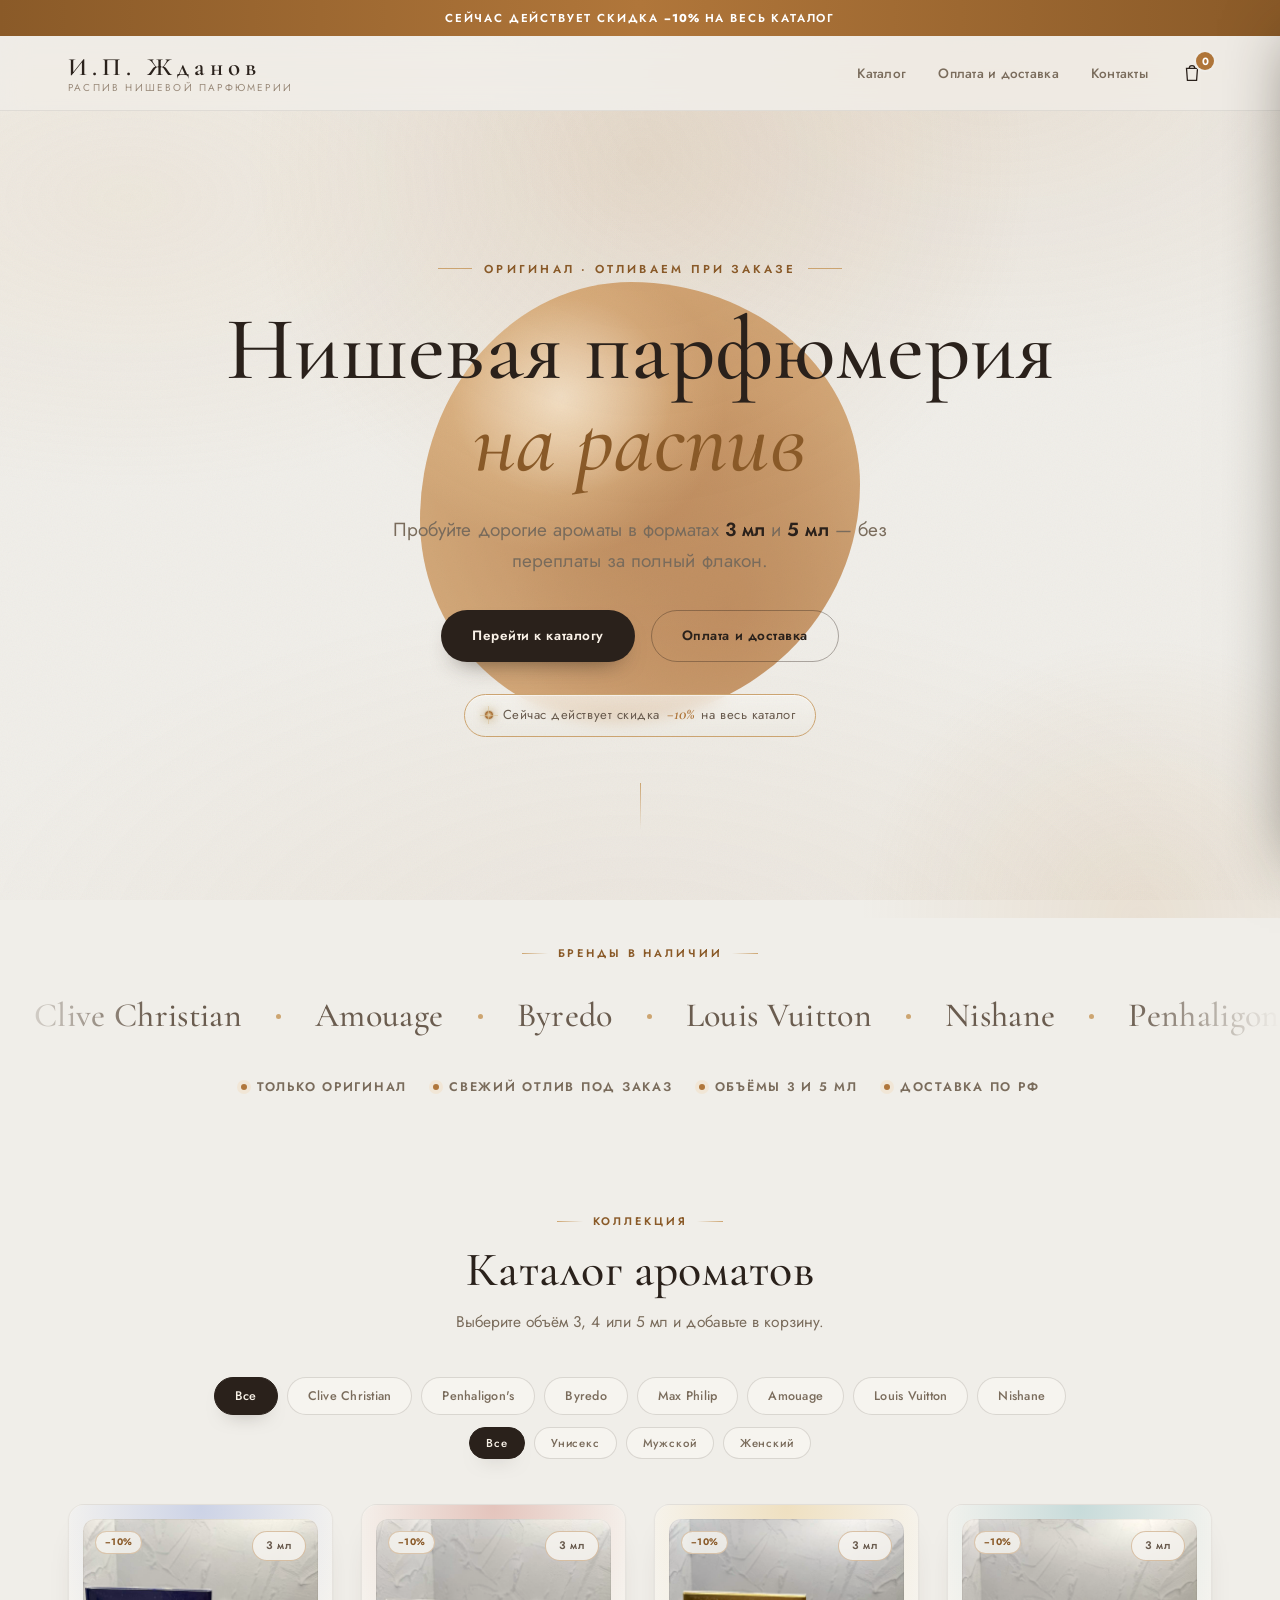
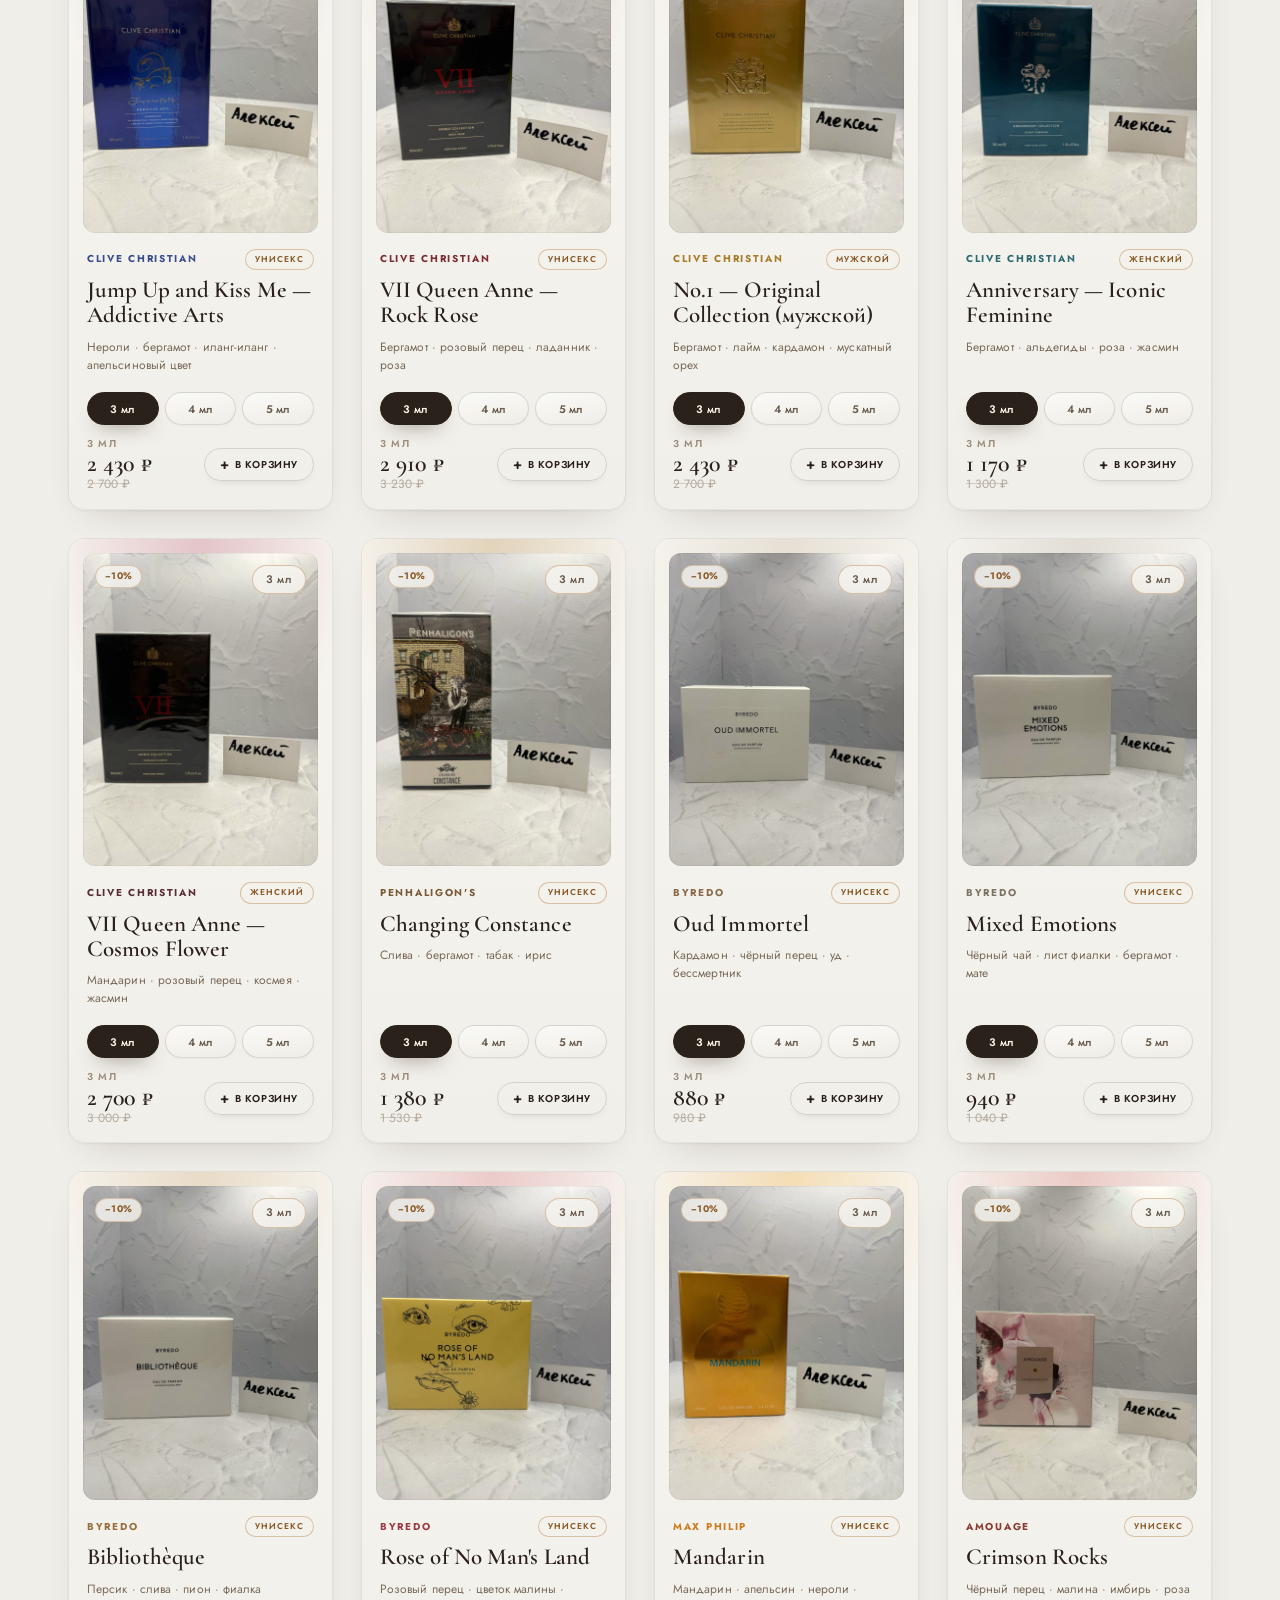
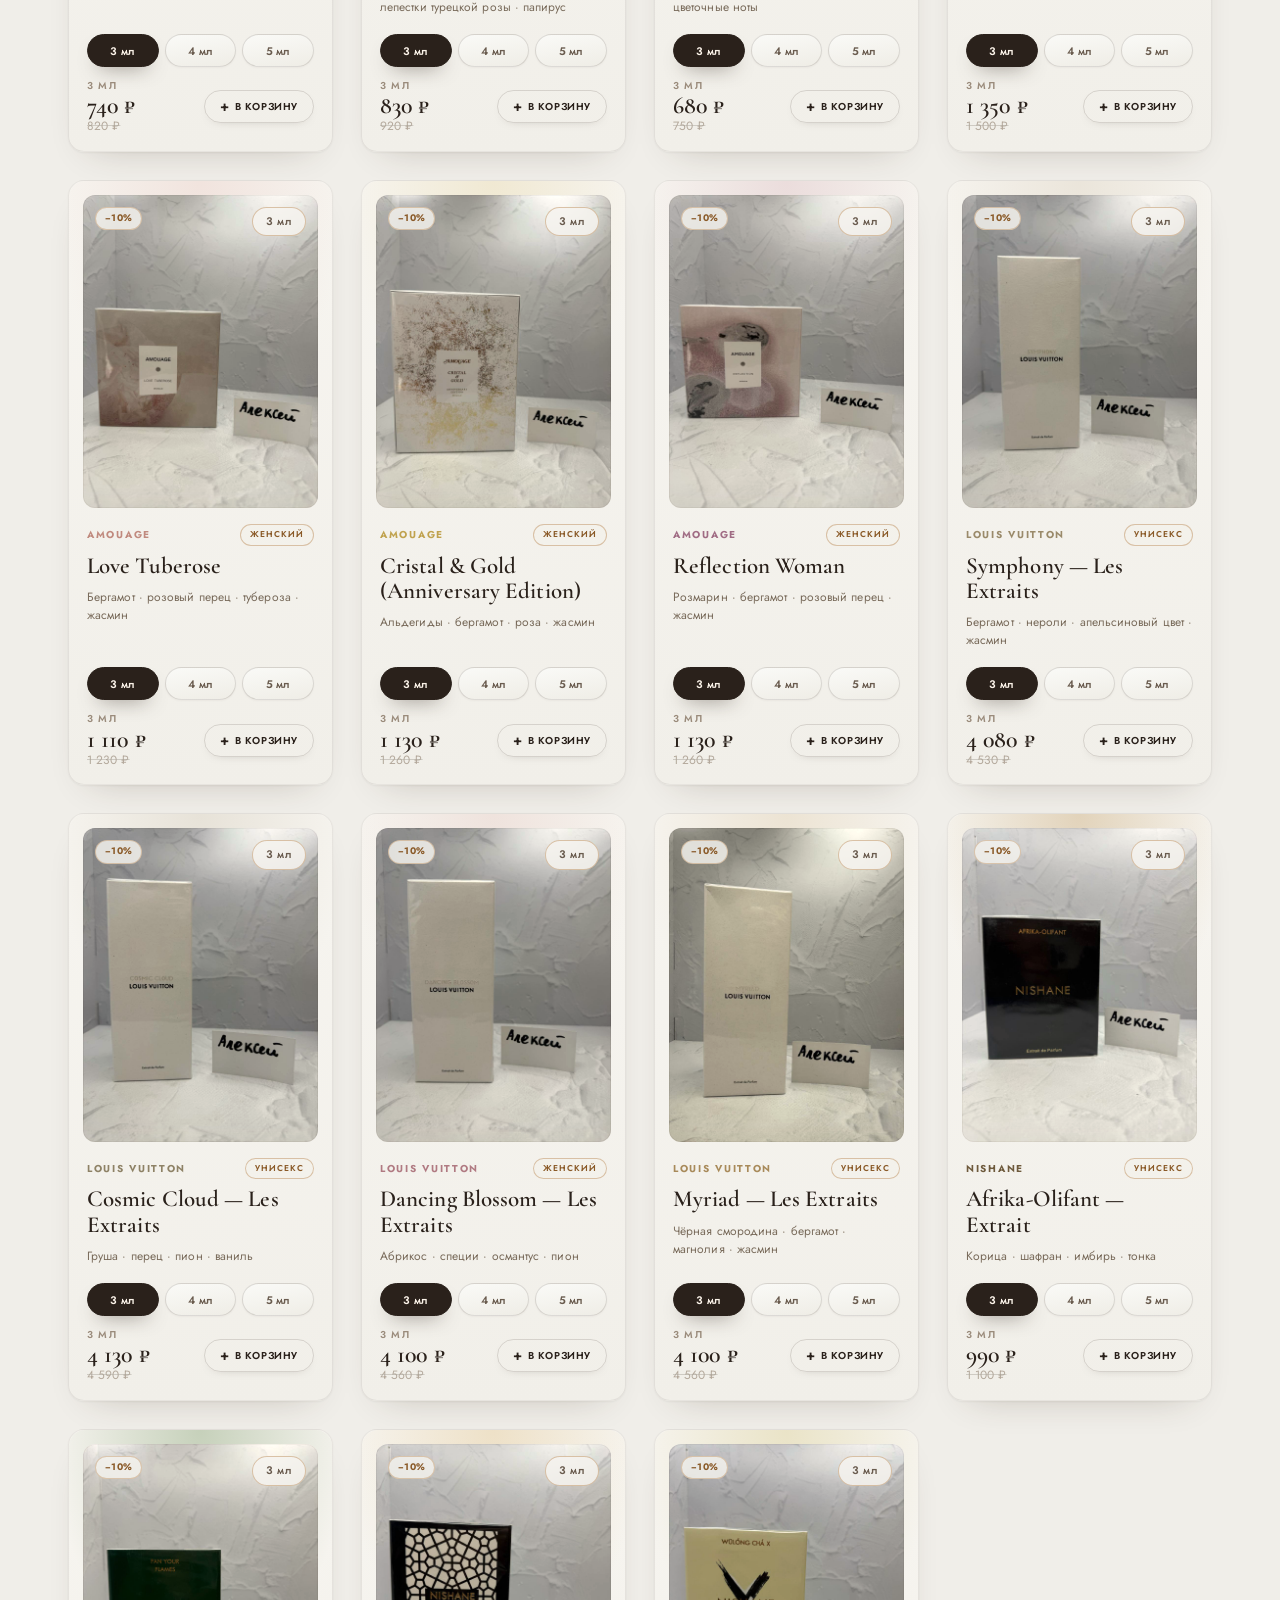
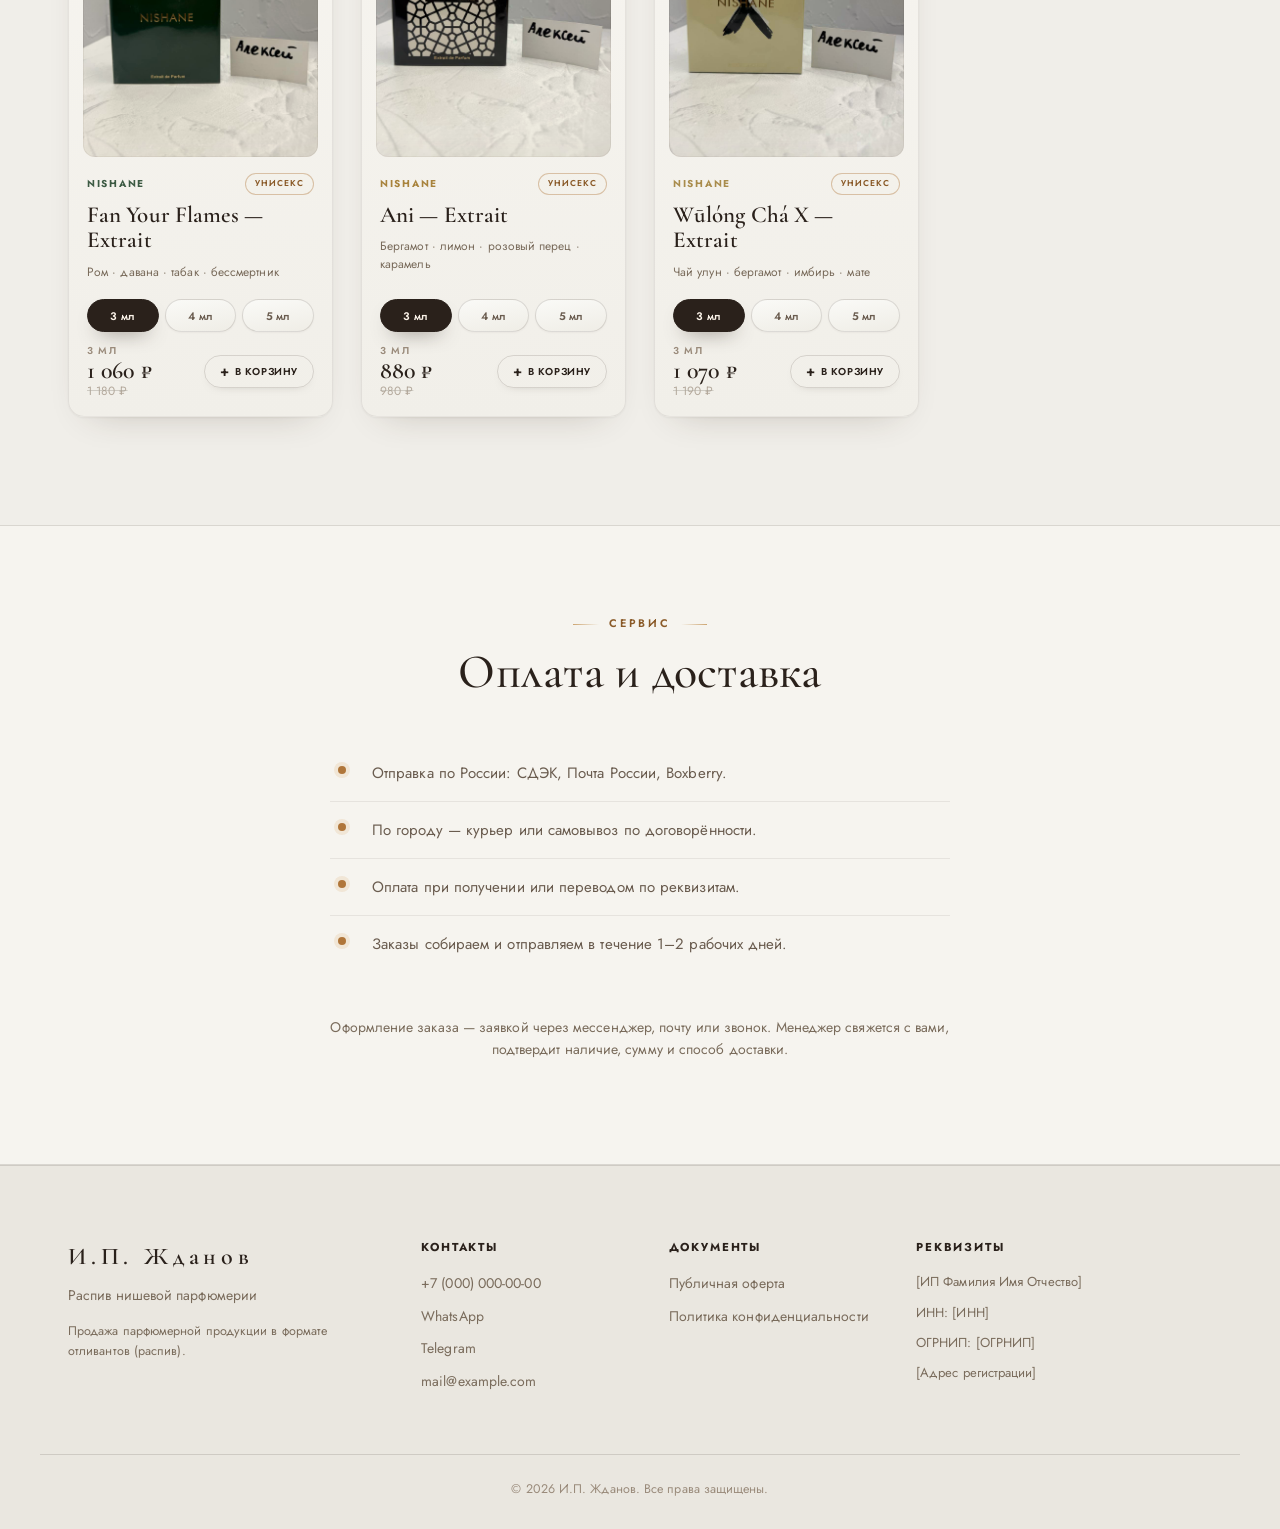
==== index.html @ c737d511 "Запрет авто-тёмного режима браузера (color-scheme: light) Мобильные браузеры (Samsung Internet, Chro" ====
<!DOCTYPE html>
<html lang="ru">
<head>
  <meta charset="UTF-8" />
  <meta name="viewport" content="width=device-width, initial-scale=1.0" />
  <meta name="color-scheme" content="light" />
  <title>Распив нишевой парфюмерии</title>
  <link rel="icon" href="data:image/svg+xml,%3Csvg xmlns='http://www.w3.org/2000/svg' viewBox='0 0 64 64'%3E%3Crect width='64' height='64' rx='14' fill='%23f6f3ee'/%3E%3Cpath d='M32 12 C44 30 46 38 32 50 C18 38 20 30 32 12 Z' fill='%23b9975b'/%3E%3C/svg%3E" />
  <meta name="description" content="Распив оригинальной нишевой и люксовой парфюмерии: отливанты 3 и 5 мл. Clive Christian, Amouage, Byredo, Louis Vuitton, Nishane." />

  <link rel="preconnect" href="https://fonts.googleapis.com" />
  <link rel="preconnect" href="https://fonts.gstatic.com" crossorigin />
  <link href="https://fonts.googleapis.com/css2?family=Cormorant+Garamond:ital,wght@0,400;0,500;0,600;1,400;1,500&family=Jost:wght@300;400;500;600&display=swap" rel="stylesheet" />
  <link rel="stylesheet" href="assets/css/styles.css" />
</head>
<body>

  <!-- ВЕРХНИЙ БЛОК: плашка скидки + шапка — липкие, всегда сверху -->
  <div class="topbar" id="topbar">
  <!-- ПЛАШКА СКИДКИ -->
  <div class="promo-bar" id="promoBar" hidden></div>

  <!-- ШАПКА -->
  <header class="site-header" id="siteHeader">
    <div class="container header-inner">
      <a href="#top" class="wordmark">
        <span class="wordmark-name" data-shop-name>ATELIER</span>
        <span class="wordmark-sub" data-shop-tagline>Распив нишевой парфюмерии</span>
      </a>
      <nav class="nav">
        <a href="#catalog">Каталог</a>
        <a href="#delivery">Оплата и доставка</a>
        <a href="#contacts">Контакты</a>
      </nav>
      <button class="cart-btn" id="cartBtn" aria-label="Открыть корзину">
        <svg viewBox="0 0 24 24" width="22" height="22" fill="none" stroke="currentColor" stroke-width="1.4">
          <path d="M6 7h12l-1 13H7L6 7z" /><path d="M9 7a3 3 0 0 1 6 0" />
        </svg>
        <span class="cart-count" id="cartCount" hidden>0</span>
      </button>
    </div>
  </header>
  </div>

  <!-- HERO -->
  <section class="hero" id="top">
    <div class="hero-blob" aria-hidden="true"></div>
    <div class="container hero-inner reveal">
      <p class="hero-eyebrow">Оригинал · отливаем при заказе</p>
      <h1 class="hero-title">
        <span class="rw"><span style="animation-delay:.05s">Нишевая</span></span>
        <span class="rw"><span style="animation-delay:.16s">парфюмерия</span></span><br />
        <em><span class="rw"><span style="animation-delay:.32s">на</span></span> <span class="rw"><span style="animation-delay:.42s">распив</span></span></em>
      </h1>
      <p class="hero-lead">Пробуйте дорогие ароматы в форматах <strong>3&nbsp;мл</strong> и <strong>5&nbsp;мл</strong> — без переплаты за полный флакон.</p>
      <div class="hero-actions">
        <a href="#catalog" class="btn btn-primary">Перейти к каталогу</a>
        <a href="#delivery" class="btn btn-ghost">Оплата и доставка</a>
      </div>
      <div class="hero-promo" id="heroPromo" hidden>
        <span class="hero-promo-spark" aria-hidden="true"></span>
        <span class="hero-promo-text">Сейчас действует скидка <b id="heroPromoPct">−10%</b> на весь каталог</span>
      </div>
      <div class="hero-divider" aria-hidden="true"></div>
    </div>
  </section>

  <!-- БРЕНДЫ + ДОВЕРИЕ -->
  <section class="brands">
    <div class="container reveal">
      <span class="eyebrow brands-eyebrow">Бренды в наличии</span>
    </div>
    <div class="brand-marquee reveal">
      <div class="brand-track">
        <span class="b">Clive Christian</span><span class="dot"></span>
        <span class="b">Amouage</span><span class="dot"></span>
        <span class="b">Byredo</span><span class="dot"></span>
        <span class="b">Louis Vuitton</span><span class="dot"></span>
        <span class="b">Nishane</span><span class="dot"></span>
        <span class="b">Penhaligon’s</span><span class="dot"></span>
        <span class="b">Max Philip</span><span class="dot"></span>
        <span class="b">Clive Christian</span><span class="dot"></span>
        <span class="b">Amouage</span><span class="dot"></span>
        <span class="b">Byredo</span><span class="dot"></span>
        <span class="b">Louis Vuitton</span><span class="dot"></span>
        <span class="b">Nishane</span><span class="dot"></span>
        <span class="b">Penhaligon’s</span><span class="dot"></span>
        <span class="b">Max Philip</span><span class="dot"></span>
      </div>
    </div>
    <div class="container reveal">
      <ul class="trust-line">
        <li>Только оригинал</li>
        <li>Свежий отлив под заказ</li>
        <li>Объёмы 3 и 5 мл</li>
        <li>Доставка по РФ</li>
      </ul>
    </div>
  </section>

  <!-- КАТАЛОГ -->
  <section class="catalog" id="catalog">
    <div class="container">
      <div class="section-head reveal">
        <span class="eyebrow">Коллекция</span>
        <h2 class="section-title">Каталог ароматов</h2>
        <p class="section-sub">Выберите объём 3, 4 или 5 мл и добавьте в корзину.</p>
      </div>

      <div class="filters reveal" id="filters" aria-label="Фильтр по бренду"></div>
      <div class="filters filters-gender reveal" id="genderFilters" aria-label="Фильтр по полу"></div>

      <div class="grid" id="catalogGrid"></div>
    </div>
  </section>

  <!-- ОПЛАТА И ДОСТАВКА -->
  <section class="delivery" id="delivery">
    <div class="container delivery-inner reveal">
      <span class="eyebrow">Сервис</span>
      <h2 class="section-title">Оплата и доставка</h2>
      <ul class="delivery-list" id="deliveryList"></ul>
      <p class="delivery-foot">Оформление заказа — заявкой через мессенджер, почту или звонок. Менеджер свяжется с вами, подтвердит наличие, сумму и способ доставки.</p>
    </div>
  </section>

  <!-- ФУТЕР / КОНТАКТЫ / РЕКВИЗИТЫ -->
  <footer class="site-footer" id="contacts">
    <div class="container footer-grid">
      <div class="footer-col">
        <div class="wordmark-name footer-logo" data-shop-name>ATELIER</div>
        <p class="footer-tagline" data-shop-tagline>Распив нишевой парфюмерии</p>
        <p class="footer-muted">Продажа парфюмерной продукции в формате отливантов (распив).</p>
      </div>

      <div class="footer-col">
        <h4>Контакты</h4>
        <p><a id="footPhone" href="#">+7 (000) 000-00-00</a></p>
        <p><a id="footWhatsapp" href="#" target="_blank" rel="noopener">WhatsApp</a></p>
        <p><a id="footTelegram" href="#" target="_blank" rel="noopener">Telegram</a></p>
        <p><a id="footEmail" href="#">mail@example.com</a></p>
      </div>

      <div class="footer-col">
        <h4>Документы</h4>
        <p><a href="offer.html">Публичная оферта</a></p>
        <p><a href="privacy.html">Политика конфиденциальности</a></p>
      </div>

      <div class="footer-col footer-legal" id="footerLegal">
        <h4>Реквизиты</h4>
        <!-- заполняется из config.js -->
      </div>
    </div>
    <div class="container footer-bottom">
      <span id="footerCopy">© <span data-shop-name>ATELIER</span></span>
    </div>
  </footer>

  <!-- ЗАТЕМНЕНИЕ -->
  <div class="overlay" id="overlay" hidden></div>

  <!-- ПЛАВАЮЩАЯ КОРЗИНА (появляется при прокрутке) -->
  <button class="cart-fab" id="cartFab" aria-label="Открыть корзину">
    <svg viewBox="0 0 24 24" width="22" height="22" fill="none" stroke="currentColor" stroke-width="1.4">
      <path d="M6 7h12l-1 13H7L6 7z" /><path d="M9 7a3 3 0 0 1 6 0" />
    </svg>
    <span class="cart-fab-count" id="cartFabCount" hidden>0</span>
  </button>

  <!-- КОРЗИНА (drawer) -->
  <aside class="cart-drawer" id="cartDrawer" aria-hidden="true" aria-label="Корзина">
    <div class="cart-head">
      <h3>Корзина</h3>
      <button class="icon-btn" id="cartClose" aria-label="Закрыть">✕</button>
    </div>
    <div class="cart-items" id="cartItems"></div>
    <div class="cart-empty" id="cartEmpty">Корзина пуста</div>
    <div class="cart-foot">
      <div class="cart-total-row">
        <span>Итого</span>
        <strong id="cartTotal">0 ₽</strong>
      </div>
      <p class="cart-hint" id="cartPriceHint" hidden>В заказе есть позиции с ценой «по запросу» — итог подтвердит менеджер.</p>
      <button class="btn btn-primary btn-block" id="checkoutBtn" disabled>Оформить заказ</button>
    </div>
  </aside>

  <!-- ОФОРМЛЕНИЕ ЗАКАЗА (modal) -->
  <div class="modal" id="checkoutModal" aria-hidden="true" role="dialog" aria-modal="true" aria-labelledby="checkoutTitle">
    <div class="modal-box">
      <div class="modal-head">
        <h3 id="checkoutTitle">Оформление заказа</h3>
        <button class="icon-btn" id="checkoutClose" aria-label="Закрыть">✕</button>
      </div>

      <form id="checkoutForm" class="checkout-form" novalidate>
        <label class="field">
          <span>Имя <i>*</i></span>
          <input type="text" name="name" required autocomplete="name" />
        </label>
        <label class="field">
          <span>Телефон <i>*</i></span>
          <input type="tel" name="phone" required autocomplete="tel" placeholder="+7 ___ ___-__-__" />
        </label>
        <label class="field">
          <span>Город / адрес доставки</span>
          <input type="text" name="address" autocomplete="street-address" />
        </label>
        <label class="field">
          <span>Комментарий к заказу</span>
          <textarea name="comment" rows="2"></textarea>
        </label>

        <label class="check">
          <input type="checkbox" name="agreePdn" required />
          <span>Согласен(а) на обработку персональных данных согласно <a href="privacy.html" target="_blank" rel="noopener">политике конфиденциальности</a>.</span>
        </label>
        <label class="check">
          <input type="checkbox" name="agreeOffer" required />
          <span>Ознакомлен(а) и согласен(а) с условиями <a href="offer.html" target="_blank" rel="noopener">публичной оферты</a>.</span>
        </label>

        <p class="form-error" id="formError" hidden></p>

        <p class="send-label">Отправить заявку:</p>
        <div class="send-buttons" id="sendButtons"></div>
      </form>
    </div>
  </div>

  <script src="assets/js/config.js"></script>
  <script src="assets/js/products.js"></script>
  <script src="assets/js/app.js"></script>
</body>
</html>
---- assets/css/styles.css ----
/* ============================= ОСНОВА ============================= */
:root{
  color-scheme:light;            /* сайт только светлый — запрет авто-тёмного режима браузера */
  /* нейтральный off-white (тон «neutral» из SILLAGE — прохладнее тёплого крема) */
  --bg:#F0EEE9;
  --bg-warm:#EAE7E0;
  --peach-1:#F6F4EF;
  --peach-2:#EAE7E0;
  --peach-3:#E0DCD2;
  --surface:#F6F4EF;
  /* графит-коричневые чернила */
  --ink:#2A211B;
  --ink-soft:#6A5C4F;
  --muted:#7A6C5C;
  --muted-2:#9A8B7B;
  --line:rgba(42,33,27,.14);
  --line-soft:rgba(42,33,27,.08);
  /* бронза-амбра — единый тёплый акцент (тонкие линии, цена, детали) */
  --gold:#B0763A;
  --gold-deep:#8A5A28;
  --gold-soft:#CDA571;
  --gold-tint:#F1E6D6;
  /* акцент-токены SILLAGE (--accent-glow — rgb-каналы для свечения) */
  --accent:#B0763A;
  --accent-deep:#8A5A28;
  --accent-glow:176 118 58;
  /* прежние имена акцента сведены к бронзе (раньше были бордо) */
  --wine:var(--gold);
  --wine-deep:var(--gold-deep);
  --wine-soft:var(--gold-soft);
  --wine-tint:var(--gold-tint);
  /* тёмный графит-коричневый для кнопок/активных пилюль */
  --btn:#2A211B;
  --btn-deep:#1E1712;
  /* тёплый «штукатурный» фон под фото товаров — в тон кремовой теме */
  --media-bg:linear-gradient(160deg,#ECEAE3 0%,#E6E3DB 55%,#DEDACF 100%);
  --radius:14px;
  --radius-lg:20px;
  --maxw:1200px;
  --shadow:0 22px 48px -28px rgba(42,33,27,.40);
  --shadow-sm:0 10px 26px -18px rgba(42,33,27,.35);
  --shadow-card:0 1px 2px rgba(42,33,27,.05), 0 10px 30px -20px rgba(42,33,27,.30);
  --serif:"Cormorant Garamond", Georgia, serif;
  --sans:"Jost", system-ui, -apple-system, "Segoe UI", sans-serif;
  --ease:cubic-bezier(.22,.61,.36,1);
}

*{box-sizing:border-box}
html{scroll-behavior:smooth}
html,body{max-width:100%;overflow-x:hidden}
body{
  margin:0;
  background:var(--bg);
  color:var(--ink);
  font-family:var(--sans);
  font-weight:400;
  line-height:1.6;
  letter-spacing:.005em;
  -webkit-font-smoothing:antialiased;
  text-rendering:optimizeLegibility;
}
/* атмосфера: тёплое бронзовое свечение под контентом + плёночное зерно поверх (SILLAGE) */
body::before{
  content:"";position:fixed;inset:0;z-index:-1;pointer-events:none;
  background:
    radial-gradient(60% 50% at 78% 8%, rgba(176,118,58,.10), transparent 70%),
    radial-gradient(55% 45% at 10% 22%, rgba(220,180,130,.12), transparent 72%),
    radial-gradient(80% 60% at 50% 108%, rgba(176,118,58,.07), transparent 70%);
}
body::after{
  content:"";position:fixed;inset:0;z-index:3;pointer-events:none;
  opacity:.05;mix-blend-mode:multiply;
  background-image:url("data:image/svg+xml,%3Csvg xmlns='http://www.w3.org/2000/svg' width='160' height='160'%3E%3Cfilter id='n'%3E%3CfeTurbulence type='fractalNoise' baseFrequency='0.85' numOctaves='2' stitchTiles='stitch'/%3E%3C/filter%3E%3Crect width='100%25' height='100%25' filter='url(%23n)'/%3E%3C/svg%3E");
  background-size:170px 170px;
}
img{max-width:100%;display:block}
a{color:inherit;text-decoration:none}
button{font-family:inherit;cursor:pointer}
::selection{background:var(--gold-soft);color:var(--ink)}

.container{width:100%;max-width:var(--maxw);margin:0 auto;padding:0 28px}

/* «римская» микро-надпись над заголовками */
.eyebrow{
  display:inline-flex;align-items:center;gap:10px;
  text-transform:uppercase;letter-spacing:.26em;font-size:11px;font-weight:600;
  color:var(--gold-deep);
}
.eyebrow::before,.eyebrow::after{
  content:"";width:26px;height:1px;background:linear-gradient(90deg,transparent,var(--gold-soft));
}
.eyebrow::before{background:linear-gradient(90deg,var(--gold-soft),transparent)}

.section-title{
  font-family:var(--serif);
  font-weight:500;
  font-size:clamp(30px,4.4vw,48px);
  letter-spacing:.005em;
  line-height:1.08;
  margin:0;
}
.section-head{text-align:center;margin-bottom:42px;display:flex;flex-direction:column;align-items:center;gap:14px}
.section-sub{color:var(--muted);margin:0;font-size:15.5px;max-width:520px}

/* ============================= КНОПКИ ============================= */
.btn{
  position:relative;
  display:inline-flex;align-items:center;justify-content:center;gap:8px;
  padding:14px 30px;border:1px solid transparent;border-radius:999px;
  font-size:13.5px;font-weight:600;letter-spacing:.04em;
  transition:transform .25s var(--ease), background .25s var(--ease), color .25s var(--ease), border-color .25s var(--ease), box-shadow .25s var(--ease);
}
.btn:active{transform:translateY(1px)}
.btn-primary{background:var(--btn);color:#fbf3e9;box-shadow:0 12px 26px -16px rgba(44,33,24,.85)}
.btn-primary:hover{background:var(--btn-deep);transform:translateY(-2px);box-shadow:0 18px 32px -16px rgba(44,33,24,.9)}
.btn-primary:disabled{background:var(--line);color:var(--muted);cursor:not-allowed;box-shadow:none;transform:none}
.btn-ghost{background:transparent;border-color:rgba(44,33,24,.35);color:var(--btn)}
.btn-ghost:hover{background:var(--btn);color:#fbf3e9;border-color:var(--btn);transform:translateY(-2px)}
.btn-block{width:100%}
.icon-btn{background:none;border:none;font-size:18px;color:var(--muted);line-height:1;padding:8px;border-radius:50%;transition:color .2s,background .2s}
.icon-btn:hover{color:var(--ink);background:rgba(26,22,16,.05)}

/* ============================= ПЛАШКА СКИДКИ ============================= */
.promo-bar{
  background:linear-gradient(90deg,var(--gold-deep),var(--gold) 50%,var(--gold-deep));
  color:#fff;text-align:center;
  font-size:11.5px;letter-spacing:.16em;text-transform:uppercase;font-weight:600;
  padding:9px 16px;
}
.promo-bar b{color:#fff;font-weight:800;letter-spacing:.08em}

/* ============================= ШАПКА ============================= */
/* верхний блок (плашка + шапка) — закреплён сверху, всегда виден */
.topbar{position:sticky;top:0;z-index:40}
.site-header{
  position:relative;z-index:1;
  background:rgba(240,238,233,.72);
  backdrop-filter:saturate(150%) blur(14px);
  -webkit-backdrop-filter:saturate(150%) blur(14px);
  border-bottom:1px solid var(--line-soft);
  transition:border-color .3s, box-shadow .3s, background .3s;
}
.header-inner{display:flex;align-items:center;gap:24px;height:74px}
.wordmark{display:flex;flex-direction:column;line-height:1.05;margin-right:auto}
.wordmark-name{font-family:var(--serif);font-size:25px;font-weight:600;letter-spacing:.2em}
.wordmark-sub{font-size:10px;letter-spacing:.22em;text-transform:uppercase;color:var(--muted-2);margin-top:3px}
.nav{display:flex;gap:32px;font-size:13.5px;font-weight:500;letter-spacing:.02em}
.nav a{position:relative;color:var(--muted);padding:4px 0;transition:color .25s}
.nav a::after{
  content:"";position:absolute;left:0;right:100%;bottom:0;height:1px;
  background:var(--gold);transition:right .3s var(--ease);
}
.nav a:hover{color:var(--ink)}
.nav a:hover::after{right:0}
.cart-btn{position:relative;background:none;border:none;color:var(--ink);padding:9px;display:flex;border-radius:50%;transition:background .2s,transform .2s}
.cart-btn:hover{background:rgba(26,22,16,.05);transform:translateY(-1px)}
.cart-count{
  position:absolute;top:-1px;right:-2px;min-width:18px;height:18px;padding:0 4px;
  background:var(--gold);color:#fff;font-size:10.5px;font-weight:700;
  border-radius:999px;display:flex;align-items:center;justify-content:center;
  box-shadow:0 0 0 2px var(--bg);
}

/* плавающая корзина в углу — появляется при прокрутке */
.cart-fab{
  position:fixed;right:clamp(16px,3vw,30px);bottom:clamp(16px,3vw,30px);z-index:45;
  width:56px;height:56px;border-radius:50%;
  background:var(--btn);color:#F4F2EC;border:none;
  display:flex;align-items:center;justify-content:center;
  box-shadow:0 16px 34px -12px rgba(42,33,27,.55), 0 0 0 1px rgba(42,33,27,.06);
  cursor:pointer;
  opacity:0;transform:translateY(16px) scale(.9);pointer-events:none;
  transition:opacity .35s var(--ease), transform .35s var(--ease), background .25s var(--ease);
}
.cart-fab.show{opacity:1;transform:none;pointer-events:auto}
.cart-fab:hover{background:var(--btn-deep);transform:translateY(-3px)}
.cart-fab:active{transform:translateY(0) scale(.96)}
.cart-fab svg{width:23px;height:23px}
.cart-fab-count{
  position:absolute;top:-3px;right:-3px;min-width:21px;height:21px;padding:0 5px;
  background:var(--accent);color:#fff;font-size:11px;font-weight:700;letter-spacing:.02em;
  border-radius:999px;display:flex;align-items:center;justify-content:center;
  box-shadow:0 0 0 2px var(--bg);
}
@media (prefers-reduced-motion:reduce){
  .cart-fab{transition:none}
}

/* ============================= HERO ============================= */
.hero{
  position:relative;overflow:hidden;
  padding:clamp(70px,11vw,140px) 0 clamp(50px,7vw,96px);
  text-align:center;
}
/* деликатные радиальные акценты фона */
.hero::before,.hero::after{
  content:"";position:absolute;border-radius:50%;pointer-events:none;z-index:0;
}
.hero::before{
  width:900px;height:900px;top:-400px;left:50%;margin-left:-450px;
  background:radial-gradient(circle,rgba(176,118,58,.16) 0%,rgba(176,118,58,0) 62%);
  animation:floatGlow 15s ease-in-out infinite alternate;
}
.hero::after{
  width:600px;height:600px;bottom:-300px;right:-160px;
  background:radial-gradient(circle,rgba(190,140,80,.14) 0%,rgba(190,140,80,0) 66%);
  animation:floatGlow2 19s ease-in-out infinite alternate;
}
.hero-inner{position:relative;z-index:1}
.hero-eyebrow{
  display:inline-flex;align-items:center;gap:12px;
  text-transform:uppercase;letter-spacing:.28em;font-size:11.5px;font-weight:600;color:var(--gold-deep);
  margin:0 0 26px;
}
.hero-eyebrow::before,.hero-eyebrow::after{
  content:"";width:34px;height:1px;background:var(--gold-soft);
}
.hero-title{
  font-family:var(--serif);font-weight:500;
  font-size:clamp(34px,8.4vw,90px);line-height:1.02;margin:0 0 26px;letter-spacing:.004em;
  overflow-wrap:break-word;
}
.hero-title em{font-style:italic;color:var(--gold-deep)}
/* верхняя анимация: слова заголовка «всплывают» снизу при загрузке */
.hero-title .rw{display:inline-block;overflow:hidden;vertical-align:top;padding:.04em .06em .2em;margin:-.04em -.06em -.2em}
.hero-title .rw > span{display:inline-block;opacity:0;transform:translateY(112%) rotate(3deg);animation:wordRise .9s var(--ease) forwards;will-change:transform,opacity}
@keyframes wordRise{to{transform:none;opacity:1}}
/* «крутящийся шарик» — жидкий морфящийся blob за заголовком (как в SILLAGE) */
.hero-blob{
  position:absolute;left:50%;top:clamp(110px,19vh,220px);z-index:0;
  width:min(46vw,440px);aspect-ratio:1;transform:translateX(-50%);
  border-radius:48% 52% 56% 44% / 54% 46% 54% 46%;
  background:
    radial-gradient(60% 55% at 32% 28%, rgba(234,184,115,.92), transparent 62%),
    radial-gradient(70% 70% at 70% 74%, rgba(168,95,31,.9), transparent 70%),
    radial-gradient(120% 120% at 50% 50%, #A85F1F, #EAB873);
  filter:blur(.4px);opacity:.68;pointer-events:none;
  animation:morph 18s ease-in-out infinite, floaty 11s ease-in-out infinite;
}
.hero-blob::after{
  content:"";position:absolute;inset:0;border-radius:inherit;
  background:radial-gradient(42% 38% at 32% 26%, rgba(255,255,255,.5), transparent 60%);
  mix-blend-mode:screen;
}
@keyframes morph{
  0%,100%{border-radius:48% 52% 56% 44% / 54% 46% 54% 46%}
  33%{border-radius:58% 42% 44% 56% / 46% 58% 42% 54%}
  66%{border-radius:44% 56% 52% 48% / 56% 44% 56% 44%}
}
@keyframes floaty{
  0%,100%{transform:translateX(-50%) translateY(0) rotate(0)}
  50%{transform:translateX(-50%) translateY(-16px) rotate(3deg)}
}
.hero-lead{font-size:clamp(16px,2vw,19px);color:var(--muted);max-width:560px;margin:0 auto 34px;line-height:1.65}
.hero-lead strong{color:var(--ink);font-weight:600}
.hero-actions{display:flex;gap:16px;justify-content:center;flex-wrap:wrap}
.hero-note{
  margin-top:34px;font-size:12px;color:var(--muted-2);letter-spacing:.04em;
  display:inline-flex;align-items:center;gap:8px;
}
.hero-divider{
  margin:46px auto 0;width:1px;height:46px;
  background:linear-gradient(var(--gold-soft),transparent);
}

/* ----- hero: плашка-пилюля «скидка −N%» (показ/скрытие из JS через [hidden]) ----- */
.hero-promo[hidden]{display:none !important}      /* атрибут hidden всегда побеждает */
.hero-promo{
  position:relative;overflow:hidden;
  display:inline-flex;align-items:center;gap:10px;       /* центрируется внутри hero text-align:center */
  margin-top:clamp(22px,3vw,32px);
  padding:10px 20px;border-radius:999px;
  font-size:13px;letter-spacing:.04em;color:var(--ink-soft);
  /* тёплая «стеклянная» поверхность */
  background:linear-gradient(180deg,rgba(246,244,239,.78),rgba(236,233,225,.62));
  -webkit-backdrop-filter:blur(7px) saturate(1.05);backdrop-filter:blur(7px) saturate(1.05);
  border:1px solid var(--gold-soft);
  box-shadow:0 14px 30px -22px rgba(176,118,58,.30), inset 0 1px 0 rgba(255,255,255,.55);
  animation:promoBreath 6s var(--ease) infinite;        /* еле заметное «дыхание» тени/рамки */
}
/* медленный золотой блик, проходящий по плашке */
.hero-promo::before{
  content:"";position:absolute;inset:0;pointer-events:none;border-radius:inherit;z-index:0;
  background:linear-gradient(105deg,transparent 38%,rgba(216,195,154,.55) 50%,transparent 62%);
  background-size:230% 100%;background-position:130% 0;
  animation:promoShimmer 4.6s var(--ease) infinite;
}
.hero-promo-text,.hero-promo-spark{position:relative;z-index:1}
.hero-promo-text{white-space:nowrap}
/* акцент-процент: бордо + сериф, «читается как выгода» без кричащей заливки */
.hero-promo-text b{
  font-family:var(--serif);font-weight:600;font-style:italic;
  font-size:1.28em;line-height:1;color:var(--wine);letter-spacing:0;
  margin:0 .14em;
}
/* декоративная искра слева: золотая точка с мягким свечением + крестик-блик */
.hero-promo-spark{
  flex:none;width:8px;height:8px;border-radius:50%;
  background:radial-gradient(circle at 50% 50%,#f3e6c4 0%,var(--gold) 55%,var(--gold-deep) 100%);
  box-shadow:0 0 0 1px rgba(168,133,74,.25), 0 0 10px 2px rgba(185,151,91,.55);
  animation:promoSpark 2.8s ease-in-out infinite;
}
.hero-promo-spark::before{
  content:"";position:absolute;left:50%;top:50%;width:18px;height:18px;
  transform:translate(-50%,-50%);
  background:
    linear-gradient(rgba(216,195,154,.85),rgba(216,195,154,.85)) center/1px 100% no-repeat,
    linear-gradient(rgba(216,195,154,.85),rgba(216,195,154,.85)) center/100% 1px no-repeat;
  opacity:.7;animation:promoSparkRays 2.8s ease-in-out infinite;
}
@keyframes promoShimmer{
  0%,18%{background-position:130% 0}
  100%{background-position:-130% 0}
}
@keyframes promoBreath{
  0%,100%{box-shadow:0 14px 30px -22px rgba(176,118,58,.30), inset 0 1px 0 rgba(255,255,255,.55);border-color:var(--gold-soft)}
  50%{box-shadow:0 16px 34px -20px rgba(176,118,58,.42), inset 0 1px 0 rgba(255,255,255,.55);border-color:var(--gold)}
}
@keyframes promoSpark{
  0%,100%{transform:scale(.92);box-shadow:0 0 0 1px rgba(168,133,74,.25), 0 0 7px 1px rgba(185,151,91,.45)}
  50%{transform:scale(1.08);box-shadow:0 0 0 1px rgba(168,133,74,.30), 0 0 13px 3px rgba(185,151,91,.70)}
}
@keyframes promoSparkRays{
  0%,100%{opacity:.45;transform:translate(-50%,-50%) rotate(0) scale(.85)}
  50%{opacity:.85;transform:translate(-50%,-50%) rotate(45deg) scale(1)}
}

/* ============================= БРЕНДЫ + ДОВЕРИЕ (гибрид) ============================= */
.brands{padding:18px 0 8px;text-align:center}
.brands-eyebrow{margin-bottom:26px}
.brand-marquee{
  position:relative;overflow:hidden;width:100%;
  -webkit-mask-image:linear-gradient(90deg,transparent,#000 12%,#000 88%,transparent);
  mask-image:linear-gradient(90deg,transparent,#000 12%,#000 88%,transparent);
}
.brand-track{
  display:inline-flex;align-items:center;gap:0;white-space:nowrap;
  will-change:transform;animation:marquee 36s linear infinite;
}
.brand-track:hover{animation-play-state:paused}
.brand-track .b{
  font-family:var(--serif);font-size:clamp(22px,3vw,34px);font-weight:500;
  color:var(--ink-soft);padding:0 34px;letter-spacing:.01em;transition:color .3s var(--ease);
}
.brand-track .b:hover{color:var(--gold-deep)}
.brand-track .dot{width:5px;height:5px;border-radius:50%;background:var(--gold-soft);flex:none}

.trust-line{
  list-style:none;margin:34px auto 0;padding:0;
  display:flex;flex-wrap:wrap;justify-content:center;align-items:center;gap:14px 26px;
}
.trust-line li{
  position:relative;display:inline-flex;align-items:center;gap:10px;
  font-size:12.5px;text-transform:uppercase;letter-spacing:.14em;color:var(--muted);font-weight:600;
}
.trust-line li::before{
  content:"";width:6px;height:6px;border-radius:50%;background:var(--gold);
  box-shadow:0 0 0 4px var(--gold-tint);
}

/* ============================= КАТАЛОГ ============================= */
.catalog{padding:clamp(64px,9vw,108px) 0}
.filters{display:flex;flex-wrap:wrap;gap:9px;justify-content:center;margin-bottom:12px}
/* 2-й ряд — фильтр по полу: чуть мельче, с отступом до сетки */
.filters-gender{margin-bottom:clamp(34px,5vh,46px)}
.filters-gender .filter-chip{font-size:11.5px;padding:7px 16px;letter-spacing:.08em}
.filter-chip{
  padding:9px 20px;border:1px solid var(--line);border-radius:999px;background:var(--surface);
  font-size:12.5px;font-weight:500;letter-spacing:.02em;color:var(--muted);
  transition:all .25s var(--ease);
}
.filter-chip:hover{border-color:var(--gold-soft);color:var(--ink);transform:translateY(-1px)}
.filter-chip.active{background:var(--btn);color:#F7F1E7;border-color:var(--btn);box-shadow:0 10px 20px -14px rgba(42,33,27,.5)}

.grid{display:grid;grid-template-columns:repeat(4,minmax(0,1fr));gap:28px}

/* карточка: фото «утоплено» с отступом и скруглением, всё содержимое единообразно с полями */
.card{
  position:relative;overflow:hidden;
  background:linear-gradient(180deg,#F7F5F0 0%,#F1EFE9 100%);
  border:1px solid var(--line-soft);border-radius:16px;
  padding:14px 14px 18px;
  display:flex;flex-direction:column;
  /* мягкая тёплая глубина «дорогой» карточки */
  box-shadow:0 1px 2px rgba(42,33,27,.05), 0 16px 36px -24px rgba(60,42,28,.30);
  transition:transform .45s var(--ease), box-shadow .55s var(--ease), border-color .45s var(--ease);
}
/* пер-карточное тёплое свечение (свой оттенок у каждого аромата), усиливается на ховере */
.card::before{
  content:"";position:absolute;inset:0;z-index:0;pointer-events:none;border-radius:inherit;
  background:radial-gradient(92% 64% at 50% 0%, var(--c-glow,transparent), transparent 62%);
  opacity:.4;transition:opacity .5s var(--ease);
}
.card-media,.card-body{position:relative;z-index:1}
.card:hover{
  transform:translateY(-8px);
  box-shadow:0 4px 10px rgba(42,33,27,.06), 0 30px 56px -28px rgba(60,40,28,.42);
  border-color:var(--line);
}
.card:hover::before{opacity:.92}
.card-media{
  position:relative;aspect-ratio:3/4;
  border-radius:12px;overflow:hidden;
  background:var(--media-bg);
}
.card-media::after{
  content:"";position:absolute;inset:0;pointer-events:none;border-radius:inherit;
  box-shadow:inset 0 0 0 1px rgba(40,32,18,.05), inset 0 -34px 46px -40px rgba(40,32,18,.12);
}
.card-media img{
  width:100%;height:100%;object-fit:cover;object-position:center 42%;
  /* тёплый тон, чтобы серая штукатурка кадров подружилась с персиковой темой */
  filter:sepia(.14) saturate(1.12) brightness(1.015);
  transition:transform .7s var(--ease);
}
.card:hover .card-media img{transform:scale(1.045)}
/* бейдж выбранного объёма поверх фото (обновляется при смене объёма) */
.card-vol-badge{
  position:absolute;top:12px;right:12px;z-index:2;
  background:rgba(246,244,239,.86);backdrop-filter:blur(5px);-webkit-backdrop-filter:blur(5px);
  border:1px solid rgba(176,118,58,.4);
  border-radius:999px;padding:5px 13px;
  font-size:11px;font-weight:600;letter-spacing:.04em;color:var(--ink-soft);
}
/* маленький деликатный значок скидки */
.card-sale{
  position:absolute;left:12px;top:12px;z-index:2;
  background:rgba(246,244,239,.82);backdrop-filter:blur(4px);-webkit-backdrop-filter:blur(4px);
  border:1px solid rgba(176,118,58,.34);color:var(--accent-deep);
  border-radius:999px;padding:3px 9px;
  font-size:9.5px;font-weight:700;letter-spacing:.03em;
}

.card-body{padding:16px 4px 0;display:flex;flex-direction:column;flex:1}
/* мета-строка: бренд (приглушённо) + лёгкая плашка пола */
.card-meta{display:flex;align-items:center;justify-content:space-between;gap:10px;margin-bottom:8px}
.card-brand{font-size:10px;letter-spacing:.17em;text-transform:uppercase;font-weight:700;color:var(--c-ink,var(--accent-deep))}
.card-gender{
  flex:none;
  font-size:8.5px;letter-spacing:.12em;text-transform:uppercase;font-weight:600;color:var(--accent-deep);
  border:1px solid rgba(176,118,58,.4);background:rgba(244,242,236,.6);
  border-radius:999px;padding:3px 9px;
}
.card-name{
  font-family:var(--serif);font-size:23px;font-weight:600;line-height:1.1;
  margin:0 0 9px;letter-spacing:.004em;color:var(--ink);
}
/* ноты одной деликатной строкой (до 2 строк) */
.card-notes-line{
  font-size:12px;color:var(--muted);line-height:1.5;margin:0 0 18px;
  display:-webkit-box;-webkit-line-clamp:2;-webkit-box-orient:vertical;overflow:hidden;
}

.card-buy{margin-top:auto}
/* пилюли объёма — компактные, без цен внутри, активная — тёмная заливка-эспрессо */
.vol-toggle{display:flex;gap:6px;margin-bottom:14px}
.vol-opt{
  flex:1;
  border:1px solid var(--line);border-radius:999px;
  background:linear-gradient(170deg,#FAFAF7 0%,#EFEDE6 100%);
  padding:6px 5px;text-align:center;
  box-shadow:0 1px 2px rgba(40,32,18,.04);
  transition:border-color .22s var(--ease), background .22s var(--ease), color .22s var(--ease), box-shadow .22s var(--ease), transform .22s var(--ease);
}
.vol-opt .v{font-size:11px;font-weight:600;letter-spacing:.02em;color:var(--ink-soft);transition:color .22s var(--ease)}
.vol-opt:hover{
  border-color:var(--wine-soft);
  background:linear-gradient(170deg,#FBFAF6 0%,#EFEBE2 100%);
  transform:translateY(-1px);
}
.vol-opt.active{
  background:var(--btn);border-color:var(--btn);
  box-shadow:0 10px 20px -12px rgba(44,33,24,.7);
}
.vol-opt.active .v{color:#fbf3e9}

/* строка цены: крупная винная цена слева + компактная кнопка справа */
.card-price-row{display:flex;align-items:center;justify-content:space-between;gap:12px}
.card-price{display:flex;flex-direction:column;gap:3px;line-height:1.05;min-width:0}
.cp-vol{font-size:10px;text-transform:uppercase;letter-spacing:.12em;color:var(--muted-2);font-weight:600}
.cp-amount{display:flex;flex-direction:column;align-items:flex-start;gap:2px}
.p-old{text-decoration:line-through;text-decoration-color:rgba(141,135,125,.5);color:var(--muted-2);font-size:12px;opacity:.7;order:2}
.p-now{font-family:var(--serif);color:var(--ink);font-weight:600;font-size:24px;letter-spacing:.005em;line-height:1}
/* кнопка: по умолчанию «в цвет карточки» (прозрачная с обводкой),
   на ховере «+» проворачивается и кнопка заливается тёмным снизу вверх */
.add-btn{
  overflow:hidden;
  flex:none;width:auto;padding:8px 15px;border-radius:999px;gap:5px;
  font-size:10px;letter-spacing:.06em;text-transform:uppercase;
  background:transparent;color:var(--btn);border:1px solid var(--line);
  box-shadow:0 4px 12px -10px rgba(44,33,24,.5);
  transition:color .3s var(--ease) .06s, border-color .35s var(--ease);
}
.add-btn::before{
  content:"";position:absolute;inset:0;z-index:0;
  background:var(--btn);
  transform:scaleY(0);transform-origin:bottom center;
  transition:transform .42s var(--ease);
}
.add-btn .plus,.add-btn .add-txt{position:relative;z-index:1}
.add-btn .plus{font-size:14px;font-weight:600;line-height:0;margin-top:-1px;transition:transform .42s var(--ease)}
.add-btn:hover{color:#fbf3e9;border-color:var(--btn)}
.add-btn:hover::before{transform:scaleY(1)}
.add-btn:hover .plus{transform:rotate(90deg)}
.add-btn:active{transform:translateY(1px)}

/* ============================= ОПЛАТА/ДОСТАВКА ============================= */
.delivery{position:relative;padding:clamp(56px,7vw,92px) 0;background:var(--surface);border-top:1px solid var(--line);border-bottom:1px solid var(--line)}
.delivery-inner{max-width:780px;text-align:center;margin:0 auto;display:flex;flex-direction:column;align-items:center;gap:14px}
.delivery-list{list-style:none;padding:0;margin:32px 0 0;display:grid;gap:0;text-align:left;width:100%;max-width:620px}
.delivery-list li{
  position:relative;padding:16px 16px 16px 42px;color:var(--ink-soft);font-size:15px;
  border-bottom:1px solid var(--line-soft);
}
.delivery-list li:last-child{border-bottom:none}
.delivery-list li::before{
  content:"";position:absolute;left:8px;top:21px;width:8px;height:8px;border-radius:50%;
  background:var(--gold);box-shadow:0 0 0 4px var(--gold-tint);
}
.delivery-foot{margin-top:30px;color:var(--muted);font-size:14px;max-width:620px;line-height:1.6}

/* ============================= ФУТЕР ============================= */
.site-footer{padding:72px 0 30px;background:var(--bg-warm);border-top:1px solid var(--line)}
.footer-grid{display:grid;grid-template-columns:1.5fr 1fr 1fr 1.4fr;gap:36px}
.footer-col h4{font-size:11.5px;text-transform:uppercase;letter-spacing:.16em;color:var(--ink);margin:0 0 16px;font-weight:700}
.footer-col p{margin:0 0 10px;font-size:14px;color:var(--muted)}
.footer-col a{position:relative;color:var(--muted);transition:color .2s}
.footer-col a:hover{color:var(--gold-deep)}
.footer-logo{font-size:24px;letter-spacing:.2em;font-family:var(--serif);font-weight:600}
.footer-tagline{margin:8px 0 14px !important;color:var(--muted)}
.footer-muted{font-size:12.5px !important;line-height:1.6;max-width:300px}
.footer-legal p{font-size:13px;line-height:1.55}
.footer-bottom{margin-top:52px;padding-top:24px;border-top:1px solid var(--line);font-size:12.5px;color:var(--muted-2);display:flex;justify-content:center}

/* ============================= КОРЗИНА / МОДАЛКА ============================= */
.overlay{position:fixed;inset:0;background:rgba(26,22,16,.48);backdrop-filter:blur(2px);-webkit-backdrop-filter:blur(2px);z-index:50;animation:fade .25s ease}
.cart-drawer{
  position:fixed;top:0;right:0;height:100%;width:min(430px,100%);z-index:60;
  background:var(--bg);border-left:1px solid var(--line);
  transform:translateX(100%);transition:transform .42s var(--ease);
  display:flex;flex-direction:column;box-shadow:-30px 0 60px -40px rgba(40,32,18,.5);
}
.cart-drawer.open{transform:translateX(0)}
.cart-head{display:flex;align-items:center;justify-content:space-between;padding:24px 24px 18px;border-bottom:1px solid var(--line)}
.cart-head h3{font-family:var(--serif);font-size:26px;font-weight:600;margin:0}
.cart-items{flex:1;overflow-y:auto;padding:8px 24px}
.cart-empty{flex:1;display:flex;flex-direction:column;align-items:center;justify-content:center;gap:8px;color:var(--muted);font-size:15px}
.cart-item{display:flex;gap:14px;padding:18px 0;border-bottom:1px solid var(--line-soft)}
.cart-item:last-child{border-bottom:none}
.cart-item img{width:64px;height:64px;border-radius:10px;object-fit:cover;background:var(--media-bg);border:1px solid var(--line)}
.cart-item-info{flex:1;min-width:0}
.cart-item-brand{font-size:10px;text-transform:uppercase;letter-spacing:.14em;color:var(--gold-deep);font-weight:700}
.cart-item-name{font-family:var(--serif);font-size:17px;font-weight:600;margin:3px 0 2px;line-height:1.2}
.cart-item-vol{font-size:12px;color:var(--muted)}
/* выбор объёма прямо в позиции корзины */
.cart-item-vols{display:flex;gap:5px;margin:7px 0 2px}
.civol{
  flex:1;font-size:10.5px;font-weight:500;letter-spacing:.02em;color:var(--ink-soft);
  padding:5px 4px;border:1px solid var(--line);border-radius:999px;background:var(--surface);
  white-space:nowrap;transition:background .2s var(--ease),color .2s var(--ease),border-color .2s var(--ease);
}
.civol:hover{border-color:var(--gold-soft);color:var(--ink)}
.civol.on{background:var(--btn);color:#F4F2EC;border-color:var(--btn)}
.cart-item-bottom{display:flex;align-items:center;justify-content:space-between;margin-top:10px}
.qty{display:flex;align-items:center;gap:4px;border:1px solid var(--line);border-radius:999px;padding:2px;background:#fff}
.qty button{width:28px;height:28px;border:none;background:transparent;border-radius:999px;font-size:16px;line-height:1;color:var(--ink);transition:background .15s}
.qty button:hover{background:var(--gold-tint)}
.qty span{min-width:22px;text-align:center;font-size:13.5px;font-weight:600}
.cart-item-price{font-size:14px;font-weight:700}
.cart-item-remove{font-size:11px;color:var(--muted-2);background:none;border:none;padding:0;margin-top:8px;letter-spacing:.02em;transition:color .2s}
.cart-item-remove:hover{color:#a33}
.cart-foot{padding:20px 24px 26px;border-top:1px solid var(--line);background:var(--bg-warm)}
.cart-total-row{display:flex;justify-content:space-between;align-items:baseline;margin-bottom:14px}
.cart-total-row span{font-size:13px;text-transform:uppercase;letter-spacing:.1em;color:var(--muted)}
.cart-total-row strong{font-family:var(--serif);font-size:28px;font-weight:600}
.cart-hint{font-size:12px;color:var(--muted);margin:0 0 14px;line-height:1.5}

/* модалка оформления */
.modal{position:fixed;inset:0;z-index:70;display:none;align-items:center;justify-content:center;padding:20px;background:rgba(26,22,16,.55);backdrop-filter:blur(3px);-webkit-backdrop-filter:blur(3px)}
.modal.open{display:flex;animation:fade .25s ease}
.modal-box{
  background:var(--bg);border-radius:var(--radius-lg);width:min(520px,100%);max-height:90vh;overflow-y:auto;
  border:1px solid var(--line);box-shadow:var(--shadow);
  animation:rise .35s var(--ease);
}
.modal-head{display:flex;align-items:center;justify-content:space-between;padding:24px 26px 16px;border-bottom:1px solid var(--line)}
.modal-head h3{font-family:var(--serif);font-size:26px;font-weight:600;margin:0}
.checkout-form{padding:22px 26px 28px;display:flex;flex-direction:column;gap:15px}
.field{display:flex;flex-direction:column;gap:7px}
.field span{font-size:12.5px;color:var(--muted);letter-spacing:.02em}
.field i{color:var(--gold);font-style:normal}
.field input,.field textarea{
  border:1px solid var(--line);border-radius:11px;padding:12px 14px;font-family:inherit;font-size:14px;
  background:#fff;color:var(--ink);resize:vertical;transition:border-color .2s, box-shadow .2s;
}
.field input:focus,.field textarea:focus{outline:none;border-color:var(--gold);box-shadow:0 0 0 3px var(--gold-tint)}
.check{display:flex;gap:11px;align-items:flex-start;font-size:12.5px;color:var(--muted);line-height:1.5}
.check input{margin-top:2px;accent-color:var(--gold-deep);width:15px;height:15px;flex:none}
.check a{color:var(--ink);text-decoration:underline;text-underline-offset:2px}
.form-error{color:#b3402f;font-size:13px;margin:0;background:#fbeae7;border:1px solid #f0c8c0;padding:10px 14px;border-radius:10px}
.send-label{font-size:12px;text-transform:uppercase;letter-spacing:.1em;color:var(--muted);margin:8px 0 0}
.send-buttons{display:grid;grid-template-columns:1fr 1fr;gap:10px}
.send-buttons .btn{width:100%;padding:13px 18px;font-size:13px}
.send-wa{background:#1faa52;color:#fff}
.send-wa:hover{background:#1a9447;transform:translateY(-2px)}
.send-tg{background:#2aabee;color:#fff}
.send-tg:hover{background:#1d98d8;transform:translateY(-2px)}
.send-email{background:var(--btn);color:#fbf3e9}
.send-email:hover{background:var(--btn-deep);transform:translateY(-2px)}
.send-call{background:transparent;border:1px solid rgba(26,26,26,.4);color:var(--ink)}
.send-call:hover{background:var(--btn);color:#fbf3e9;border-color:var(--btn);transform:translateY(-2px)}

/* тост */
.toast{
  position:fixed;left:50%;bottom:30px;transform:translateX(-50%) translateY(20px);
  background:var(--ink);color:#fff;padding:13px 26px;border-radius:999px;font-size:13.5px;font-weight:500;letter-spacing:.02em;
  z-index:90;opacity:0;transition:opacity .3s var(--ease), transform .3s var(--ease);pointer-events:none;
  box-shadow:0 20px 40px -22px rgba(0,0,0,.6);
}
.toast.show{opacity:1;transform:translateX(-50%) translateY(0)}

/* ============================= АНИМАЦИИ ============================= */
.reveal{opacity:0;transform:translateY(22px);transition:opacity .7s var(--ease), transform .7s var(--ease)}
.reveal.in{opacity:1;transform:none}
/* stagger для карточек/преимуществ внутри одной сетки */
.grid .reveal:nth-child(4n+2),.features-grid .reveal:nth-child(2){transition-delay:.07s}
.grid .reveal:nth-child(4n+3),.features-grid .reveal:nth-child(3){transition-delay:.14s}
.grid .reveal:nth-child(4n+4),.features-grid .reveal:nth-child(4){transition-delay:.21s}
@keyframes fade{from{opacity:0}to{opacity:1}}
@keyframes rise{from{opacity:0;transform:translateY(16px) scale(.985)}to{opacity:1;transform:none}}
@keyframes marquee{from{transform:translateX(0)}to{transform:translateX(-50%)}}
@keyframes floatGlow{from{transform:translate(-30px,0)}to{transform:translate(30px,40px)}}
@keyframes floatGlow2{from{transform:translate(0,0)}to{transform:translate(-40px,-30px)}}

/* ============================= АДАПТИВ ============================= */
@media (max-width:1024px){
  .features-grid{grid-template-columns:repeat(2,minmax(0,1fr))}
  .grid{grid-template-columns:repeat(3,minmax(0,1fr))}
  .footer-grid{grid-template-columns:1fr 1fr}
}
@media (max-width:760px){
  .nav{display:none}
  .grid{grid-template-columns:repeat(2,minmax(0,1fr));gap:16px}
  .card{padding:12px 12px 16px}
  .card-name{font-size:19px}
  .card-notes-line{font-size:11.5px;margin-bottom:16px}
  .card-price-row{flex-direction:column;align-items:stretch;gap:11px}
  .add-btn{width:100%;justify-content:center}
  .footer-grid{grid-template-columns:1fr;gap:30px}
  .send-buttons{grid-template-columns:1fr}
  .section-head{margin-bottom:32px}
}
@media (max-width:420px){
  .container{padding:0 16px}
  .grid{grid-template-columns:repeat(2,minmax(0,1fr));gap:12px}
  .card{padding:10px 10px 14px}
  .card-body{padding:13px 2px 0}
  .card-name{font-size:17px}
  .vol-toggle{gap:5px}
  .vol-opt{padding:6px 3px}
  .vol-opt .v{font-size:10.5px}
  .p-now{font-size:21px}
  /* плашка-скидка: не вылезать за края, разрешить перенос */
  .hero-promo{padding:8px 14px;font-size:11.5px;gap:8px;max-width:100%;white-space:normal}
  .hero-promo-text{white-space:normal}
}

@media (prefers-reduced-motion:reduce){
  *{scroll-behavior:auto !important}
  .reveal{opacity:1;transform:none;transition:none}
  .reveal[class*="nth"]{transition-delay:0 !important}
  .grid .reveal{transition-delay:0 !important}
  .card,.card-media img,.btn,.filter-chip,.nav a::after,.vol-opt,.vol-opt .v,.add-btn,.add-btn::before,.add-btn .plus{transition:none}
  .modal-box{animation:none}
  .brand-track{animation:none;justify-content:center;white-space:normal;flex-wrap:wrap}
  .hero::before,.hero::after,.hero-blob{animation:none}
  .hero-title .rw > span{animation:none;transform:none;opacity:1}
  .hero-promo,.hero-promo::before,.hero-promo-spark,.hero-promo-spark::before{animation:none}
}

/* ============================= ЮР-СТРАНИЦЫ ============================= */
.doc{max-width:820px;margin:0 auto;padding:48px 28px 80px}
.doc .back{display:inline-flex;align-items:center;gap:8px;margin-bottom:28px;font-size:13.5px;color:var(--muted);transition:color .2s}
.doc .back:hover{color:var(--gold-deep)}
.doc h1{font-family:var(--serif);font-weight:500;font-size:clamp(30px,5vw,48px);margin:0 0 8px;line-height:1.08}
.doc .doc-sub{color:var(--muted);font-size:14px;margin:0 0 36px}
.doc h2{font-family:var(--serif);font-weight:600;font-size:24px;margin:38px 0 12px}
.doc p,.doc li{font-size:15px;color:var(--ink-soft);line-height:1.7}
.doc ul,.doc ol{padding-left:22px;margin:10px 0}
.doc li{margin-bottom:7px}
.doc .req-box{background:var(--surface);border:1px solid var(--line);border-radius:var(--radius);padding:22px 26px;margin:20px 0;box-shadow:var(--shadow-card)}
.doc .req-box p{margin:5px 0}
.doc .muted{color:var(--muted);font-size:13px}
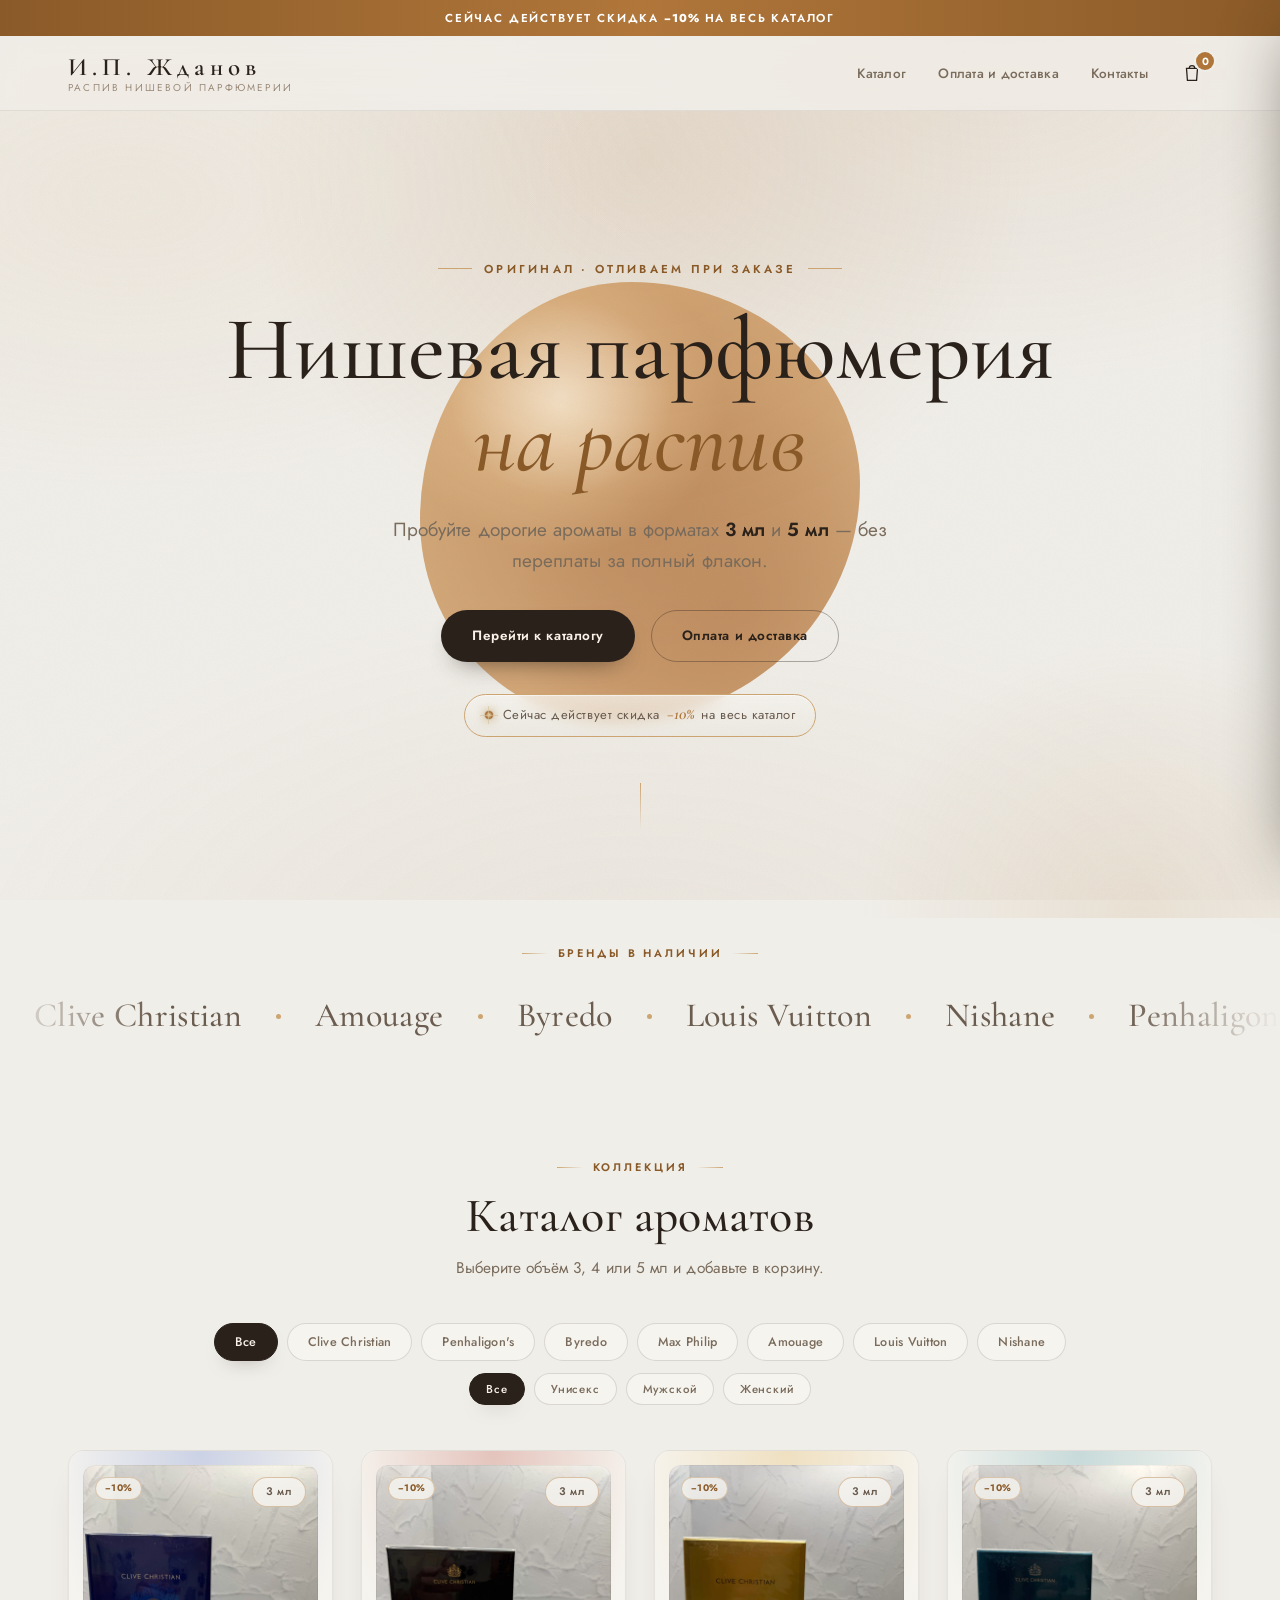
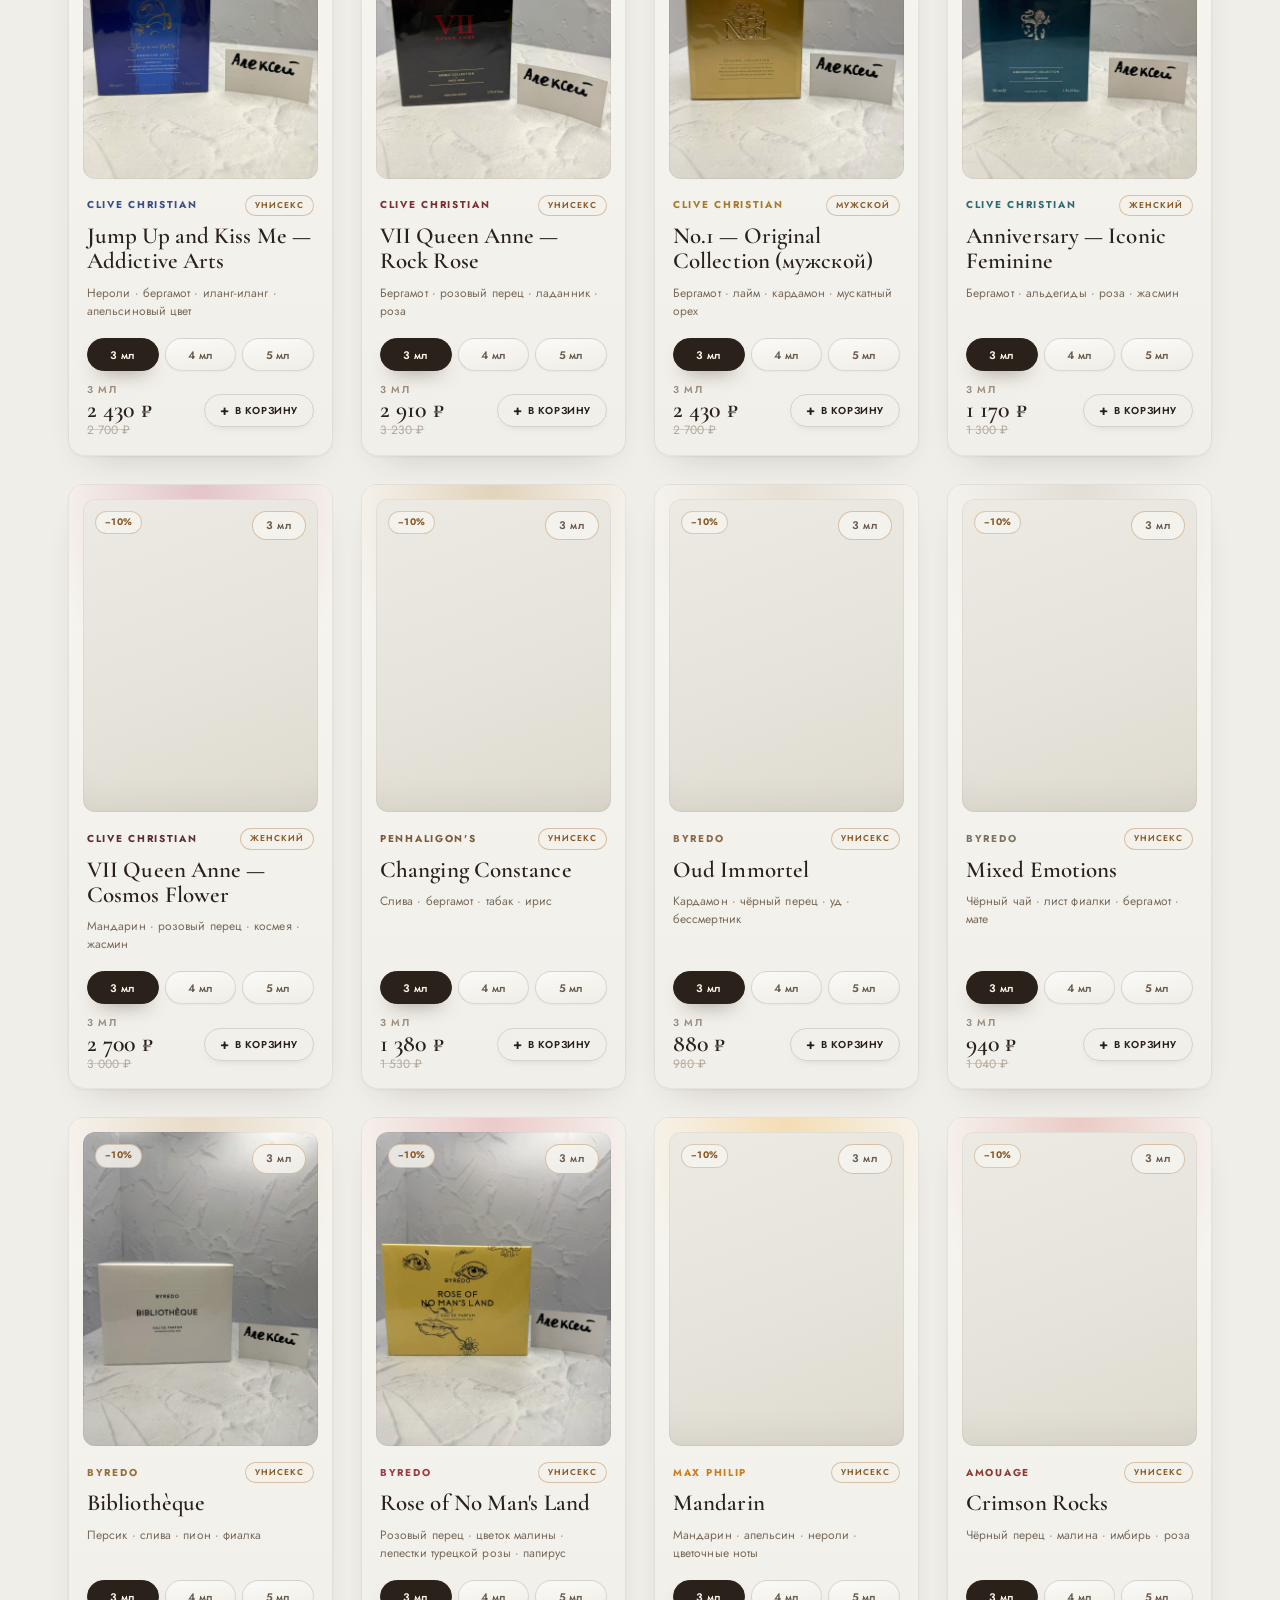
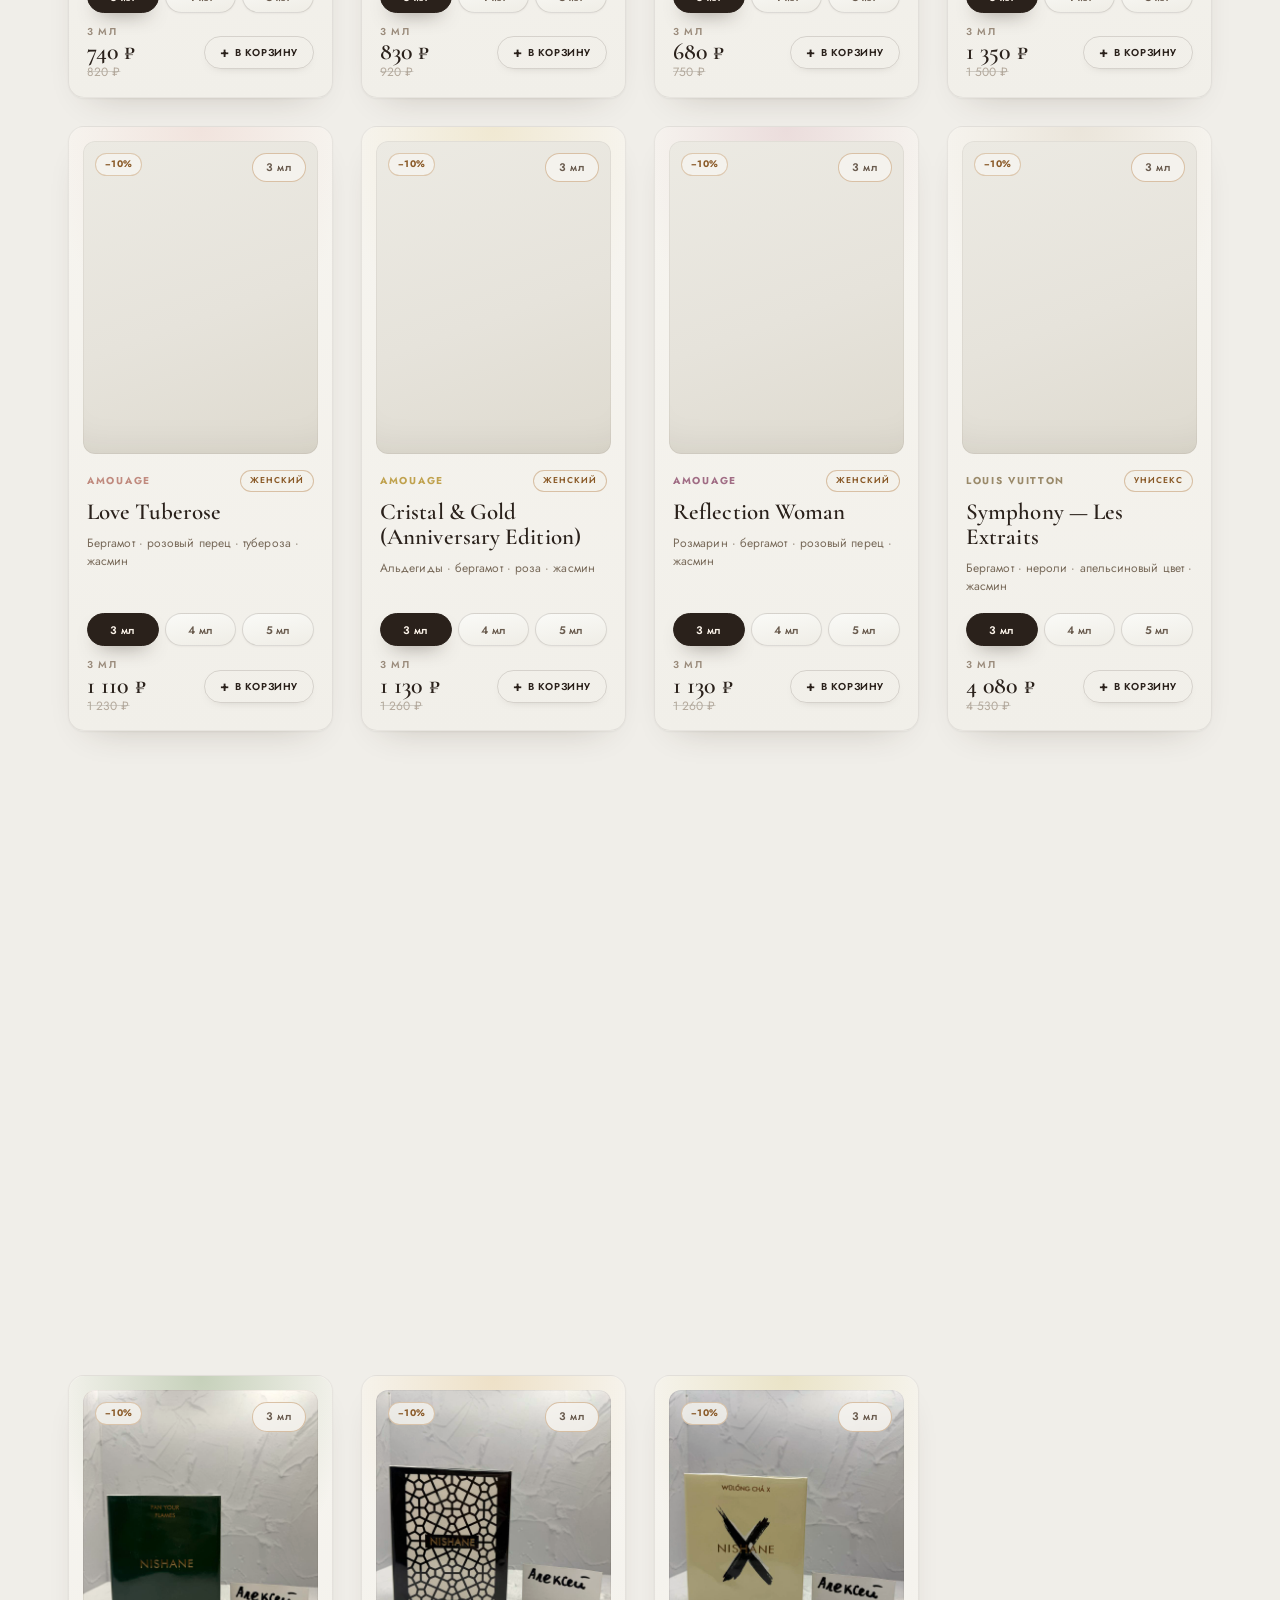
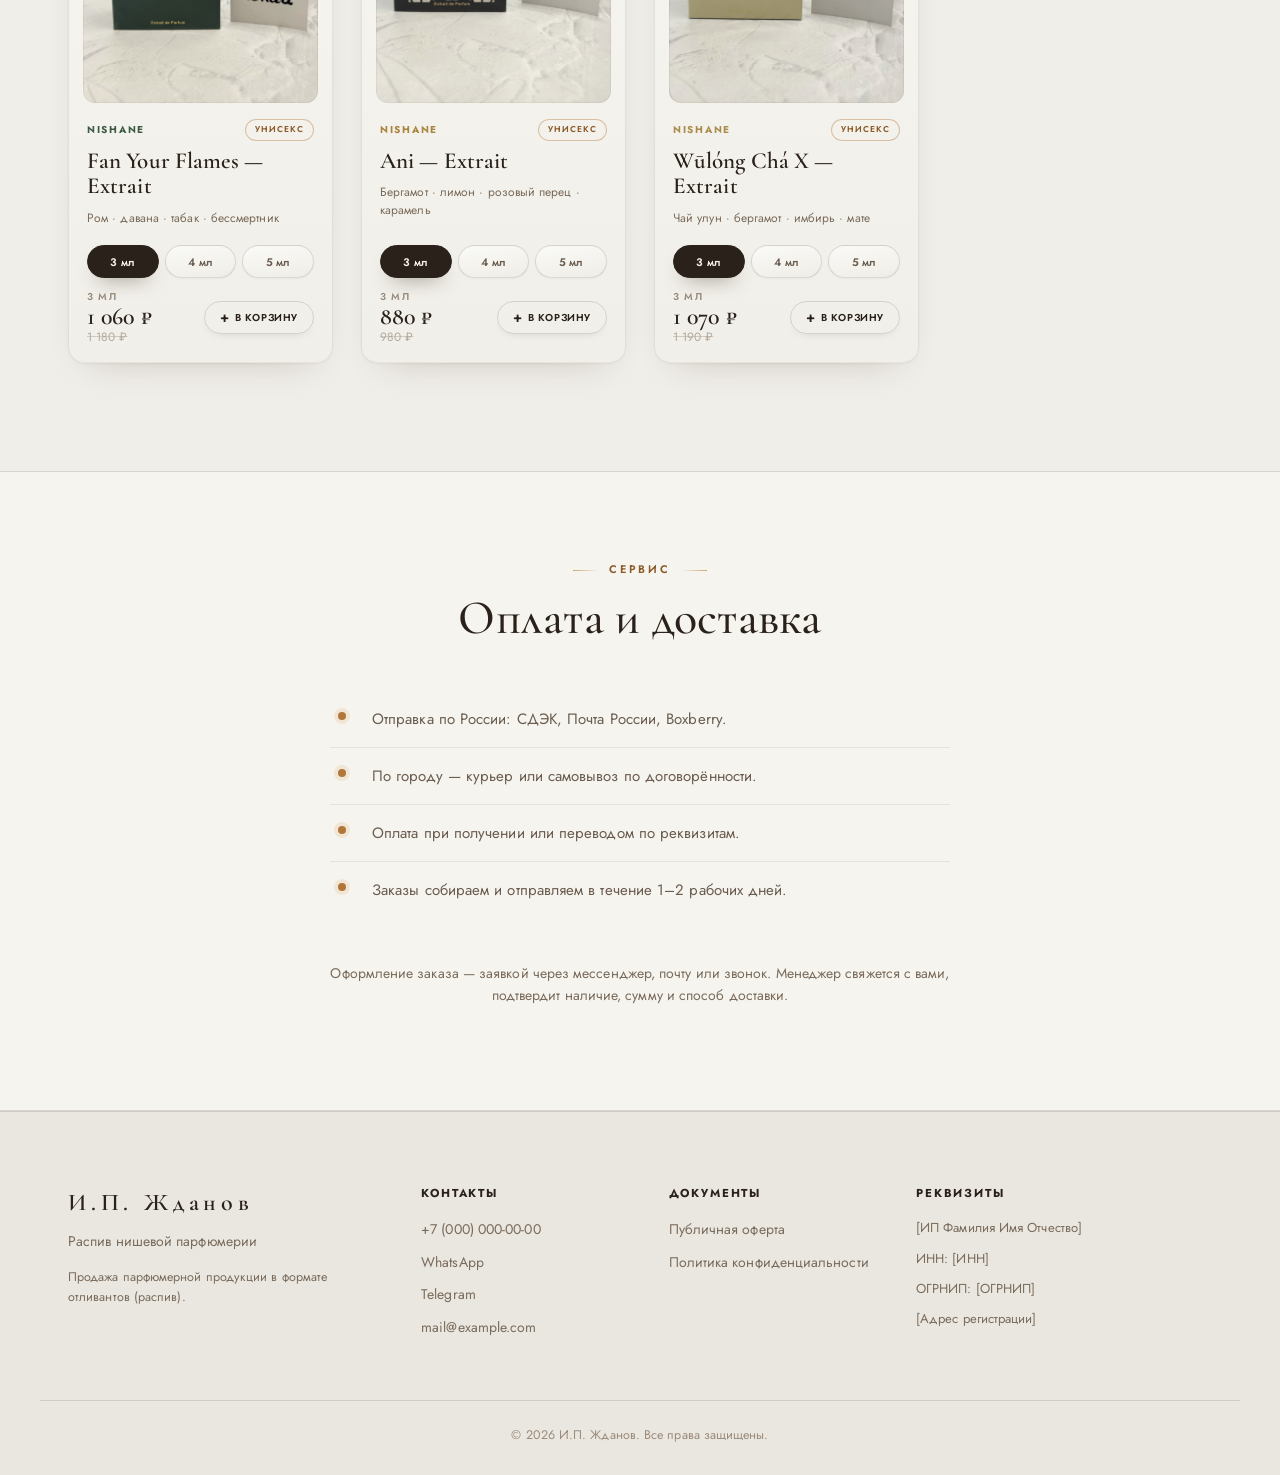
==== commit 808ac2b9: "Чище верх: убрана строка доверия, на телефоне скрыты кнопки hero - Удалена строка «только оригинал ·" ====
--- a/index.html
+++ b/index.html
@@ -88,14 +88,6 @@
         <span class="b">Max Philip</span><span class="dot"></span>
       </div>
     </div>
-    <div class="container reveal">
-      <ul class="trust-line">
-        <li>Только оригинал</li>
-        <li>Свежий отлив под заказ</li>
-        <li>Объёмы 3 и 5 мл</li>
-        <li>Доставка по РФ</li>
-      </ul>
-    </div>
   </section>
 
   <!-- КАТАЛОГ -->
--- a/assets/css/styles.css
+++ b/assets/css/styles.css
@@ -649,6 +649,17 @@
   .footer-grid{grid-template-columns:1fr;gap:30px}
   .send-buttons{grid-template-columns:1fr}
   .section-head{margin-bottom:32px}
+  /* облегчаем верх на телефоне: «шарик» меньше и деликатнее, меньше пустоты снизу hero */
+  .hero{padding-bottom:clamp(30px,6vw,60px)}
+  .hero-blob{width:min(38vw,240px);opacity:.4;top:clamp(80px,12vh,150px)}
+  /* на телефоне кнопки hero убираем — каталог сразу под ними (листать вниз) */
+  .hero-actions{display:none}
+  /* фильтры: одна прокручиваемая по горизонтали строка вместо 3–4 рядов */
+  .filters{flex-wrap:nowrap;overflow-x:auto;justify-content:flex-start;-webkit-overflow-scrolling:touch;scrollbar-width:none}
+  .filters::-webkit-scrollbar{display:none}
+  .filter-chip{flex:0 0 auto}
+  /* подзаголовок-инструкция каталога на телефоне лишний */
+  #catalog .section-sub{display:none}
 }
 @media (max-width:420px){
   .container{padding:0 16px}
@@ -665,6 +676,17 @@
   .hero-promo-text{white-space:normal}
 }
 
+/* ===== ПРОИЗВОДИТЕЛЬНОСТЬ НА ТЕЛЕФОНАХ: убираем дорогие при скролле эффекты ===== */
+@media (max-width:900px){
+  /* плёночное зерно (fixed + mix-blend) перерисовывает весь экран на каждый кадр */
+  body::after{display:none}
+  /* убираем backdrop-blur (шапка + 46 бейджей на карточках) — главный источник лагов */
+  .site-header{background:rgba(243,241,236,.95);backdrop-filter:none;-webkit-backdrop-filter:none}
+  .card-vol-badge,.card-sale{backdrop-filter:none;-webkit-backdrop-filter:none}
+  /* blob: убираем дорогой морфинг border-radius, оставляем лёгкое плавание (GPU) */
+  .hero-blob{animation:floaty 12s ease-in-out infinite}
+}
+
 @media (prefers-reduced-motion:reduce){
   *{scroll-behavior:auto !important}
   .reveal{opacity:1;transform:none;transition:none}
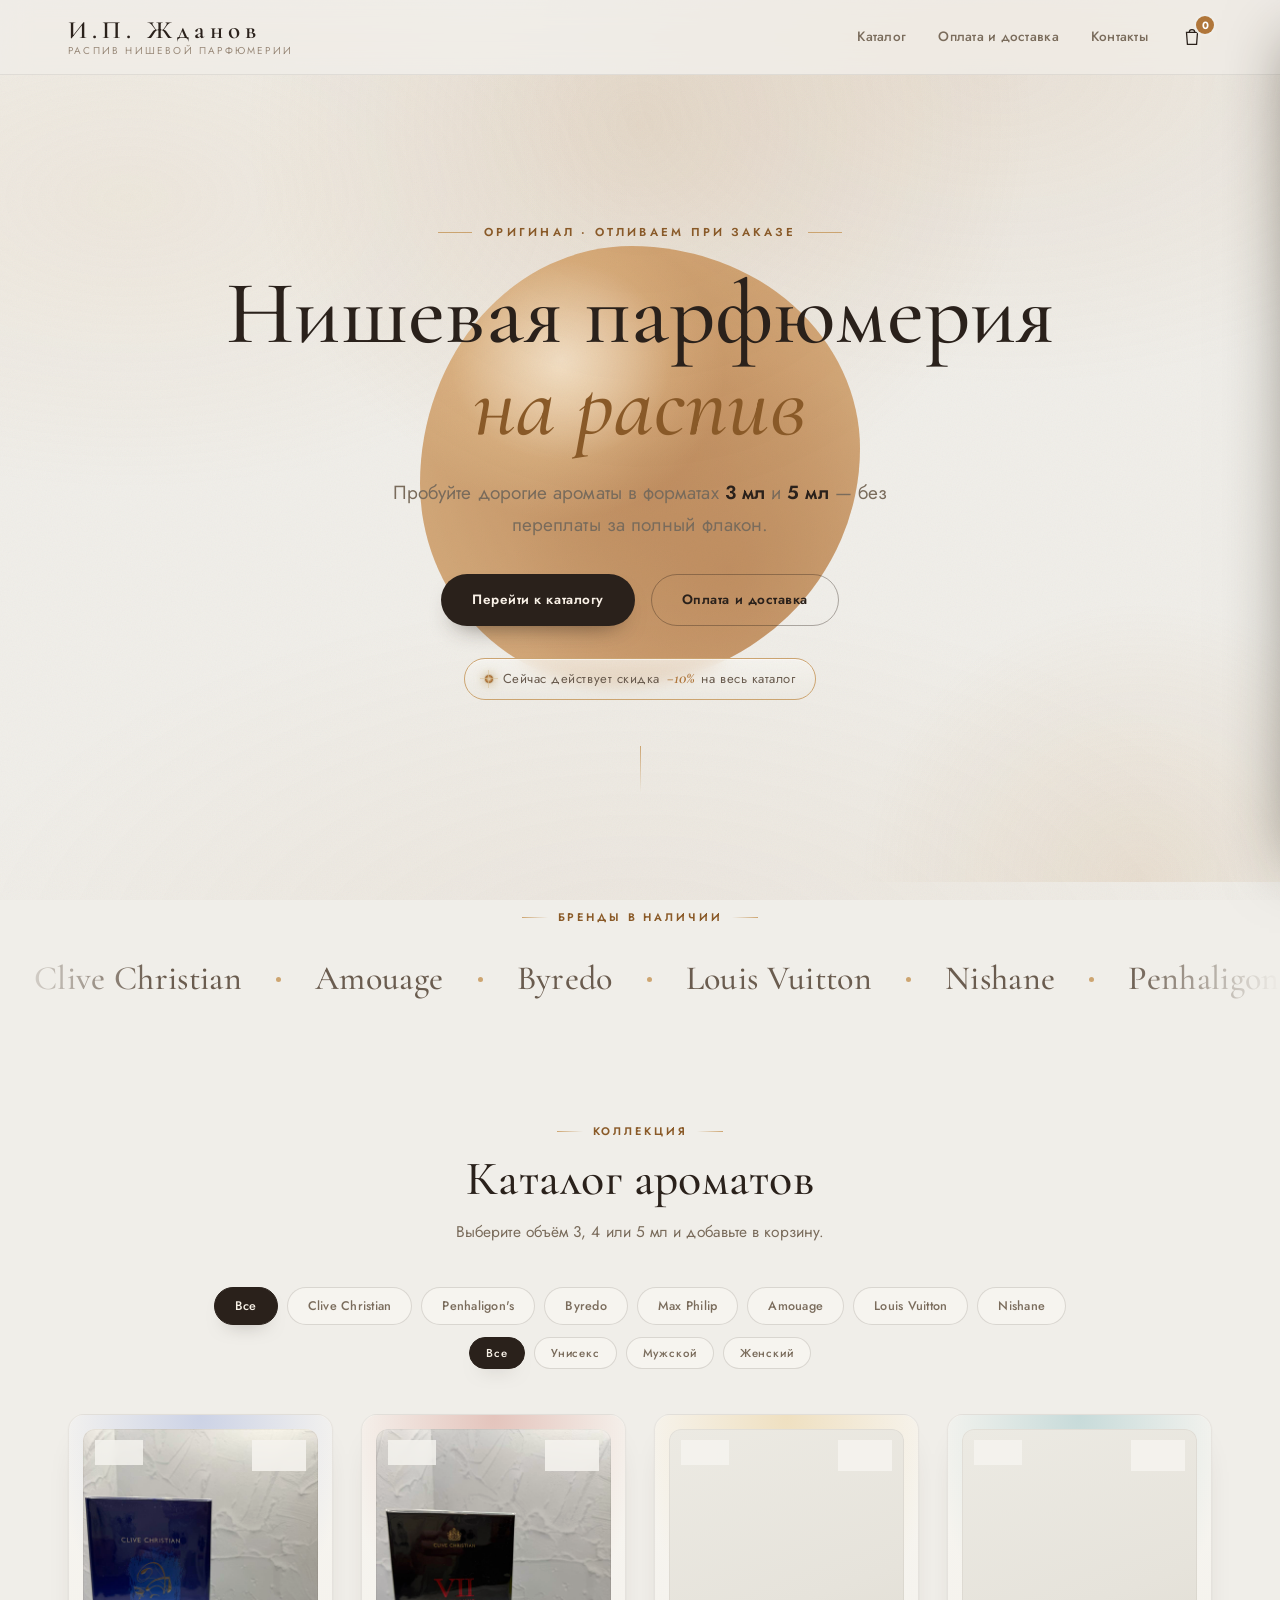
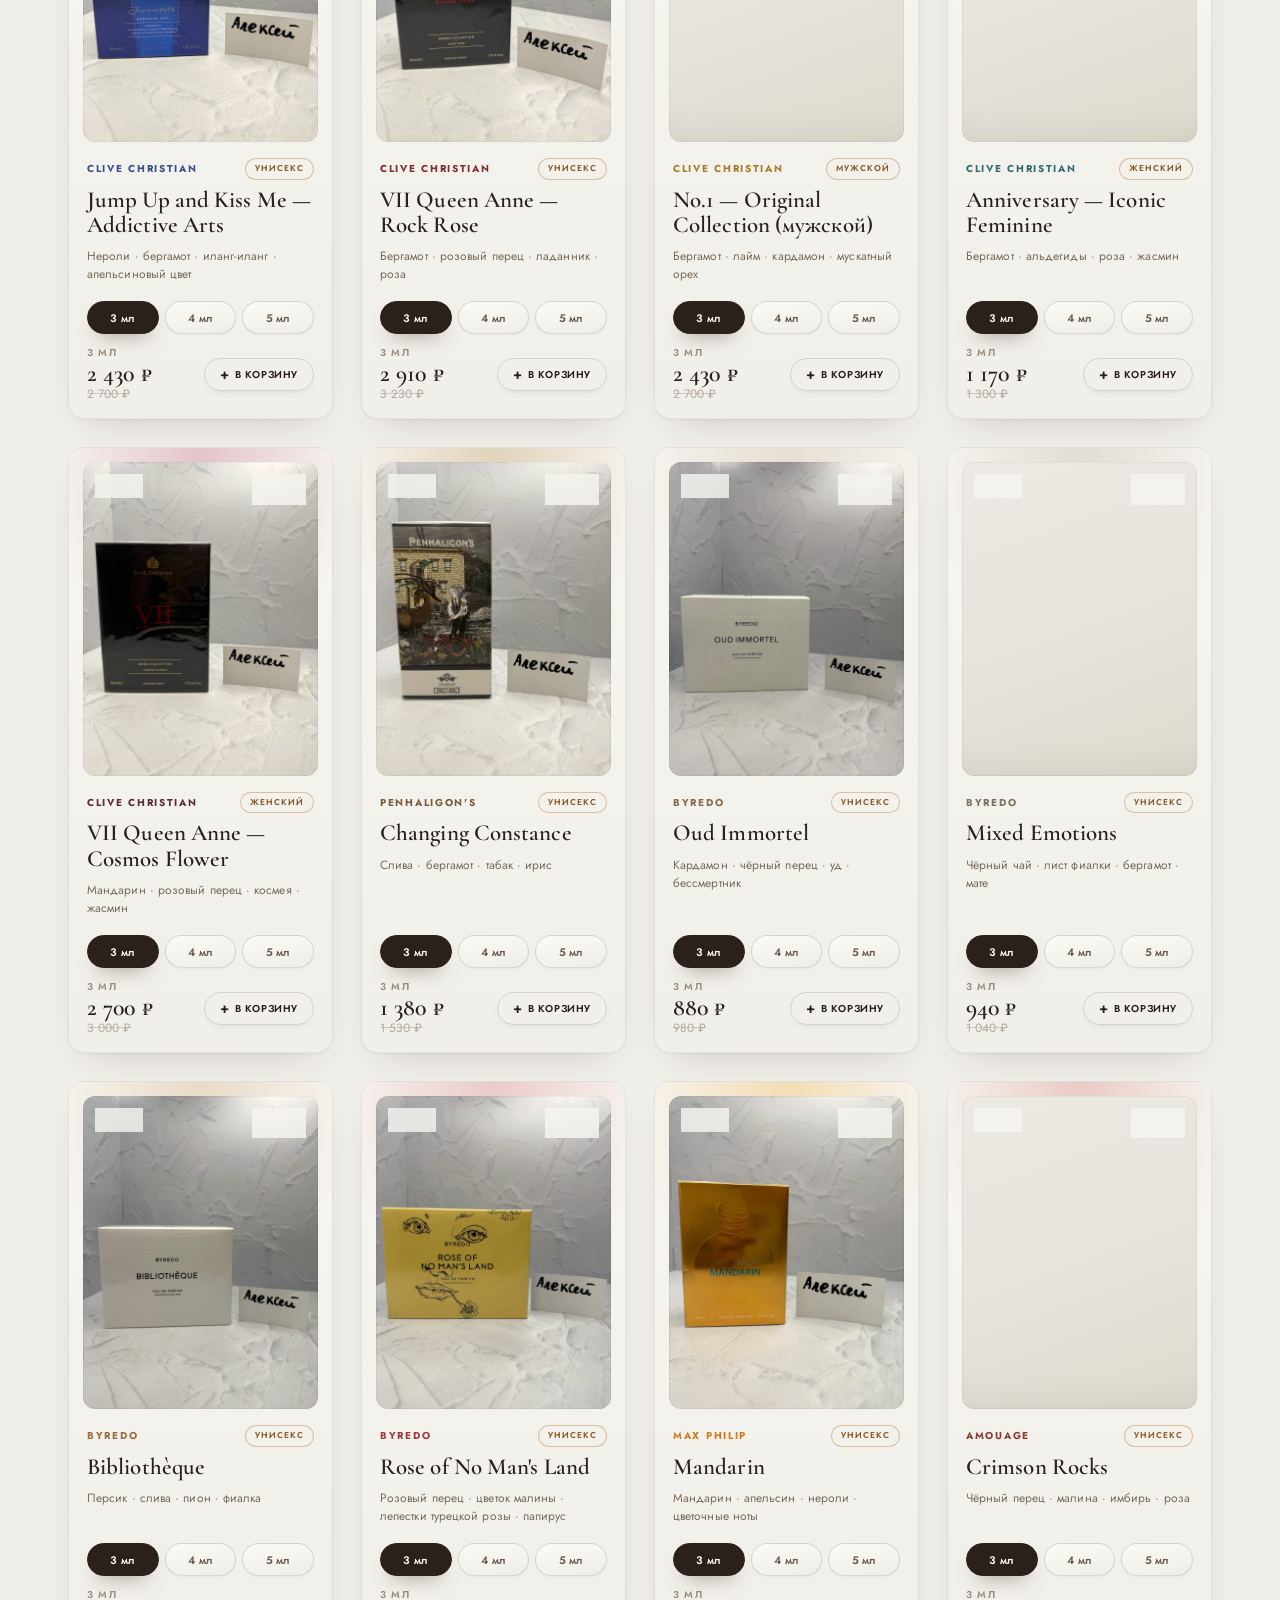
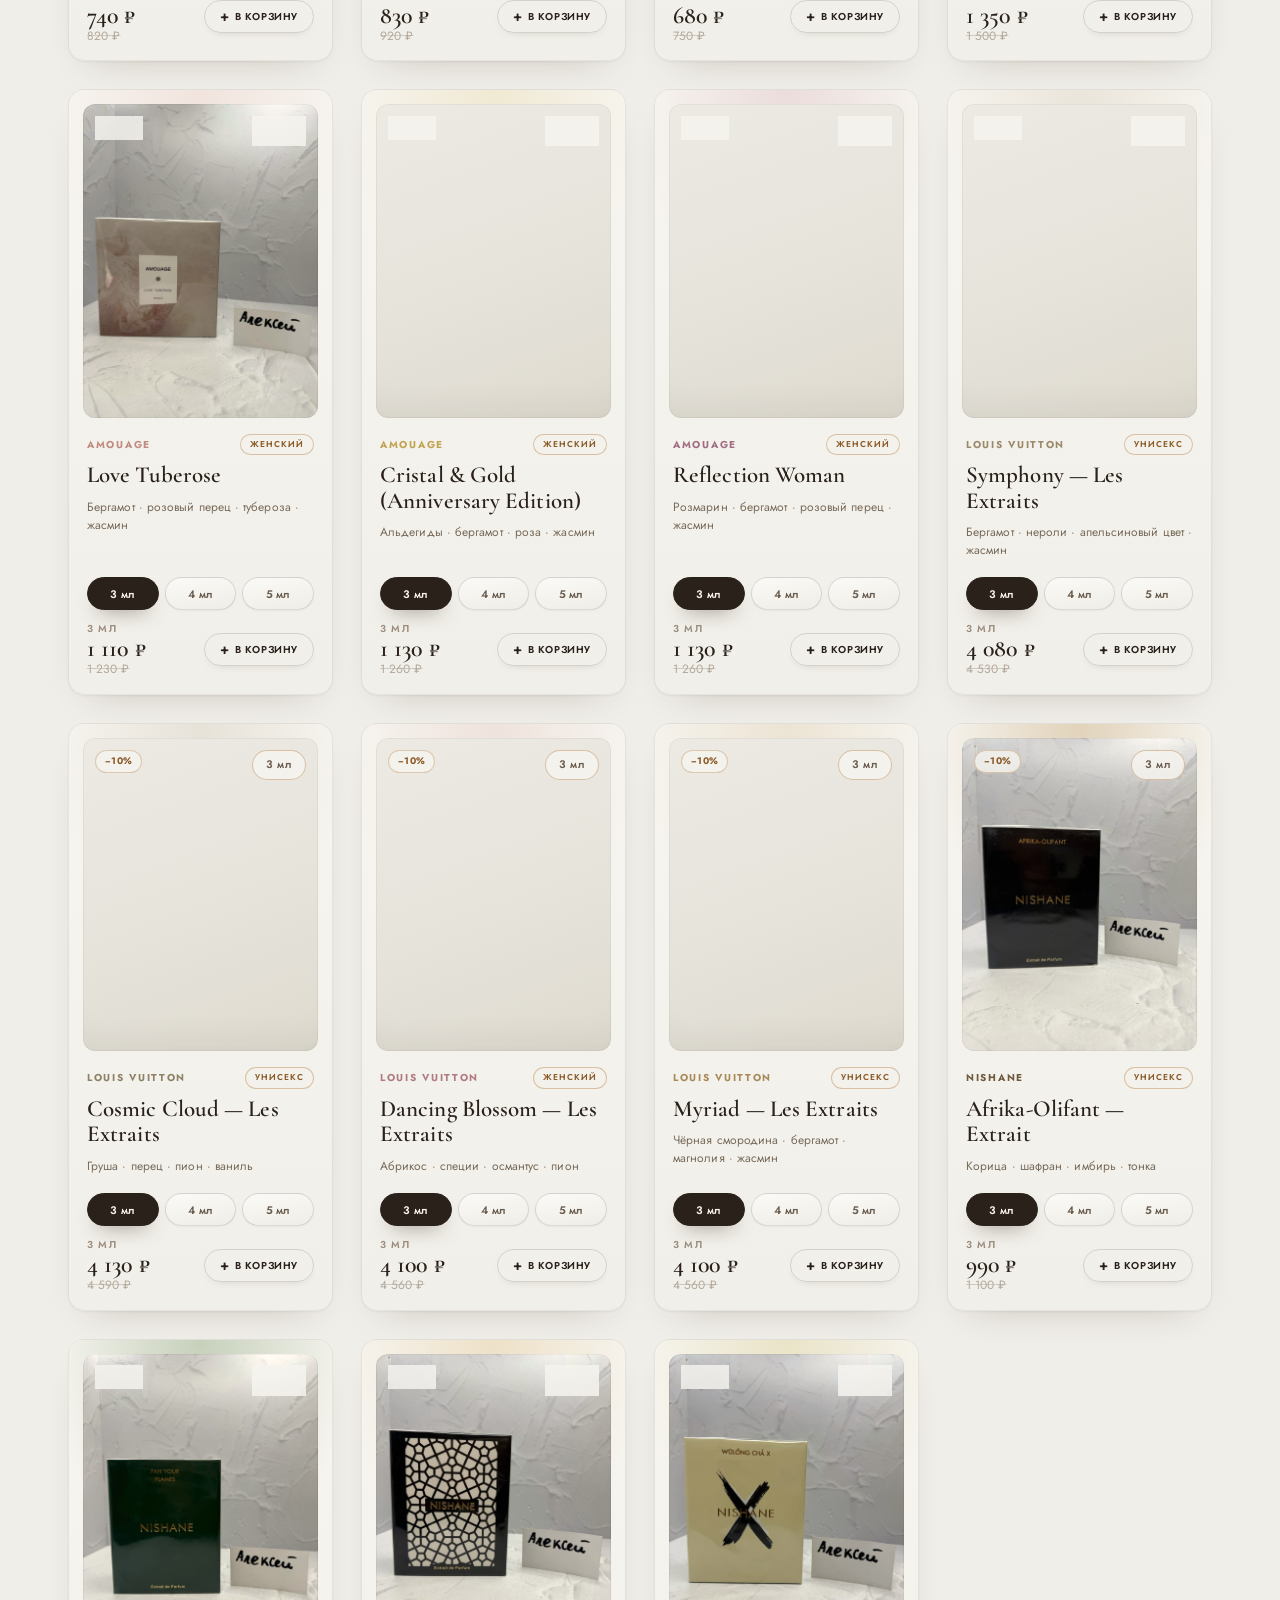
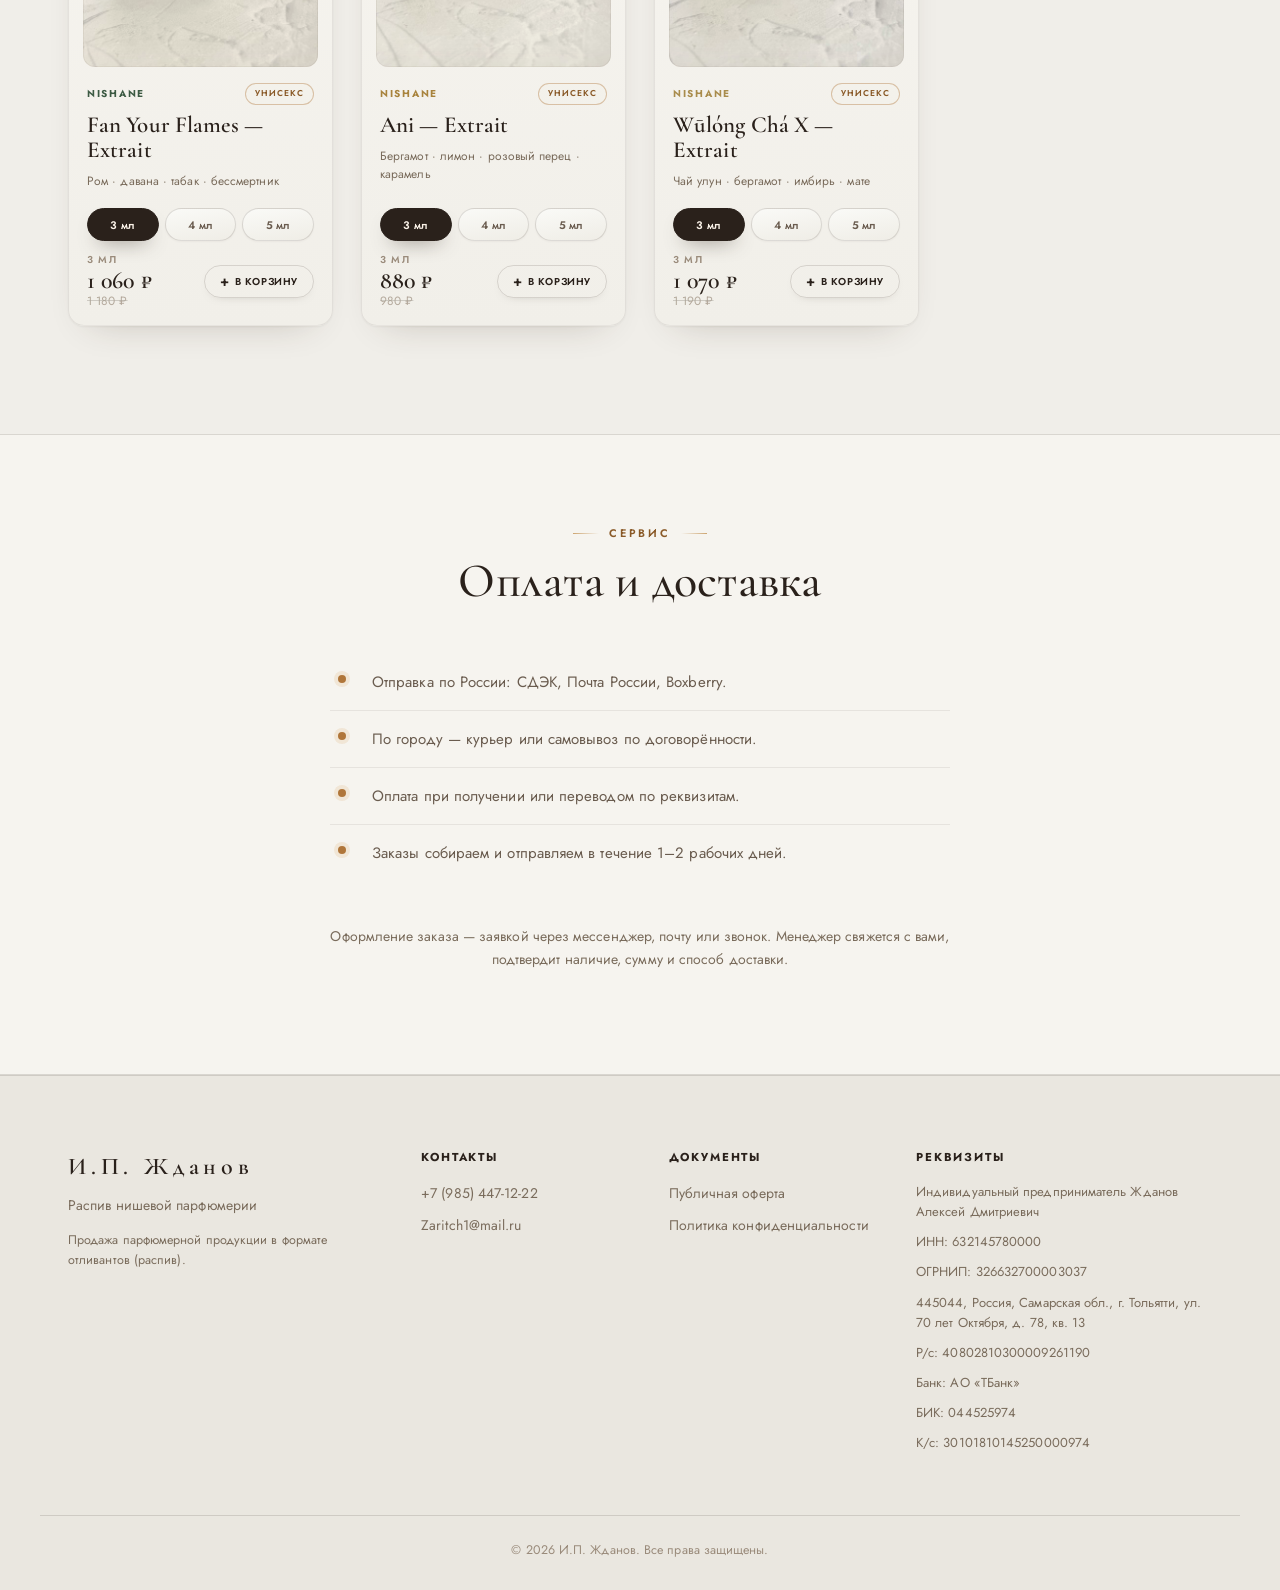
==== commit 1fb965af: "Телефон +7 985 447-12-22; убраны WhatsApp и Telegram Co-Authored-By: Claude Opus 4.8 (1M context) <n" ====
--- a/index.html
+++ b/index.html
@@ -128,8 +128,6 @@
       <div class="footer-col">
         <h4>Контакты</h4>
         <p><a id="footPhone" href="#">+7 (000) 000-00-00</a></p>
-        <p><a id="footWhatsapp" href="#" target="_blank" rel="noopener">WhatsApp</a></p>
-        <p><a id="footTelegram" href="#" target="_blank" rel="noopener">Telegram</a></p>
         <p><a id="footEmail" href="#">mail@example.com</a></p>
       </div>
 
--- a/assets/css/styles.css
+++ b/assets/css/styles.css
@@ -122,6 +122,7 @@
 
 /* ============================= ПЛАШКА СКИДКИ ============================= */
 .promo-bar{
+  display:none;                /* верхняя плашка убрана — скидку показываем бейджем в hero */
   background:linear-gradient(90deg,var(--gold-deep),var(--gold) 50%,var(--gold-deep));
   color:#fff;text-align:center;
   font-size:11.5px;letter-spacing:.16em;text-transform:uppercase;font-weight:600;
@@ -612,10 +613,11 @@
 
 /* тост */
 .toast{
-  position:fixed;left:50%;bottom:30px;transform:translateX(-50%) translateY(20px);
-  background:var(--ink);color:#fff;padding:13px 26px;border-radius:999px;font-size:13.5px;font-weight:500;letter-spacing:.02em;
-  z-index:90;opacity:0;transition:opacity .3s var(--ease), transform .3s var(--ease);pointer-events:none;
-  box-shadow:0 20px 40px -22px rgba(0,0,0,.6);
+  position:fixed;left:50%;bottom:26px;transform:translateX(-50%) translateY(20px);
+  max-width:calc(100vw - 28px);text-align:center;line-height:1.2;
+  background:var(--ink);color:#fff;padding:10px 20px;border-radius:999px;font-size:13px;font-weight:500;letter-spacing:.02em;
+  z-index:90;opacity:0;transition:opacity .25s var(--ease), transform .25s var(--ease);pointer-events:none;
+  box-shadow:0 14px 30px -20px rgba(0,0,0,.5);
 }
 .toast.show{opacity:1;transform:translateX(-50%) translateY(0)}
 
@@ -649,9 +651,9 @@
   .footer-grid{grid-template-columns:1fr;gap:30px}
   .send-buttons{grid-template-columns:1fr}
   .section-head{margin-bottom:32px}
-  /* облегчаем верх на телефоне: «шарик» меньше и деликатнее, меньше пустоты снизу hero */
-  .hero{padding-bottom:clamp(30px,6vw,60px)}
-  .hero-blob{width:min(38vw,240px);opacity:.4;top:clamp(80px,12vh,150px)}
+  /* телефон: без декоративной чёрточки и кнопок hero; «шарик» бледнее для читаемости */
+  .hero-divider{display:none}
+  .hero-blob{width:min(40vw,220px);opacity:.3;top:clamp(72px,11vh,140px)}
   /* на телефоне кнопки hero убираем — каталог сразу под ними (листать вниз) */
   .hero-actions{display:none}
   /* фильтры: одна прокручиваемая по горизонтали строка вместо 3–4 рядов */
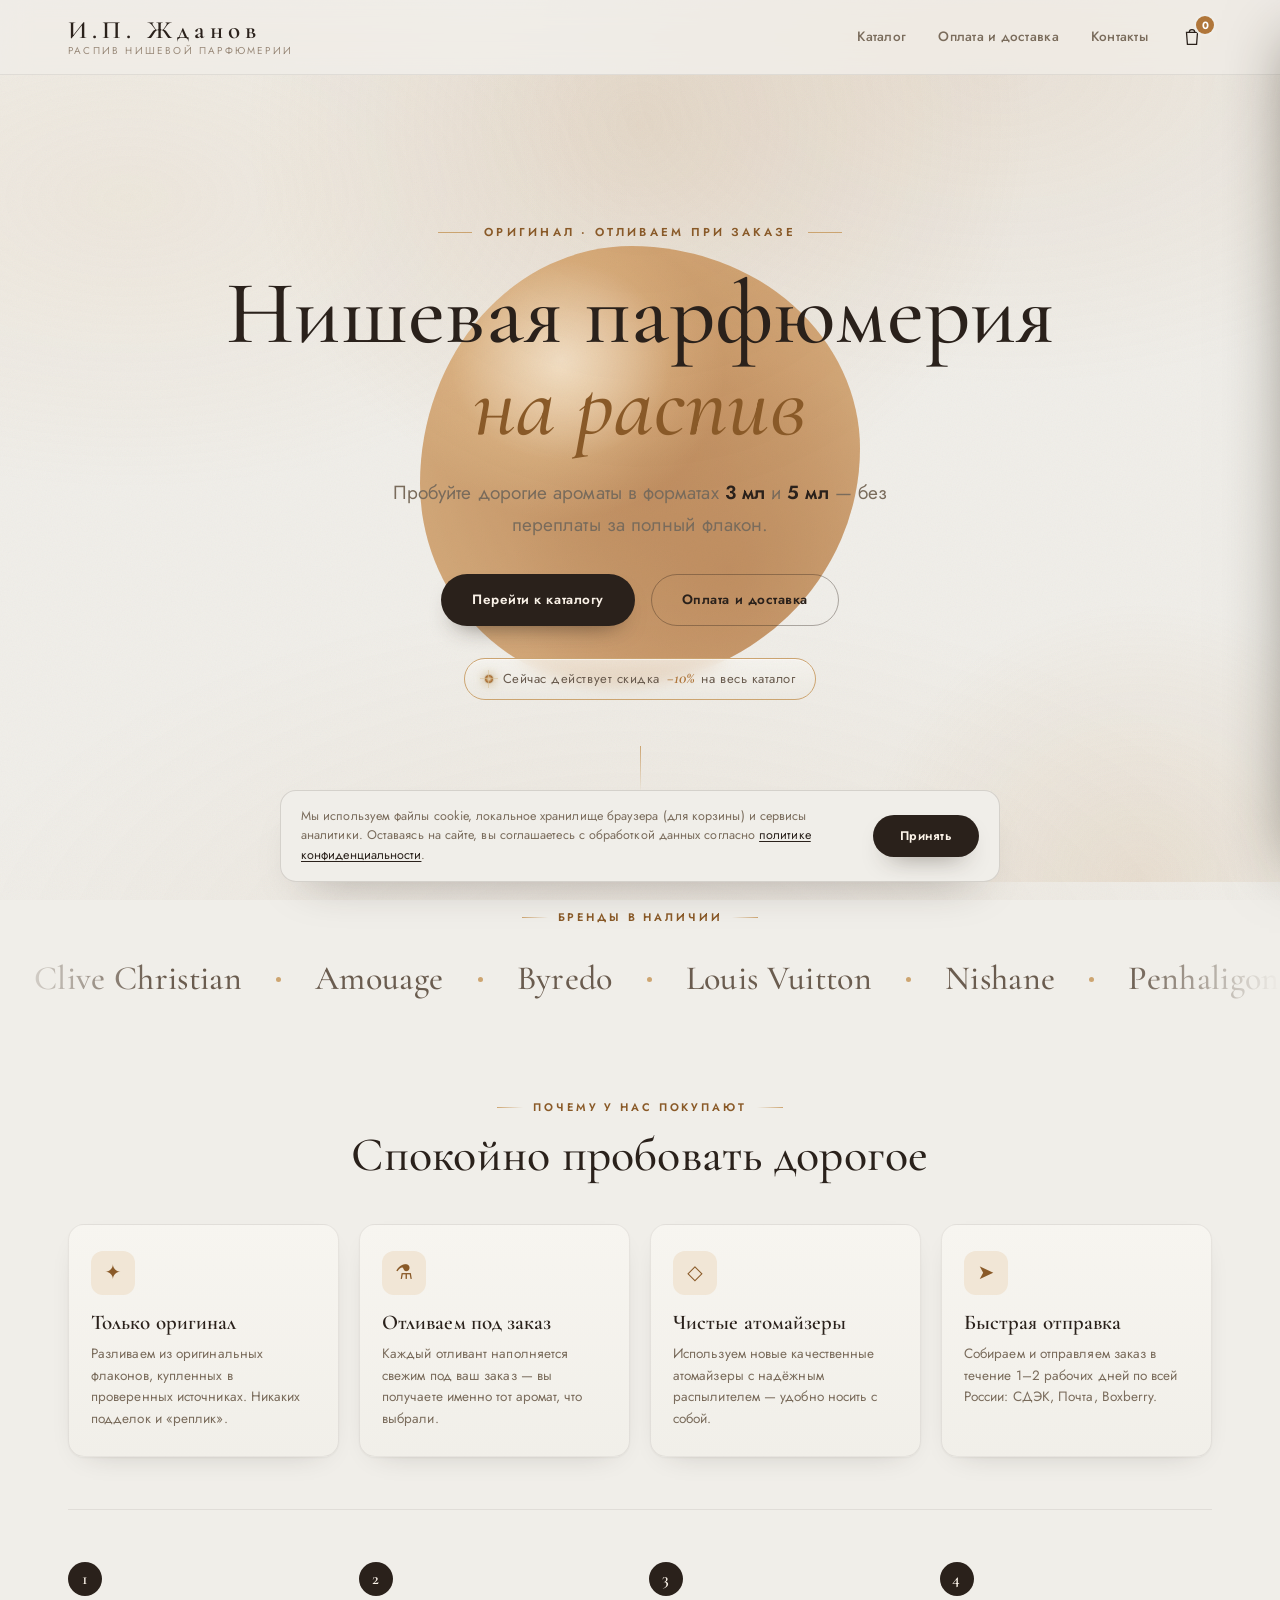
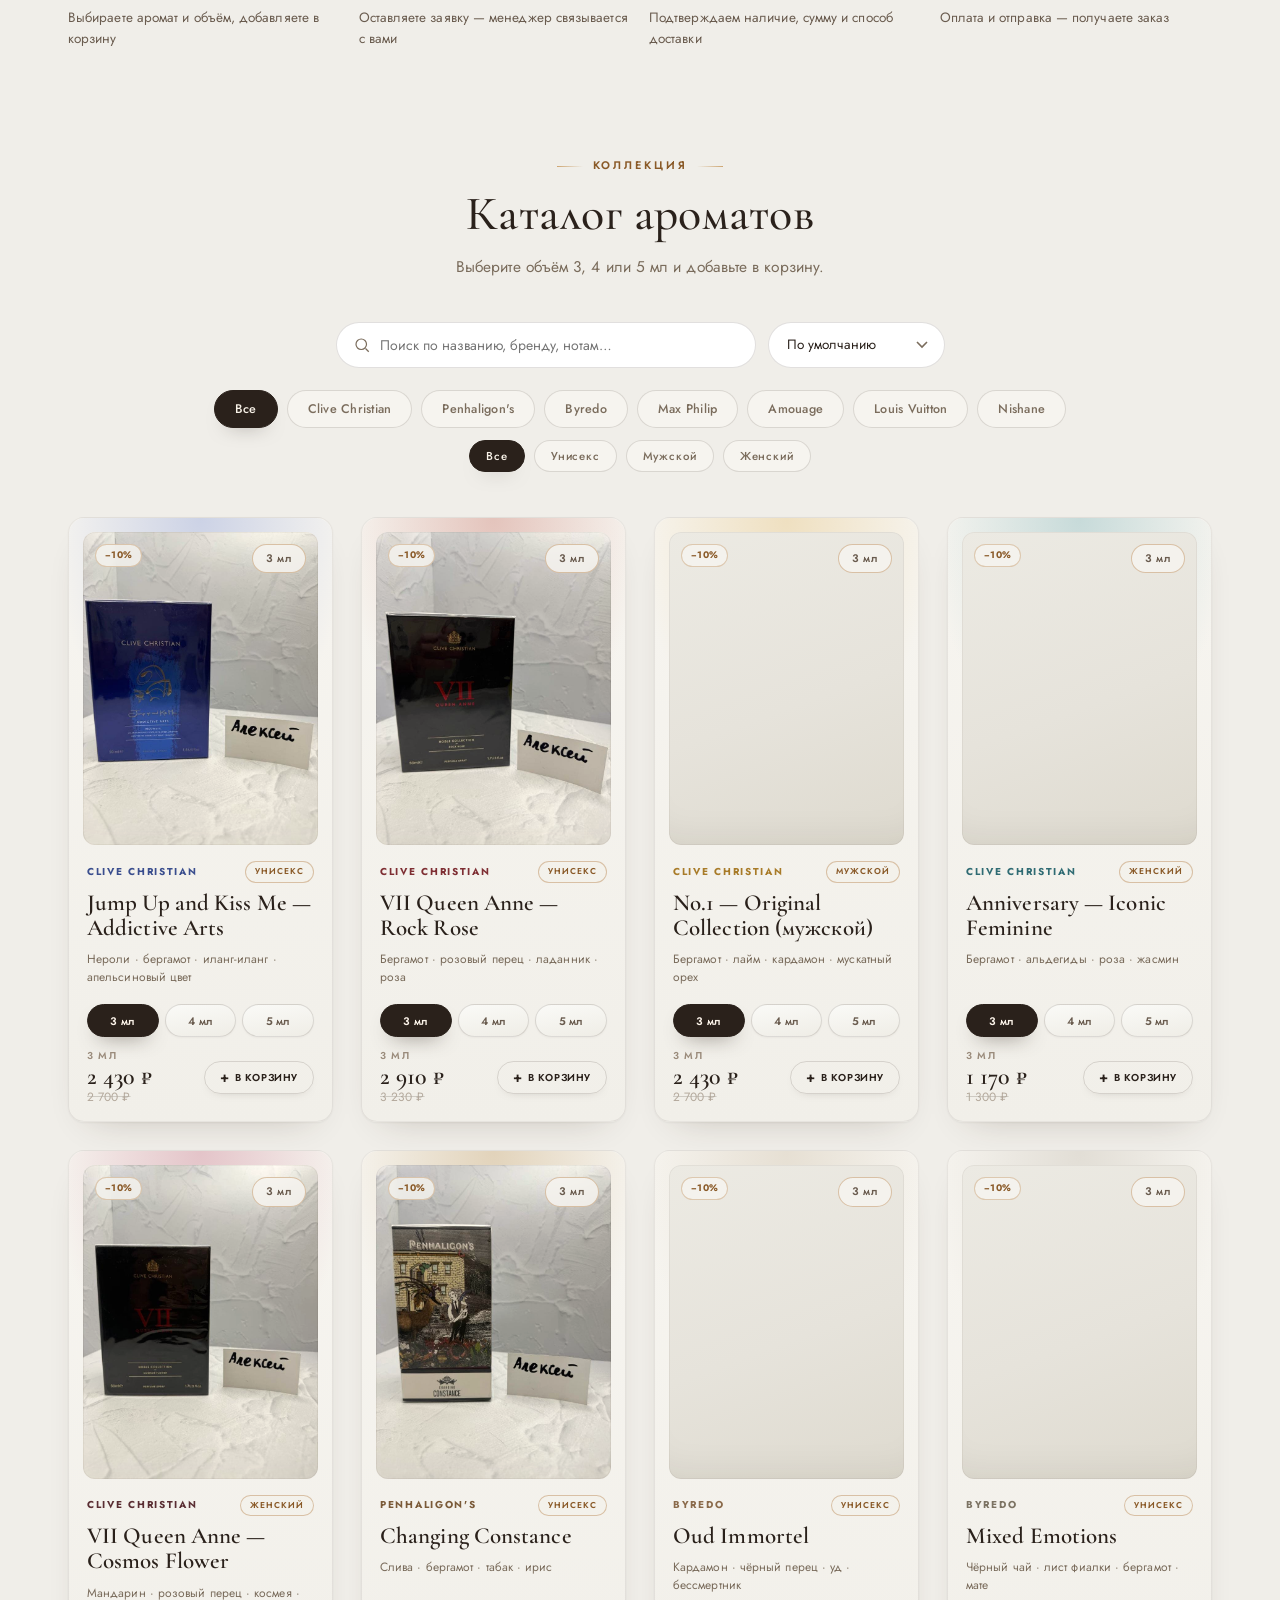
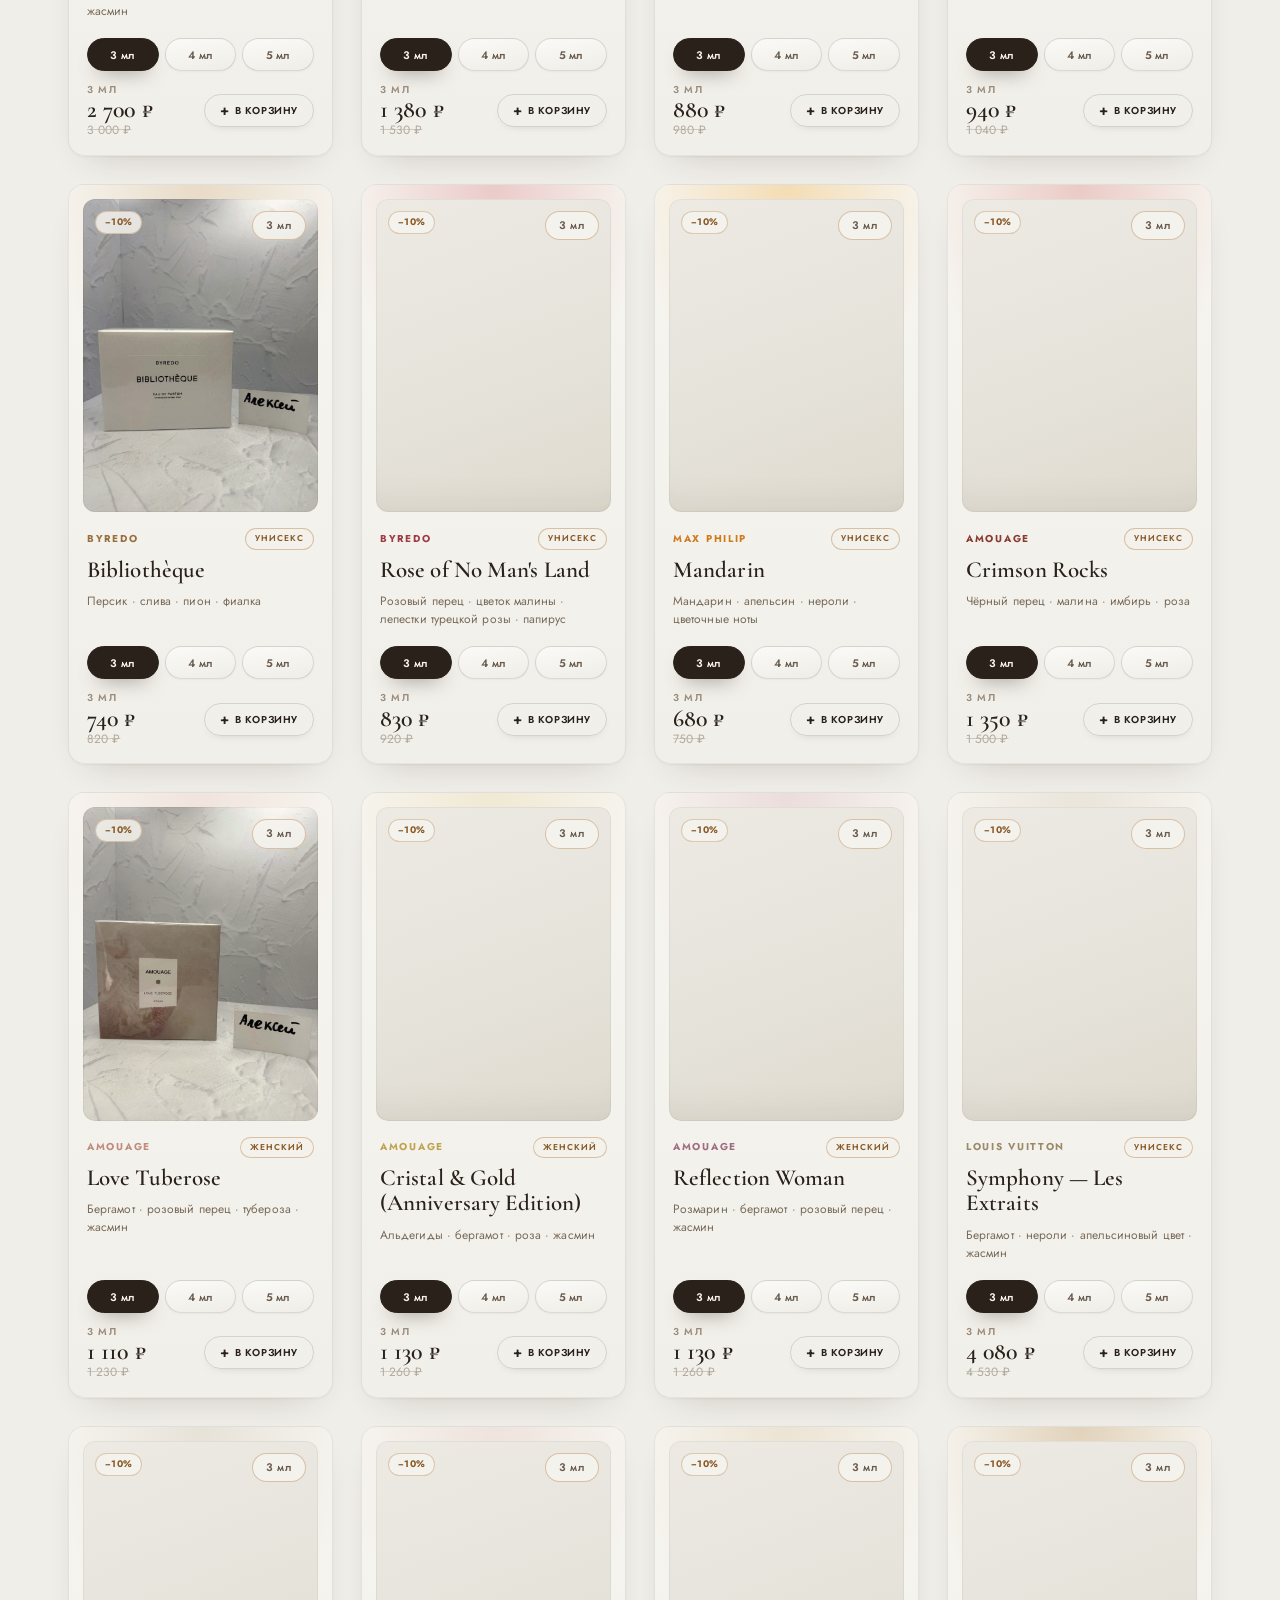
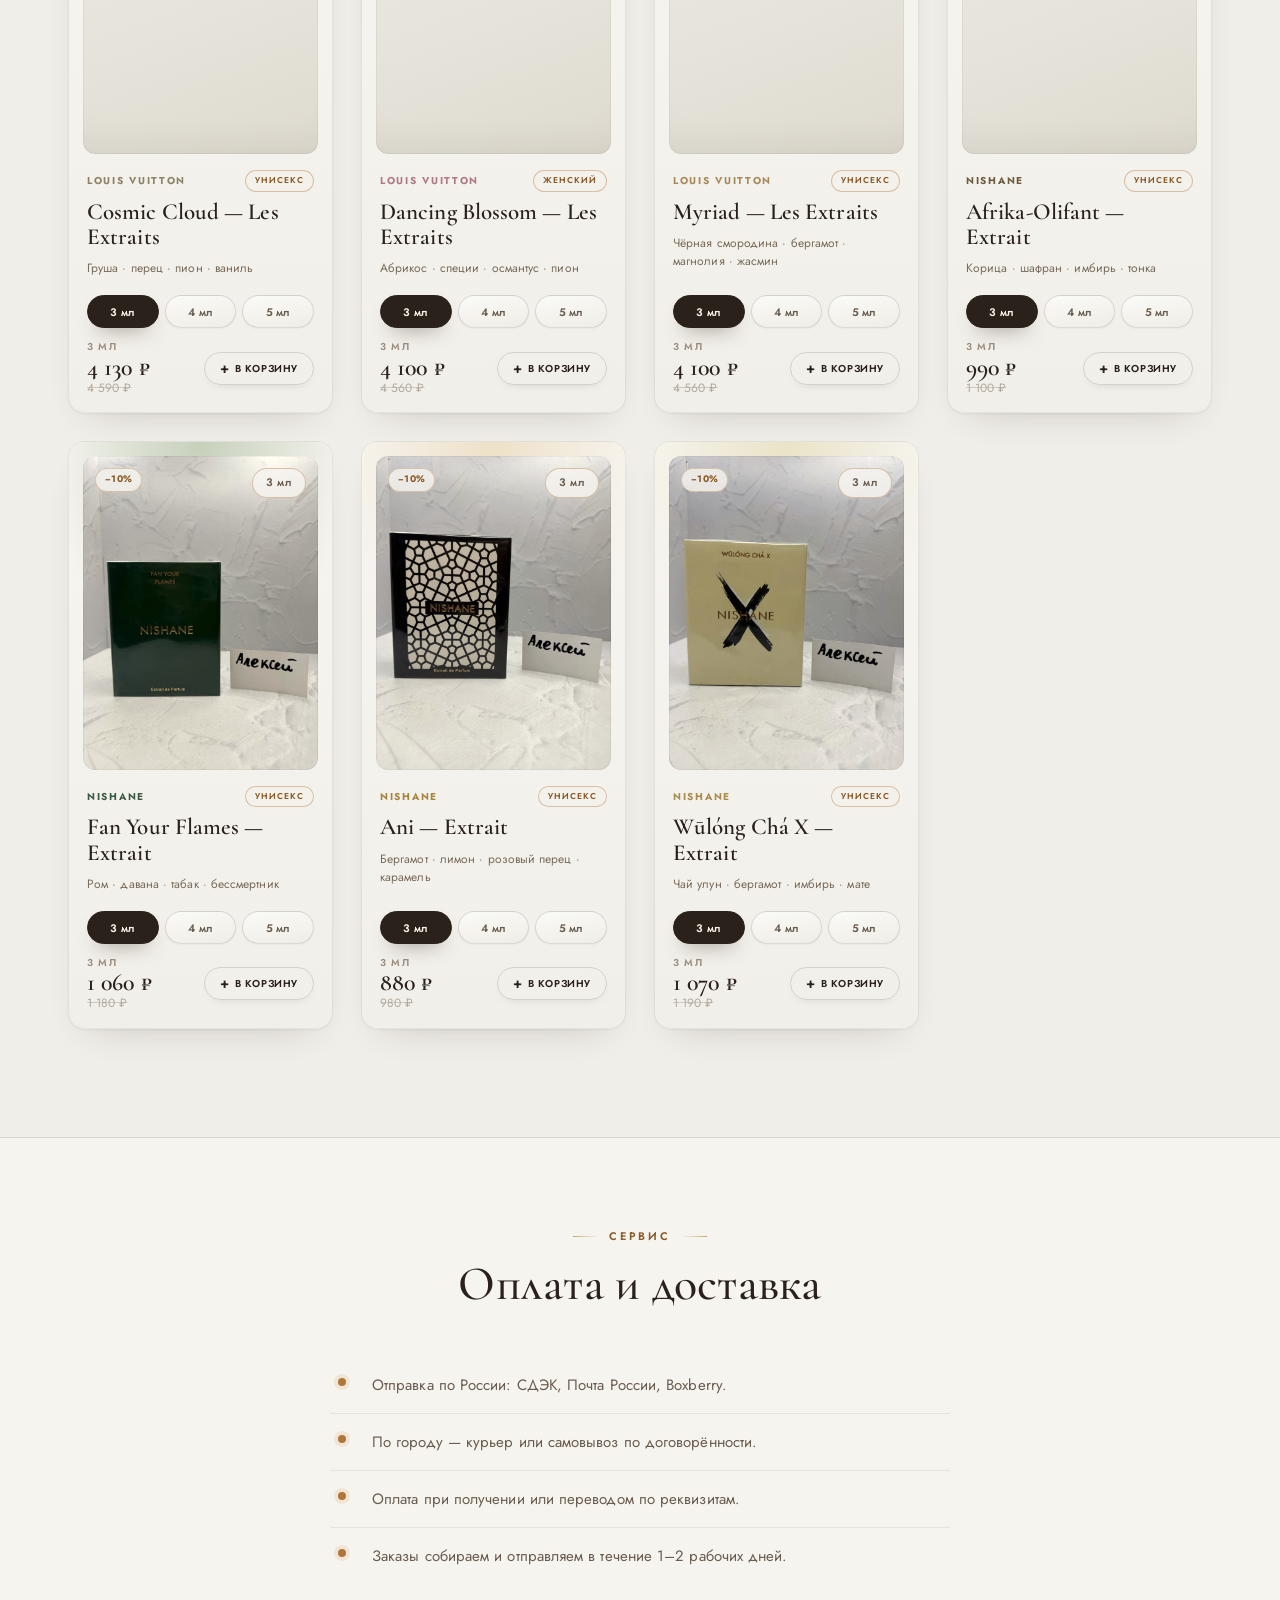
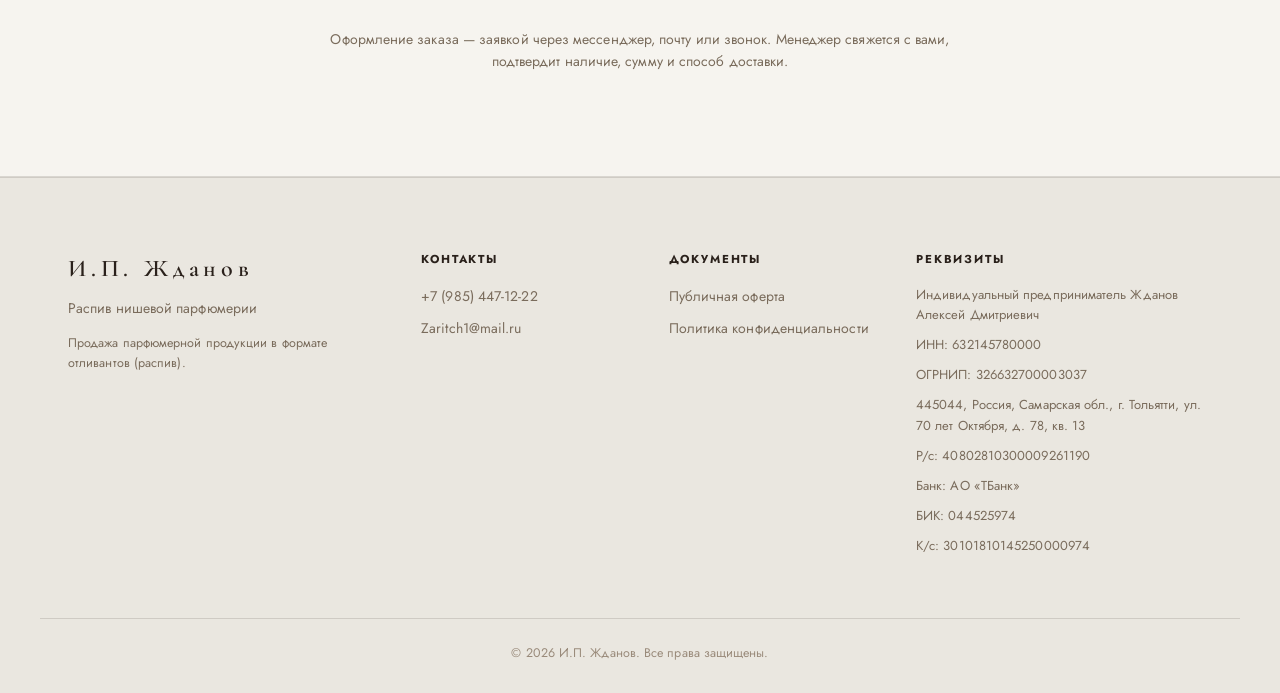
==== commit 74498370: "Улучшения: SEO/og-теги, Метрика, cookie, оферта (ст.26.1), карточка товара, поиск, мобильное меню, с" ====
--- a/index.html
+++ b/index.html
@@ -4,9 +4,26 @@
   <meta charset="UTF-8" />
   <meta name="viewport" content="width=device-width, initial-scale=1.0" />
   <meta name="color-scheme" content="light" />
-  <title>Распив нишевой парфюмерии</title>
+  <title>И.П. Жданов — распив нишевой парфюмерии: Amouage, Clive Christian, Byredo, Louis Vuitton</title>
+  <meta name="theme-color" content="#F0EEE9" />
   <link rel="icon" href="data:image/svg+xml,%3Csvg xmlns='http://www.w3.org/2000/svg' viewBox='0 0 64 64'%3E%3Crect width='64' height='64' rx='14' fill='%23f6f3ee'/%3E%3Cpath d='M32 12 C44 30 46 38 32 50 C18 38 20 30 32 12 Z' fill='%23b9975b'/%3E%3C/svg%3E" />
-  <meta name="description" content="Распив оригинальной нишевой и люксовой парфюмерии: отливанты 3 и 5 мл. Clive Christian, Amouage, Byredo, Louis Vuitton, Nishane." />
+  <meta name="description" content="Распив оригинальной нишевой и люксовой парфюмерии: отливанты 3, 4 и 5 мл. Clive Christian, Amouage, Byredo, Louis Vuitton, Nishane, Penhaligon's." />
+
+  <!-- ВАЖНО: после покупки домена заменить https://ВАШ-САЙТ.ru на реальный адрес (во всех файлах) -->
+  <link rel="canonical" href="https://ВАШ-САЙТ.ru/" />
+  <meta property="og:type" content="website" />
+  <meta property="og:locale" content="ru_RU" />
+  <meta property="og:site_name" content="И.П. Жданов" />
+  <meta property="og:title" content="И.П. Жданов — распив нишевой парфюмерии" />
+  <meta property="og:description" content="Пробуйте дорогие нишевые ароматы в форматах 3, 4 и 5 мл — без переплаты за полный флакон. Оригинал, отливаем при заказе." />
+  <meta property="og:url" content="https://ВАШ-САЙТ.ru/" />
+  <meta property="og:image" content="https://ВАШ-САЙТ.ru/assets/img/og-cover.jpg" />
+  <meta property="og:image:width" content="1200" />
+  <meta property="og:image:height" content="630" />
+  <meta name="twitter:card" content="summary_large_image" />
+  <meta name="twitter:title" content="И.П. Жданов — распив нишевой парфюмерии" />
+  <meta name="twitter:description" content="Пробуйте дорогие нишевые ароматы в форматах 3, 4 и 5 мл — без переплаты за полный флакон." />
+  <meta name="twitter:image" content="https://ВАШ-САЙТ.ru/assets/img/og-cover.jpg" />
 
   <link rel="preconnect" href="https://fonts.googleapis.com" />
   <link rel="preconnect" href="https://fonts.gstatic.com" crossorigin />
@@ -27,11 +44,14 @@
         <span class="wordmark-name" data-shop-name>ATELIER</span>
         <span class="wordmark-sub" data-shop-tagline>Распив нишевой парфюмерии</span>
       </a>
-      <nav class="nav">
+      <nav class="nav" id="mainNav">
         <a href="#catalog">Каталог</a>
         <a href="#delivery">Оплата и доставка</a>
         <a href="#contacts">Контакты</a>
       </nav>
+      <button class="nav-toggle" id="navToggle" aria-label="Меню" aria-expanded="false" aria-controls="mainNav">
+        <span></span><span></span><span></span>
+      </button>
       <button class="cart-btn" id="cartBtn" aria-label="Открыть корзину">
         <svg viewBox="0 0 24 24" width="22" height="22" fill="none" stroke="currentColor" stroke-width="1.4">
           <path d="M6 7h12l-1 13H7L6 7z" /><path d="M9 7a3 3 0 0 1 6 0" />
@@ -90,6 +110,45 @@
     </div>
   </section>
 
+  <!-- ПОЧЕМУ МЫ / ДОВЕРИЕ -->
+  <section class="features">
+    <div class="container">
+      <div class="section-head reveal">
+        <span class="eyebrow">Почему у нас покупают</span>
+        <h2 class="section-title">Спокойно пробовать дорогое</h2>
+      </div>
+      <div class="features-grid">
+        <div class="feature reveal">
+          <div class="feature-ic" aria-hidden="true">✦</div>
+          <h3>Только оригинал</h3>
+          <p>Разливаем из оригинальных флаконов, купленных в проверенных источниках. Никаких подделок и «реплик».</p>
+        </div>
+        <div class="feature reveal">
+          <div class="feature-ic" aria-hidden="true">⚗</div>
+          <h3>Отливаем под заказ</h3>
+          <p>Каждый отливант наполняется свежим под ваш заказ — вы получаете именно тот аромат, что выбрали.</p>
+        </div>
+        <div class="feature reveal">
+          <div class="feature-ic" aria-hidden="true">◇</div>
+          <h3>Чистые атомайзеры</h3>
+          <p>Используем новые качественные атомайзеры с надёжным распылителем — удобно носить с собой.</p>
+        </div>
+        <div class="feature reveal">
+          <div class="feature-ic" aria-hidden="true">➤</div>
+          <h3>Быстрая отправка</h3>
+          <p>Собираем и отправляем заказ в течение 1–2 рабочих дней по всей России: СДЭК, Почта, Boxberry.</p>
+        </div>
+      </div>
+
+      <div class="steps reveal">
+        <div class="step"><span class="step-n">1</span><p>Выбираете аромат и объём, добавляете в корзину</p></div>
+        <div class="step"><span class="step-n">2</span><p>Оставляете заявку — менеджер связывается с вами</p></div>
+        <div class="step"><span class="step-n">3</span><p>Подтверждаем наличие, сумму и способ доставки</p></div>
+        <div class="step"><span class="step-n">4</span><p>Оплата и отправка — получаете заказ</p></div>
+      </div>
+    </div>
+  </section>
+
   <!-- КАТАЛОГ -->
   <section class="catalog" id="catalog">
     <div class="container">
@@ -99,9 +158,23 @@
         <p class="section-sub">Выберите объём 3, 4 или 5 мл и добавьте в корзину.</p>
       </div>
 
+      <div class="catalog-tools reveal">
+        <label class="search-field">
+          <svg viewBox="0 0 24 24" width="18" height="18" fill="none" stroke="currentColor" stroke-width="1.6" aria-hidden="true"><circle cx="11" cy="11" r="7"/><path d="m21 21-4.3-4.3"/></svg>
+          <input type="search" id="catalogSearch" placeholder="Поиск по названию, бренду, нотам…" autocomplete="off" aria-label="Поиск по каталогу" />
+        </label>
+        <select id="catalogSort" class="sort-select" aria-label="Сортировка">
+          <option value="default">По умолчанию</option>
+          <option value="price-asc">Сначала дешёвые</option>
+          <option value="price-desc">Сначала дорогие</option>
+          <option value="name">По названию (А–Я)</option>
+        </select>
+      </div>
+
       <div class="filters reveal" id="filters" aria-label="Фильтр по бренду"></div>
       <div class="filters filters-gender reveal" id="genderFilters" aria-label="Фильтр по полу"></div>
 
+      <p class="catalog-empty" id="catalogEmpty" hidden>По вашему запросу ничего не найдено. Попробуйте изменить поиск или фильтры.</p>
       <div class="grid" id="catalogGrid"></div>
     </div>
   </section>
@@ -219,8 +292,18 @@
     </div>
   </div>
 
+  <!-- КАРТОЧКА ТОВАРА (modal) -->
+  <div class="modal product-modal" id="productModal" aria-hidden="true" role="dialog" aria-modal="true" aria-labelledby="pmName">
+    <div class="modal-box pm-box">
+      <button class="icon-btn pm-close" id="productClose" aria-label="Закрыть">✕</button>
+      <div class="pm-grid" id="productBody"><!-- заполняется из app.js --></div>
+    </div>
+  </div>
+
   <script src="assets/js/config.js"></script>
+  <script src="assets/js/analytics.js"></script>
   <script src="assets/js/products.js"></script>
   <script src="assets/js/app.js"></script>
+  <script src="assets/js/cookie.js"></script>
 </body>
 </html>
--- a/assets/css/styles.css
+++ b/assets/css/styles.css
@@ -621,6 +621,25 @@
 }
 .toast.show{opacity:1;transform:translateX(-50%) translateY(0)}
 
+/* cookie-плашка */
+.cookie-bar{
+  position:fixed;left:50%;bottom:18px;transform:translateX(-50%) translateY(140%);
+  z-index:80;width:min(720px,calc(100vw - 28px));
+  display:flex;align-items:center;gap:16px;flex-wrap:wrap;justify-content:center;
+  background:var(--bg);border:1px solid var(--line);border-radius:16px;
+  padding:16px 20px;box-shadow:var(--shadow);
+  transition:transform .4s var(--ease), opacity .4s var(--ease);opacity:0;
+}
+.cookie-bar.show{transform:translateX(-50%) translateY(0);opacity:1}
+.cookie-text{margin:0;flex:1;min-width:240px;font-size:12.5px;color:var(--muted);line-height:1.55}
+.cookie-text a{color:var(--ink);text-decoration:underline;text-underline-offset:2px}
+.cookie-accept{flex:none;padding:11px 26px;font-size:12.5px}
+@media (max-width:560px){
+  .cookie-bar{bottom:0;left:0;transform:translateY(140%);width:100%;border-radius:16px 16px 0 0;padding:14px 16px}
+  .cookie-bar.show{transform:translateY(0)}
+  .cookie-accept{width:100%}
+}
+
 /* ============================= АНИМАЦИИ ============================= */
 .reveal{opacity:0;transform:translateY(22px);transition:opacity .7s var(--ease), transform .7s var(--ease)}
 .reveal.in{opacity:1;transform:none}
@@ -641,7 +660,22 @@
   .footer-grid{grid-template-columns:1fr 1fr}
 }
 @media (max-width:760px){
-  .nav{display:none}
+  /* навигация прячется в бургер-меню */
+  .nav-toggle{display:flex}
+  .nav{
+    display:flex;flex-direction:column;gap:0;
+    position:absolute;top:100%;left:0;right:0;
+    background:rgba(243,241,236,.98);
+    -webkit-backdrop-filter:saturate(150%) blur(14px);backdrop-filter:saturate(150%) blur(14px);
+    border-bottom:1px solid var(--line);box-shadow:var(--shadow-sm);
+    padding:6px 28px 14px;
+    transform:translateY(-14px);opacity:0;pointer-events:none;visibility:hidden;
+    transition:opacity .25s var(--ease), transform .25s var(--ease), visibility .25s;
+  }
+  .nav.open{transform:none;opacity:1;pointer-events:auto;visibility:visible}
+  .nav a{padding:13px 2px;border-bottom:1px solid var(--line-soft);font-size:15px}
+  .nav a:last-child{border-bottom:none}
+  .nav a::after{display:none}
   .grid{grid-template-columns:repeat(2,minmax(0,1fr));gap:16px}
   .card{padding:12px 12px 16px}
   .card-name{font-size:19px}
@@ -654,8 +688,9 @@
   /* телефон: без декоративной чёрточки и кнопок hero; «шарик» бледнее для читаемости */
   .hero-divider{display:none}
   .hero-blob{width:min(40vw,220px);opacity:.3;top:clamp(72px,11vh,140px)}
-  /* на телефоне кнопки hero убираем — каталог сразу под ними (листать вниз) */
-  .hero-actions{display:none}
+  /* на телефоне оставляем одну заметную кнопку к каталогу */
+  .hero-actions .btn-ghost{display:none}
+  .hero-actions .btn-primary{width:100%;max-width:320px}
   /* фильтры: одна прокручиваемая по горизонтали строка вместо 3–4 рядов */
   .filters{flex-wrap:nowrap;overflow-x:auto;justify-content:flex-start;-webkit-overflow-scrolling:touch;scrollbar-width:none}
   .filters::-webkit-scrollbar{display:none}
@@ -715,3 +750,105 @@
 .doc .req-box{background:var(--surface);border:1px solid var(--line);border-radius:var(--radius);padding:22px 26px;margin:20px 0;box-shadow:var(--shadow-card)}
 .doc .req-box p{margin:5px 0}
 .doc .muted{color:var(--muted);font-size:13px}
+
+/* ============================= ПОЧЕМУ МЫ / КАК ЭТО РАБОТАЕТ ============================= */
+.features{padding:clamp(48px,7vw,84px) 0 0}
+.features-grid{display:grid;grid-template-columns:repeat(4,minmax(0,1fr));gap:20px}
+.feature{
+  background:linear-gradient(180deg,#F7F5F0 0%,#F1EFE9 100%);
+  border:1px solid var(--line-soft);border-radius:16px;padding:26px 22px;
+  box-shadow:var(--shadow-card);
+}
+.feature-ic{
+  width:44px;height:44px;border-radius:12px;display:flex;align-items:center;justify-content:center;
+  background:var(--gold-tint);color:var(--gold-deep);font-size:20px;margin-bottom:16px;
+}
+.feature h3{font-family:var(--serif);font-size:21px;font-weight:600;margin:0 0 8px;line-height:1.15}
+.feature p{margin:0;font-size:13.5px;color:var(--muted);line-height:1.6}
+
+.steps{
+  display:grid;grid-template-columns:repeat(4,minmax(0,1fr));gap:18px;
+  margin-top:clamp(34px,5vw,52px);padding-top:clamp(34px,5vw,52px);border-top:1px solid var(--line-soft);
+}
+.step{display:flex;flex-direction:column;align-items:flex-start;gap:12px}
+.step-n{
+  width:34px;height:34px;border-radius:50%;flex:none;
+  display:flex;align-items:center;justify-content:center;
+  background:var(--btn);color:#fbf3e9;font-family:var(--serif);font-size:17px;font-weight:600;
+}
+.step p{margin:0;font-size:13.5px;color:var(--ink-soft);line-height:1.55}
+
+/* ============================= ПОИСК / СОРТИРОВКА КАТАЛОГА ============================= */
+.catalog-tools{display:flex;gap:12px;justify-content:center;flex-wrap:wrap;margin-bottom:22px}
+.search-field{
+  display:flex;align-items:center;gap:9px;flex:1;min-width:240px;max-width:420px;
+  border:1px solid var(--line);border-radius:999px;background:#fff;padding:0 16px;color:var(--muted);
+  transition:border-color .2s, box-shadow .2s;
+}
+.search-field:focus-within{border-color:var(--gold);box-shadow:0 0 0 3px var(--gold-tint);color:var(--gold-deep)}
+.search-field input{border:none;outline:none;background:none;flex:1;min-width:0;font-family:inherit;font-size:14px;color:var(--ink);padding:12px 0}
+.sort-select{
+  border:1px solid var(--line);border-radius:999px;background:#fff;color:var(--ink);
+  font-family:inherit;font-size:13.5px;padding:12px 38px 12px 18px;cursor:pointer;
+  appearance:none;-webkit-appearance:none;
+  background-image:url("data:image/svg+xml,%3Csvg xmlns='http://www.w3.org/2000/svg' width='12' height='8' viewBox='0 0 12 8'%3E%3Cpath d='M1 1l5 5 5-5' fill='none' stroke='%237A6C5C' stroke-width='1.6'/%3E%3C/svg%3E");
+  background-repeat:no-repeat;background-position:right 16px center;
+  transition:border-color .2s, box-shadow .2s;
+}
+.sort-select:focus{outline:none;border-color:var(--gold);box-shadow:0 0 0 3px var(--gold-tint)}
+.catalog-empty{text-align:center;color:var(--muted);font-size:15px;padding:40px 0}
+
+/* карточка кликабельна (фото/название открывают окно товара) */
+.card-media,.card-name{cursor:pointer}
+
+/* блокировка прокрутки фона при открытых корзине/модалках */
+body.no-scroll{overflow:hidden}
+
+/* ============================= БУРГЕР-МЕНЮ (моб.) ============================= */
+.nav-toggle{
+  display:none;flex-direction:column;justify-content:center;gap:5px;
+  width:42px;height:42px;border:none;background:none;padding:9px;border-radius:10px;
+  transition:background .2s;
+}
+.nav-toggle:hover{background:rgba(26,22,16,.05)}
+.nav-toggle span{display:block;height:2px;width:100%;background:var(--ink);border-radius:2px;transition:transform .3s var(--ease), opacity .2s}
+.nav-toggle[aria-expanded="true"] span:nth-child(1){transform:translateY(7px) rotate(45deg)}
+.nav-toggle[aria-expanded="true"] span:nth-child(2){opacity:0}
+.nav-toggle[aria-expanded="true"] span:nth-child(3){transform:translateY(-7px) rotate(-45deg)}
+
+/* ============================= МОДАЛКА ТОВАРА ============================= */
+.pm-box{width:min(860px,100%);position:relative;padding:0;overflow:hidden}
+.pm-close{position:absolute;top:12px;right:12px;z-index:3;background:rgba(246,244,239,.86);backdrop-filter:blur(5px);-webkit-backdrop-filter:blur(5px)}
+.pm-grid{display:grid;grid-template-columns:minmax(0,1fr) minmax(0,1.1fr)}
+.pm-media{position:relative;aspect-ratio:3/4;background:var(--media-bg);overflow:hidden}
+.pm-media img{width:100%;height:100%;object-fit:cover;object-position:center 42%;filter:sepia(.14) saturate(1.12) brightness(1.015)}
+.pm-info{padding:34px 34px 30px;display:flex;flex-direction:column;overflow-y:auto;max-height:90vh}
+.pm-brand{font-size:10.5px;letter-spacing:.17em;text-transform:uppercase;font-weight:700;color:var(--gold-deep)}
+.pm-name{font-family:var(--serif);font-size:30px;font-weight:600;line-height:1.12;margin:6px 0 4px}
+.pm-gender{font-size:11px;letter-spacing:.1em;text-transform:uppercase;color:var(--muted);margin-bottom:16px}
+.pm-desc{font-size:14.5px;color:var(--ink-soft);line-height:1.65;margin:0 0 20px}
+.pm-notes{margin:0 0 22px;display:flex;flex-direction:column;gap:10px}
+.pm-note-row{display:flex;gap:10px;font-size:13.5px;line-height:1.5}
+.pm-note-row b{flex:none;width:74px;color:var(--gold-deep);font-weight:600;font-size:11px;text-transform:uppercase;letter-spacing:.08em;padding-top:2px}
+.pm-note-row span{color:var(--ink-soft)}
+.pm-buy{margin-top:auto;display:flex;flex-direction:column;gap:14px}
+.pm-price-row{display:flex;align-items:center;justify-content:space-between;gap:16px;flex-wrap:wrap}
+.pm-add{padding:14px 30px}
+@media (max-width:680px){
+  .pm-grid{grid-template-columns:1fr}
+  .pm-media{aspect-ratio:16/10}
+  .pm-info{padding:24px 22px 26px}
+  .pm-name{font-size:25px}
+}
+
+/* ============================= АДАПТИВ: НОВЫЕ БЛОКИ ============================= */
+@media (max-width:1024px){
+  .features-grid{grid-template-columns:repeat(2,minmax(0,1fr))}
+  .steps{grid-template-columns:repeat(2,minmax(0,1fr))}
+}
+@media (max-width:560px){
+  .features-grid{grid-template-columns:1fr}
+  .steps{grid-template-columns:1fr;gap:14px}
+  .catalog-tools{flex-direction:column}
+  .search-field,.sort-select{max-width:none;width:100%}
+}
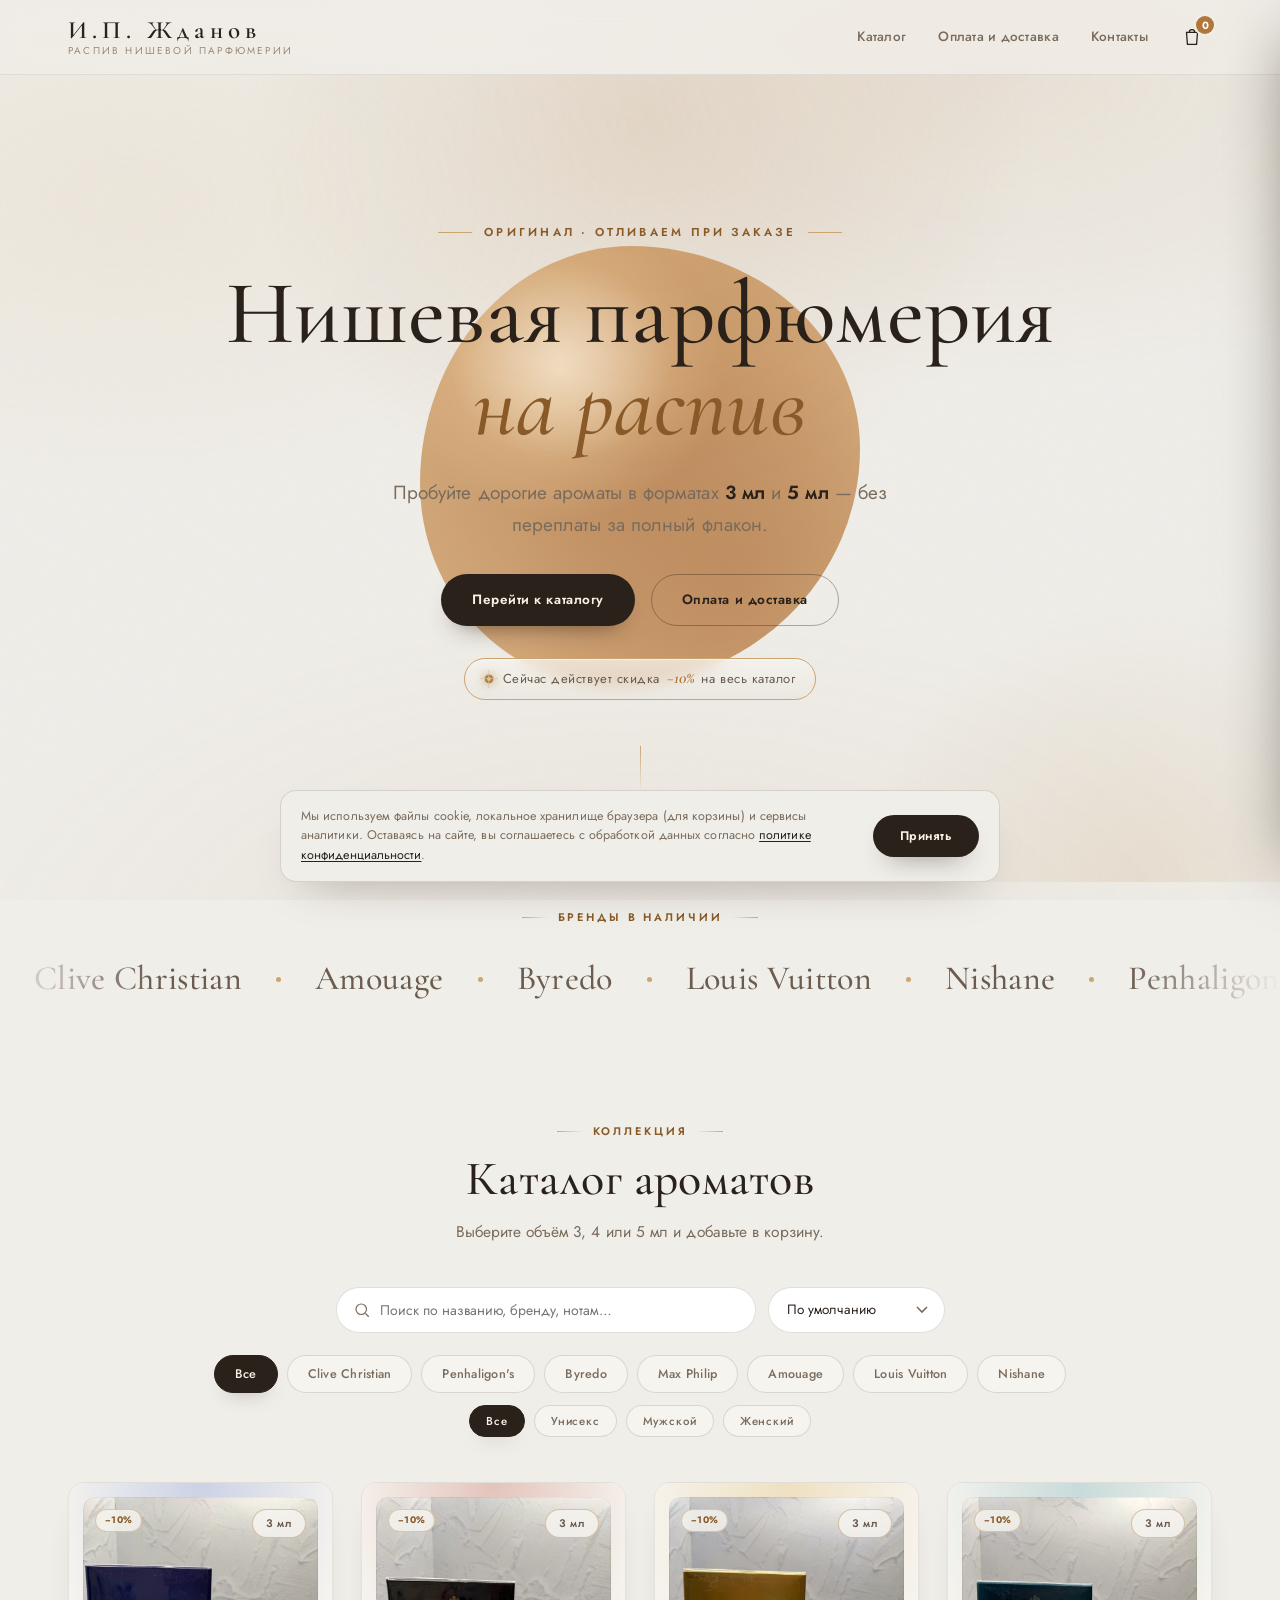
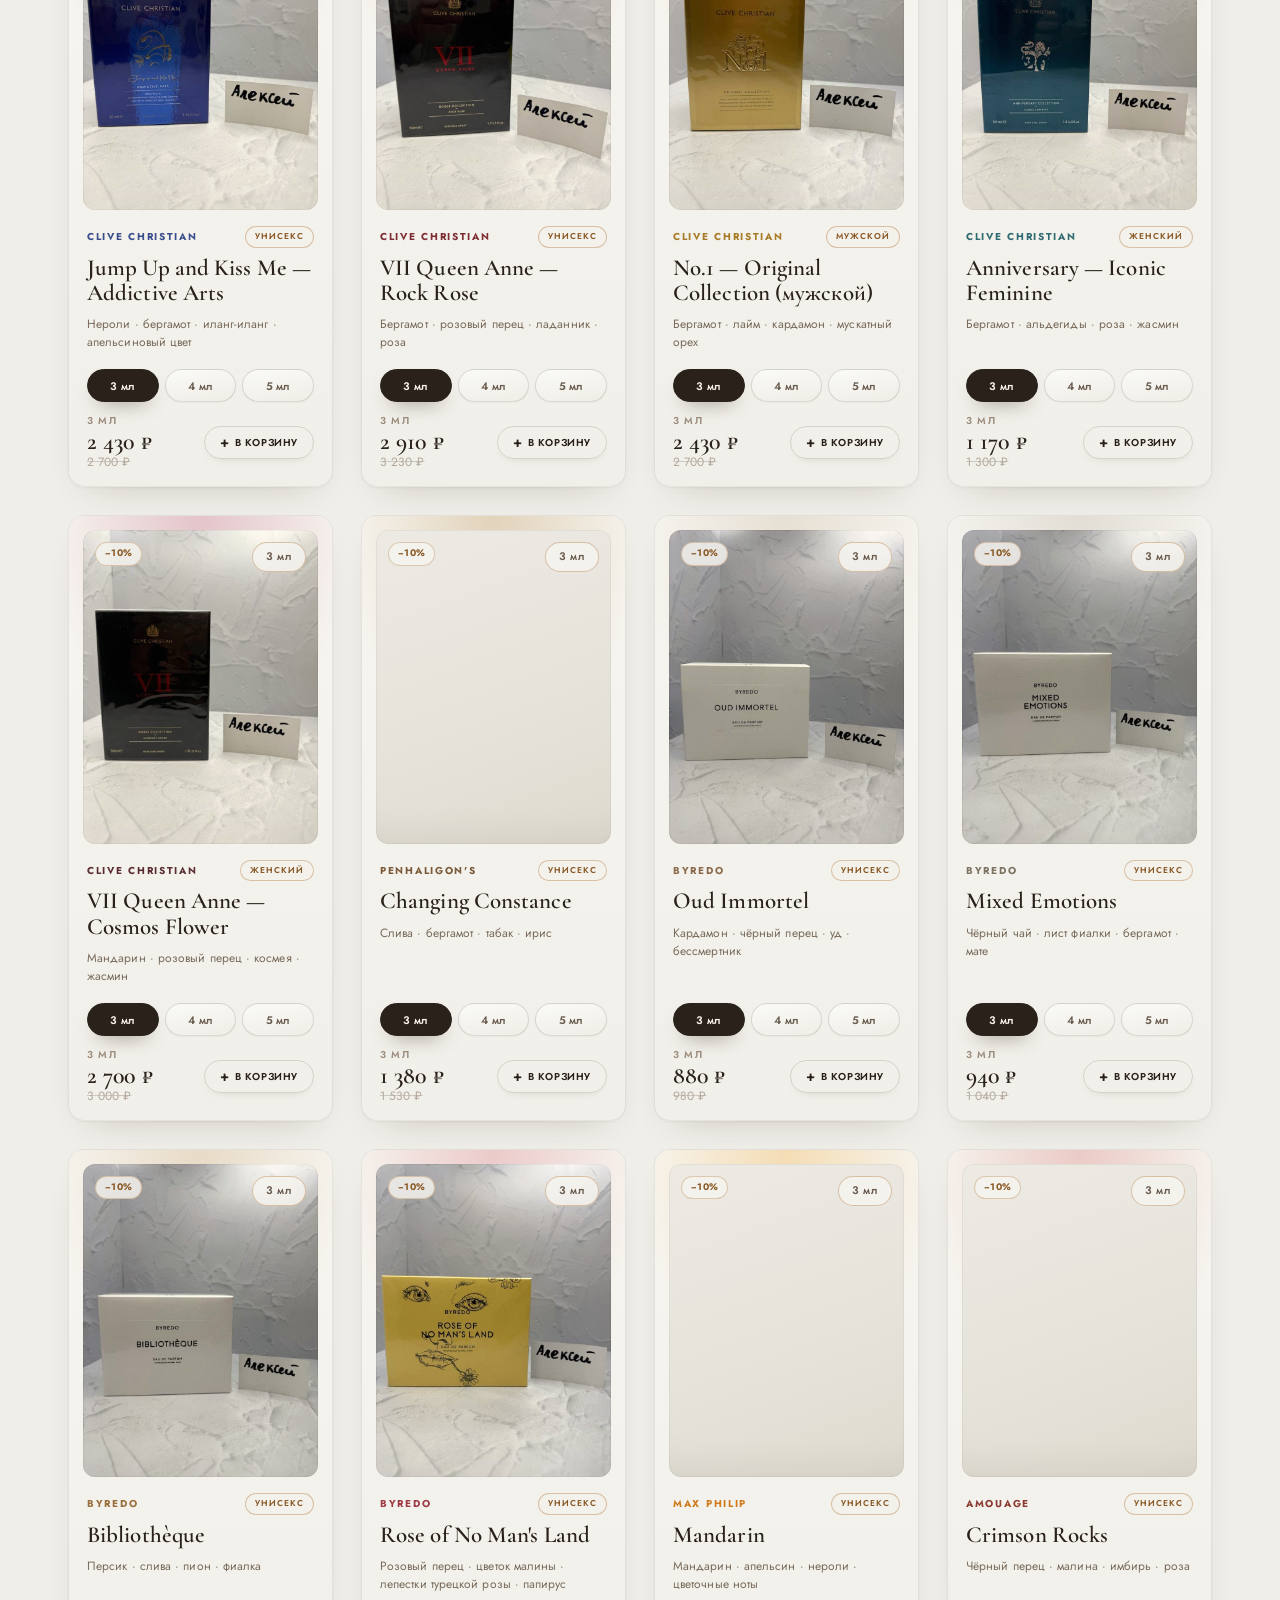
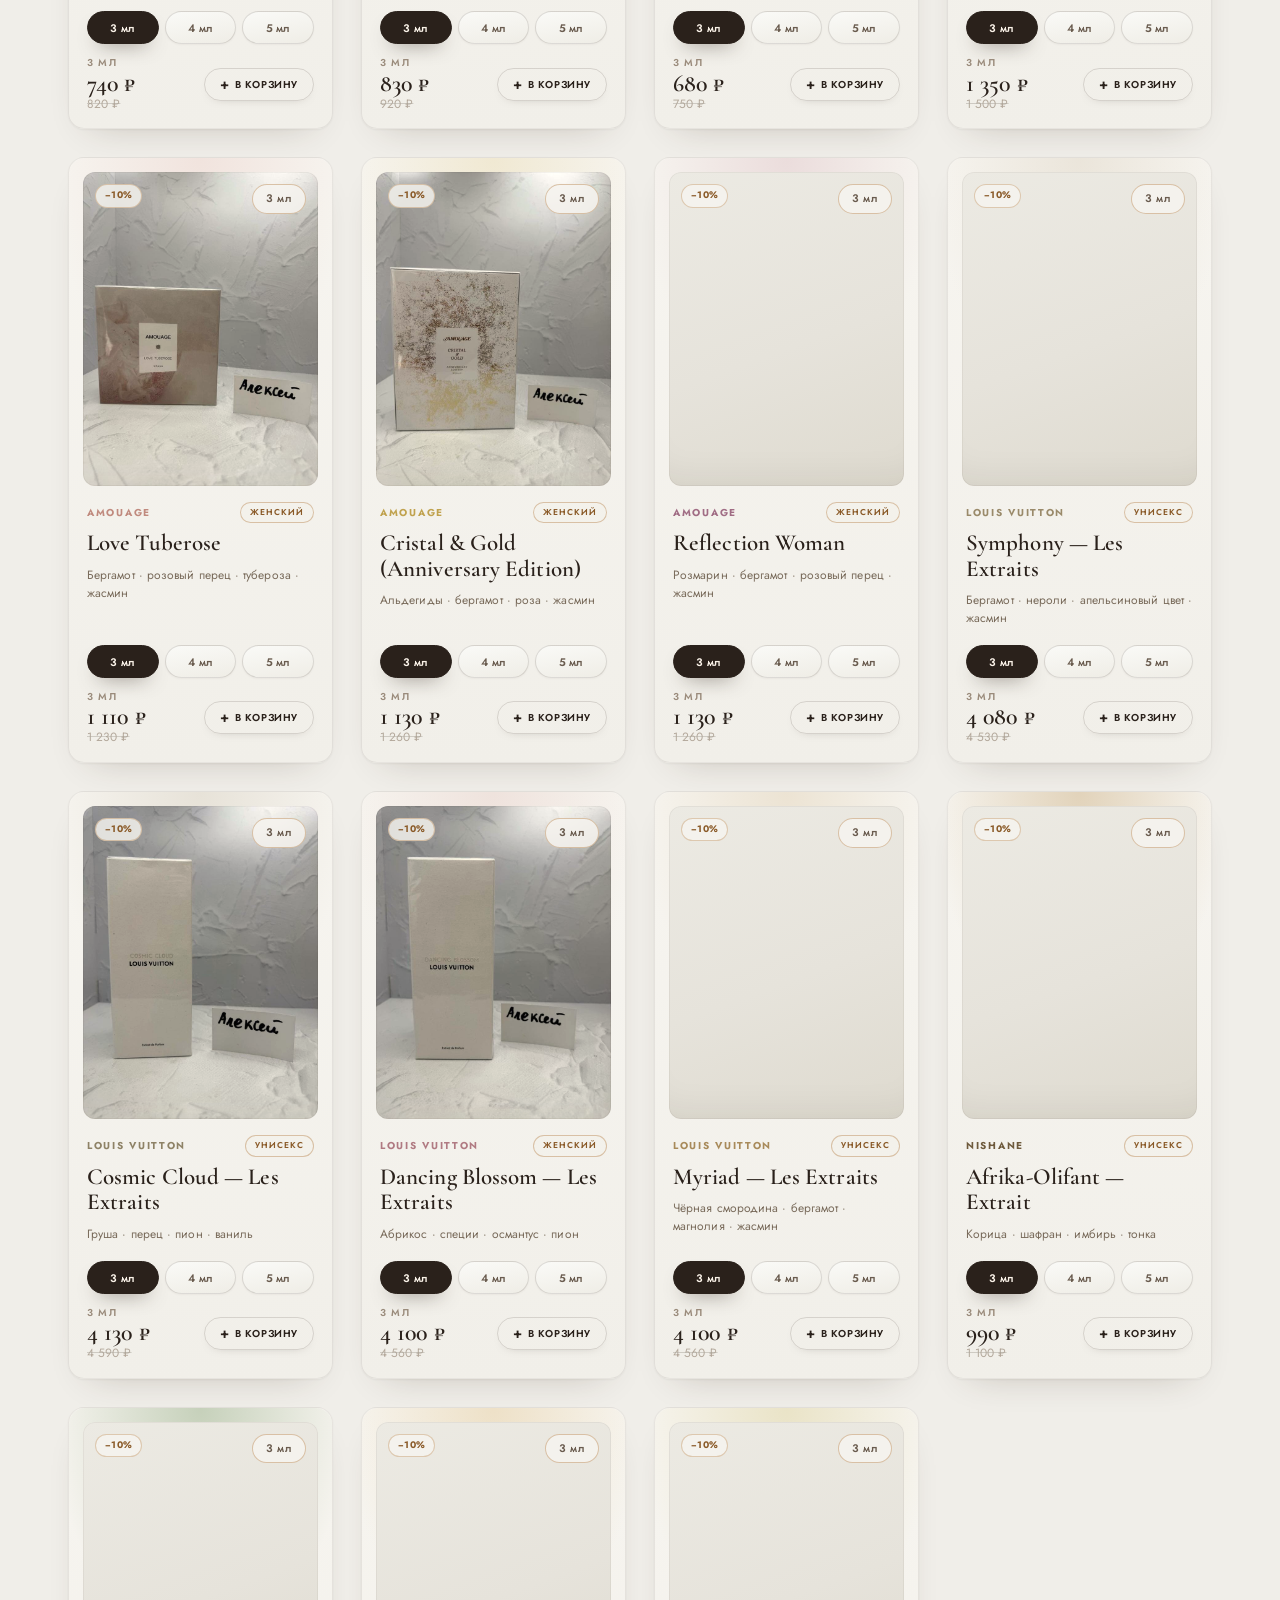
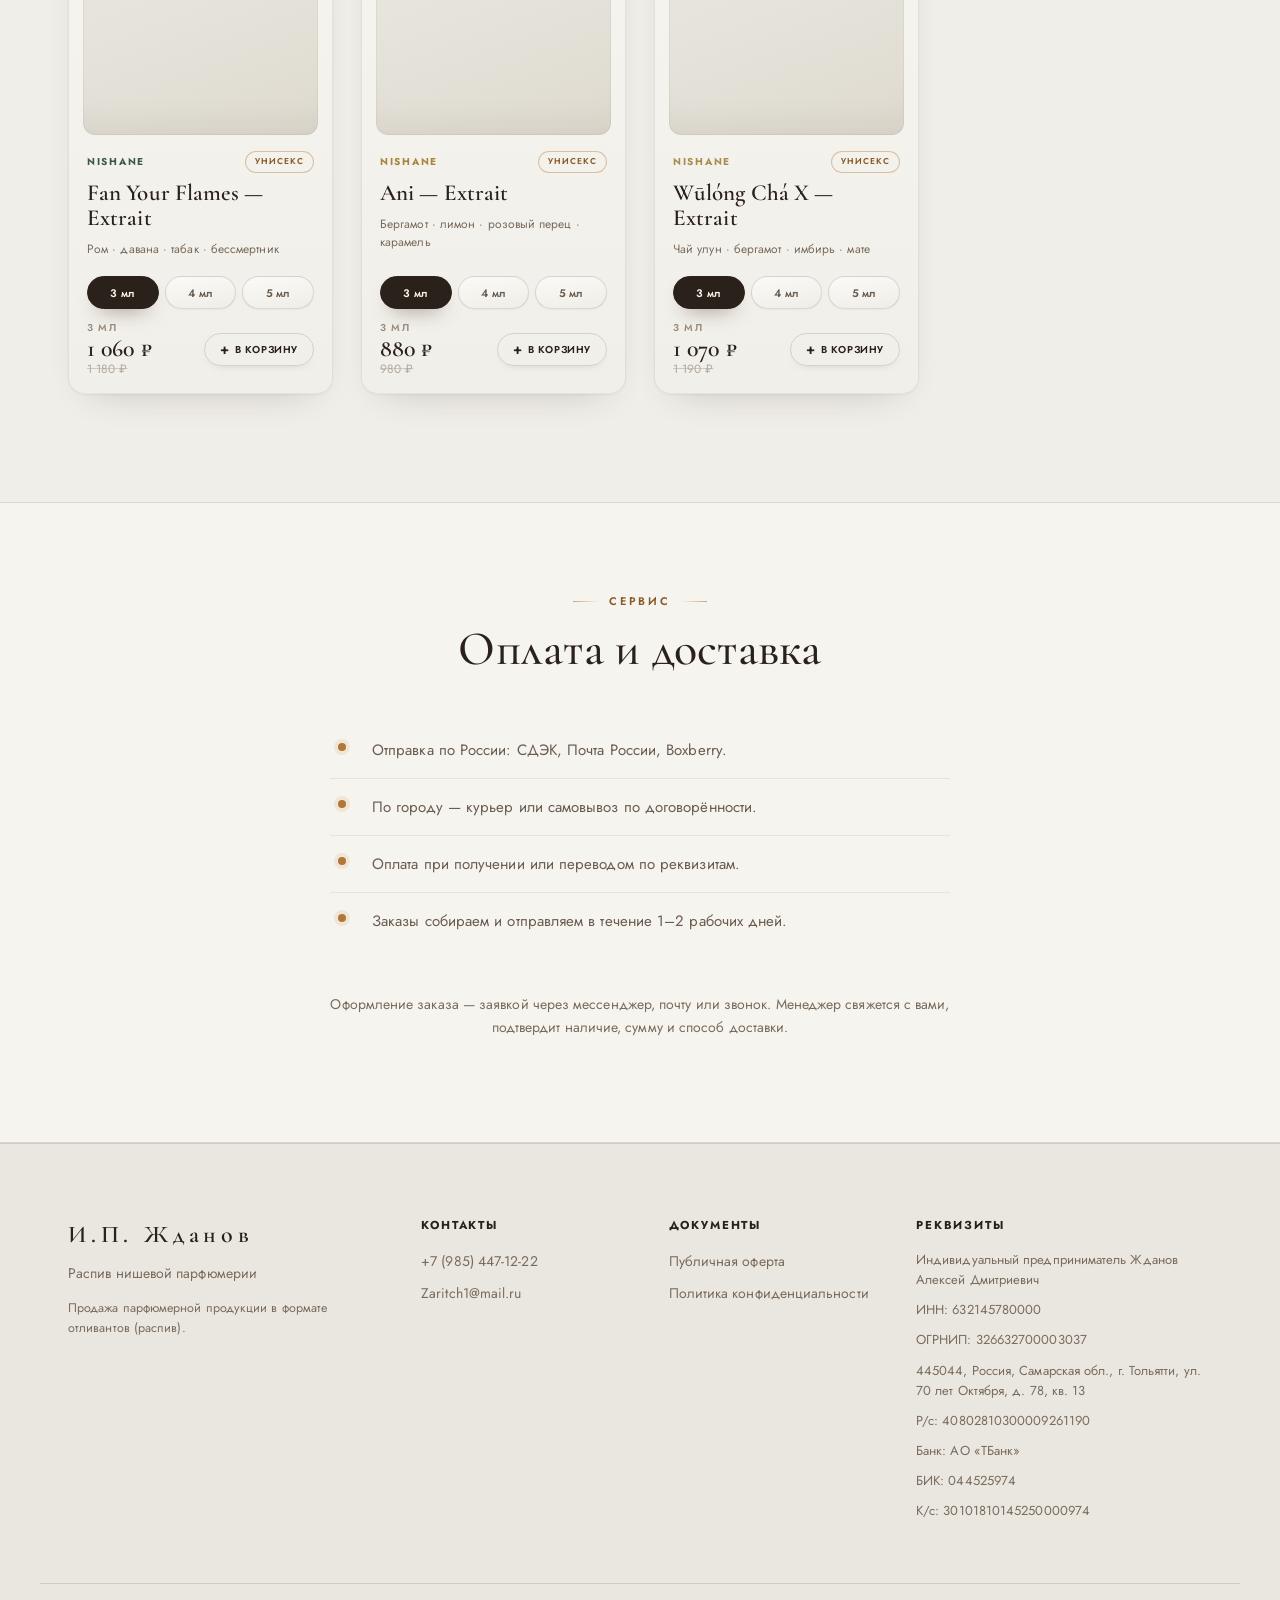
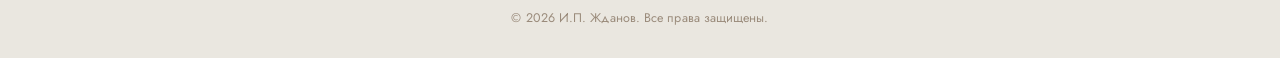
==== commit ae510d1f: "Убран блок «Почему у нас покупают» + шаги (по просьбе) и его CSS Co-Authored-By: Claude Opus 4.8 (1M" ====
--- a/index.html
+++ b/index.html
@@ -110,45 +110,6 @@
     </div>
   </section>
 
-  <!-- ПОЧЕМУ МЫ / ДОВЕРИЕ -->
-  <section class="features">
-    <div class="container">
-      <div class="section-head reveal">
-        <span class="eyebrow">Почему у нас покупают</span>
-        <h2 class="section-title">Спокойно пробовать дорогое</h2>
-      </div>
-      <div class="features-grid">
-        <div class="feature reveal">
-          <div class="feature-ic" aria-hidden="true">✦</div>
-          <h3>Только оригинал</h3>
-          <p>Разливаем из оригинальных флаконов, купленных в проверенных источниках. Никаких подделок и «реплик».</p>
-        </div>
-        <div class="feature reveal">
-          <div class="feature-ic" aria-hidden="true">⚗</div>
-          <h3>Отливаем под заказ</h3>
-          <p>Каждый отливант наполняется свежим под ваш заказ — вы получаете именно тот аромат, что выбрали.</p>
-        </div>
-        <div class="feature reveal">
-          <div class="feature-ic" aria-hidden="true">◇</div>
-          <h3>Чистые атомайзеры</h3>
-          <p>Используем новые качественные атомайзеры с надёжным распылителем — удобно носить с собой.</p>
-        </div>
-        <div class="feature reveal">
-          <div class="feature-ic" aria-hidden="true">➤</div>
-          <h3>Быстрая отправка</h3>
-          <p>Собираем и отправляем заказ в течение 1–2 рабочих дней по всей России: СДЭК, Почта, Boxberry.</p>
-        </div>
-      </div>
-
-      <div class="steps reveal">
-        <div class="step"><span class="step-n">1</span><p>Выбираете аромат и объём, добавляете в корзину</p></div>
-        <div class="step"><span class="step-n">2</span><p>Оставляете заявку — менеджер связывается с вами</p></div>
-        <div class="step"><span class="step-n">3</span><p>Подтверждаем наличие, сумму и способ доставки</p></div>
-        <div class="step"><span class="step-n">4</span><p>Оплата и отправка — получаете заказ</p></div>
-      </div>
-    </div>
-  </section>
-
   <!-- КАТАЛОГ -->
   <section class="catalog" id="catalog">
     <div class="container">
--- a/assets/css/styles.css
+++ b/assets/css/styles.css
@@ -751,33 +751,6 @@
 .doc .req-box p{margin:5px 0}
 .doc .muted{color:var(--muted);font-size:13px}
 
-/* ============================= ПОЧЕМУ МЫ / КАК ЭТО РАБОТАЕТ ============================= */
-.features{padding:clamp(48px,7vw,84px) 0 0}
-.features-grid{display:grid;grid-template-columns:repeat(4,minmax(0,1fr));gap:20px}
-.feature{
-  background:linear-gradient(180deg,#F7F5F0 0%,#F1EFE9 100%);
-  border:1px solid var(--line-soft);border-radius:16px;padding:26px 22px;
-  box-shadow:var(--shadow-card);
-}
-.feature-ic{
-  width:44px;height:44px;border-radius:12px;display:flex;align-items:center;justify-content:center;
-  background:var(--gold-tint);color:var(--gold-deep);font-size:20px;margin-bottom:16px;
-}
-.feature h3{font-family:var(--serif);font-size:21px;font-weight:600;margin:0 0 8px;line-height:1.15}
-.feature p{margin:0;font-size:13.5px;color:var(--muted);line-height:1.6}
-
-.steps{
-  display:grid;grid-template-columns:repeat(4,minmax(0,1fr));gap:18px;
-  margin-top:clamp(34px,5vw,52px);padding-top:clamp(34px,5vw,52px);border-top:1px solid var(--line-soft);
-}
-.step{display:flex;flex-direction:column;align-items:flex-start;gap:12px}
-.step-n{
-  width:34px;height:34px;border-radius:50%;flex:none;
-  display:flex;align-items:center;justify-content:center;
-  background:var(--btn);color:#fbf3e9;font-family:var(--serif);font-size:17px;font-weight:600;
-}
-.step p{margin:0;font-size:13.5px;color:var(--ink-soft);line-height:1.55}
-
 /* ============================= ПОИСК / СОРТИРОВКА КАТАЛОГА ============================= */
 .catalog-tools{display:flex;gap:12px;justify-content:center;flex-wrap:wrap;margin-bottom:22px}
 .search-field{
@@ -842,13 +815,7 @@
 }
 
 /* ============================= АДАПТИВ: НОВЫЕ БЛОКИ ============================= */
-@media (max-width:1024px){
-  .features-grid{grid-template-columns:repeat(2,minmax(0,1fr))}
-  .steps{grid-template-columns:repeat(2,minmax(0,1fr))}
-}
 @media (max-width:560px){
-  .features-grid{grid-template-columns:1fr}
-  .steps{grid-template-columns:1fr;gap:14px}
   .catalog-tools{flex-direction:column}
   .search-field,.sort-select{max-width:none;width:100%}
 }
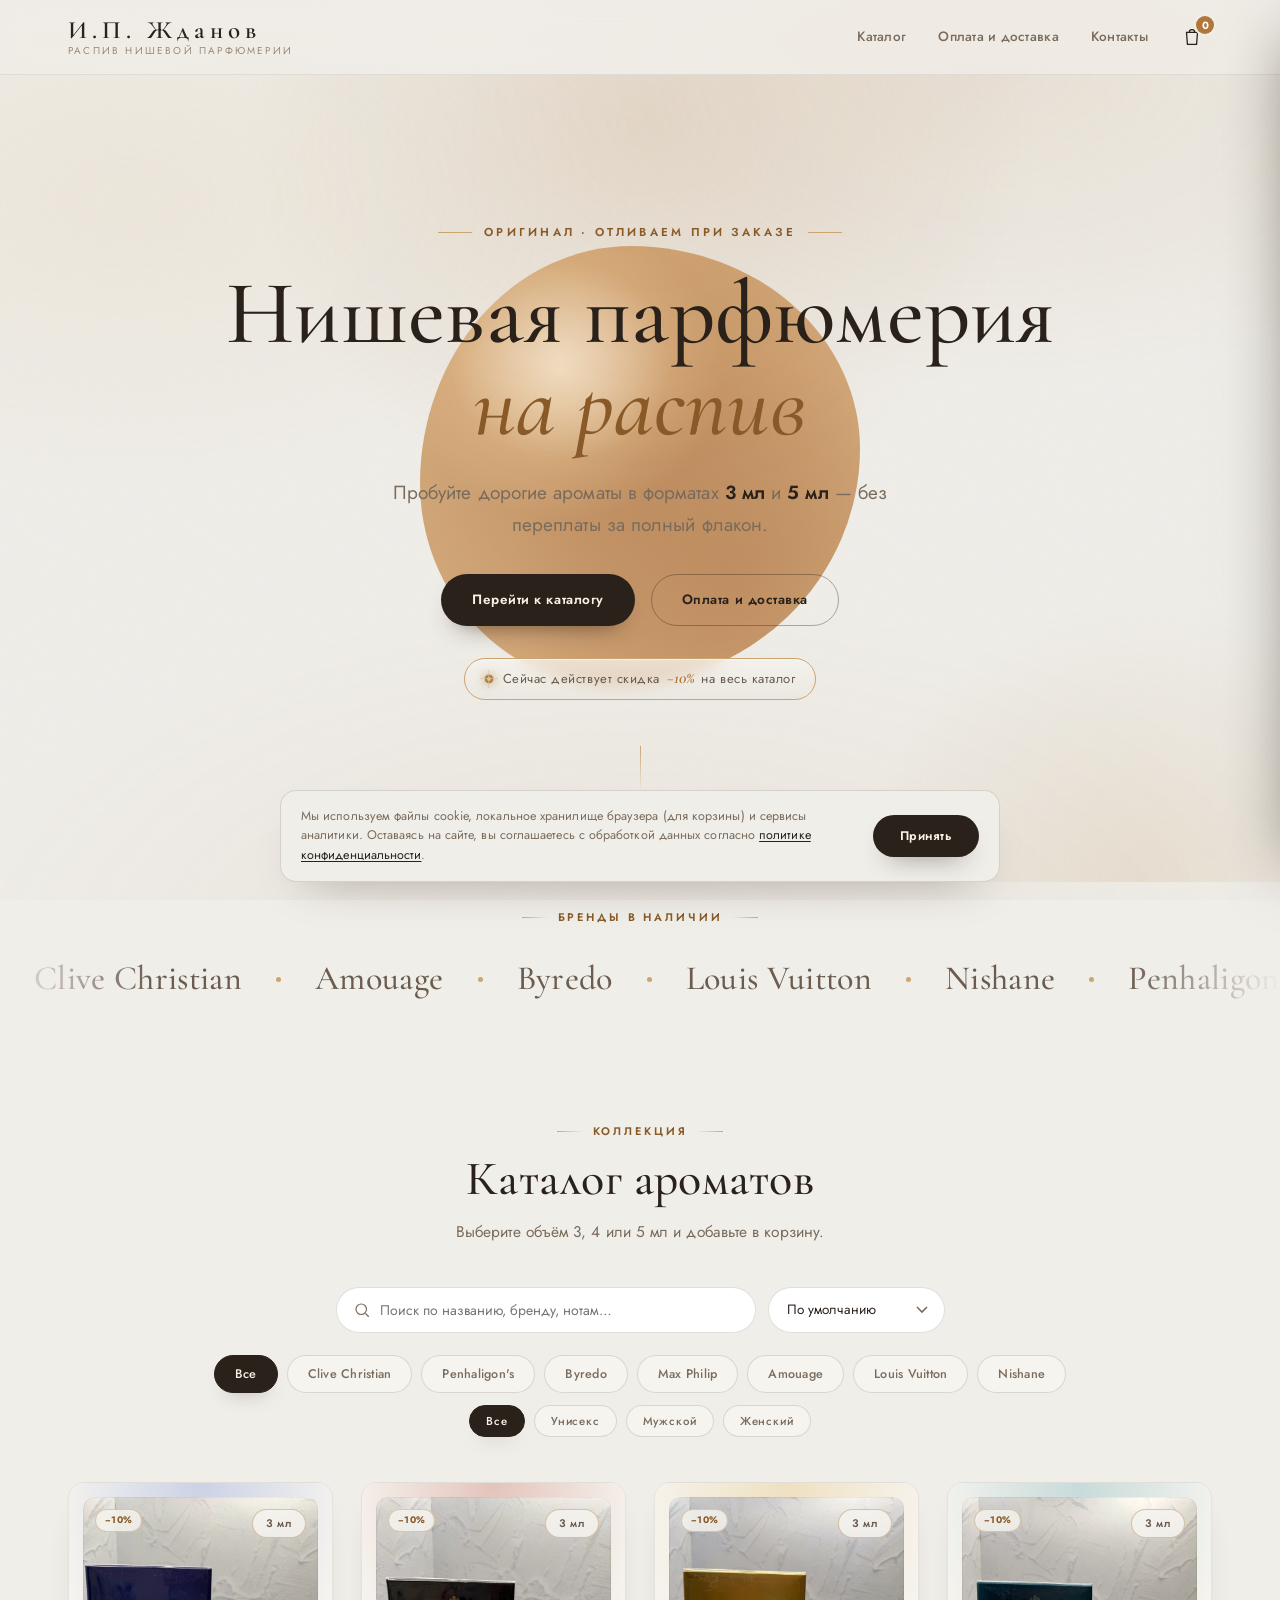
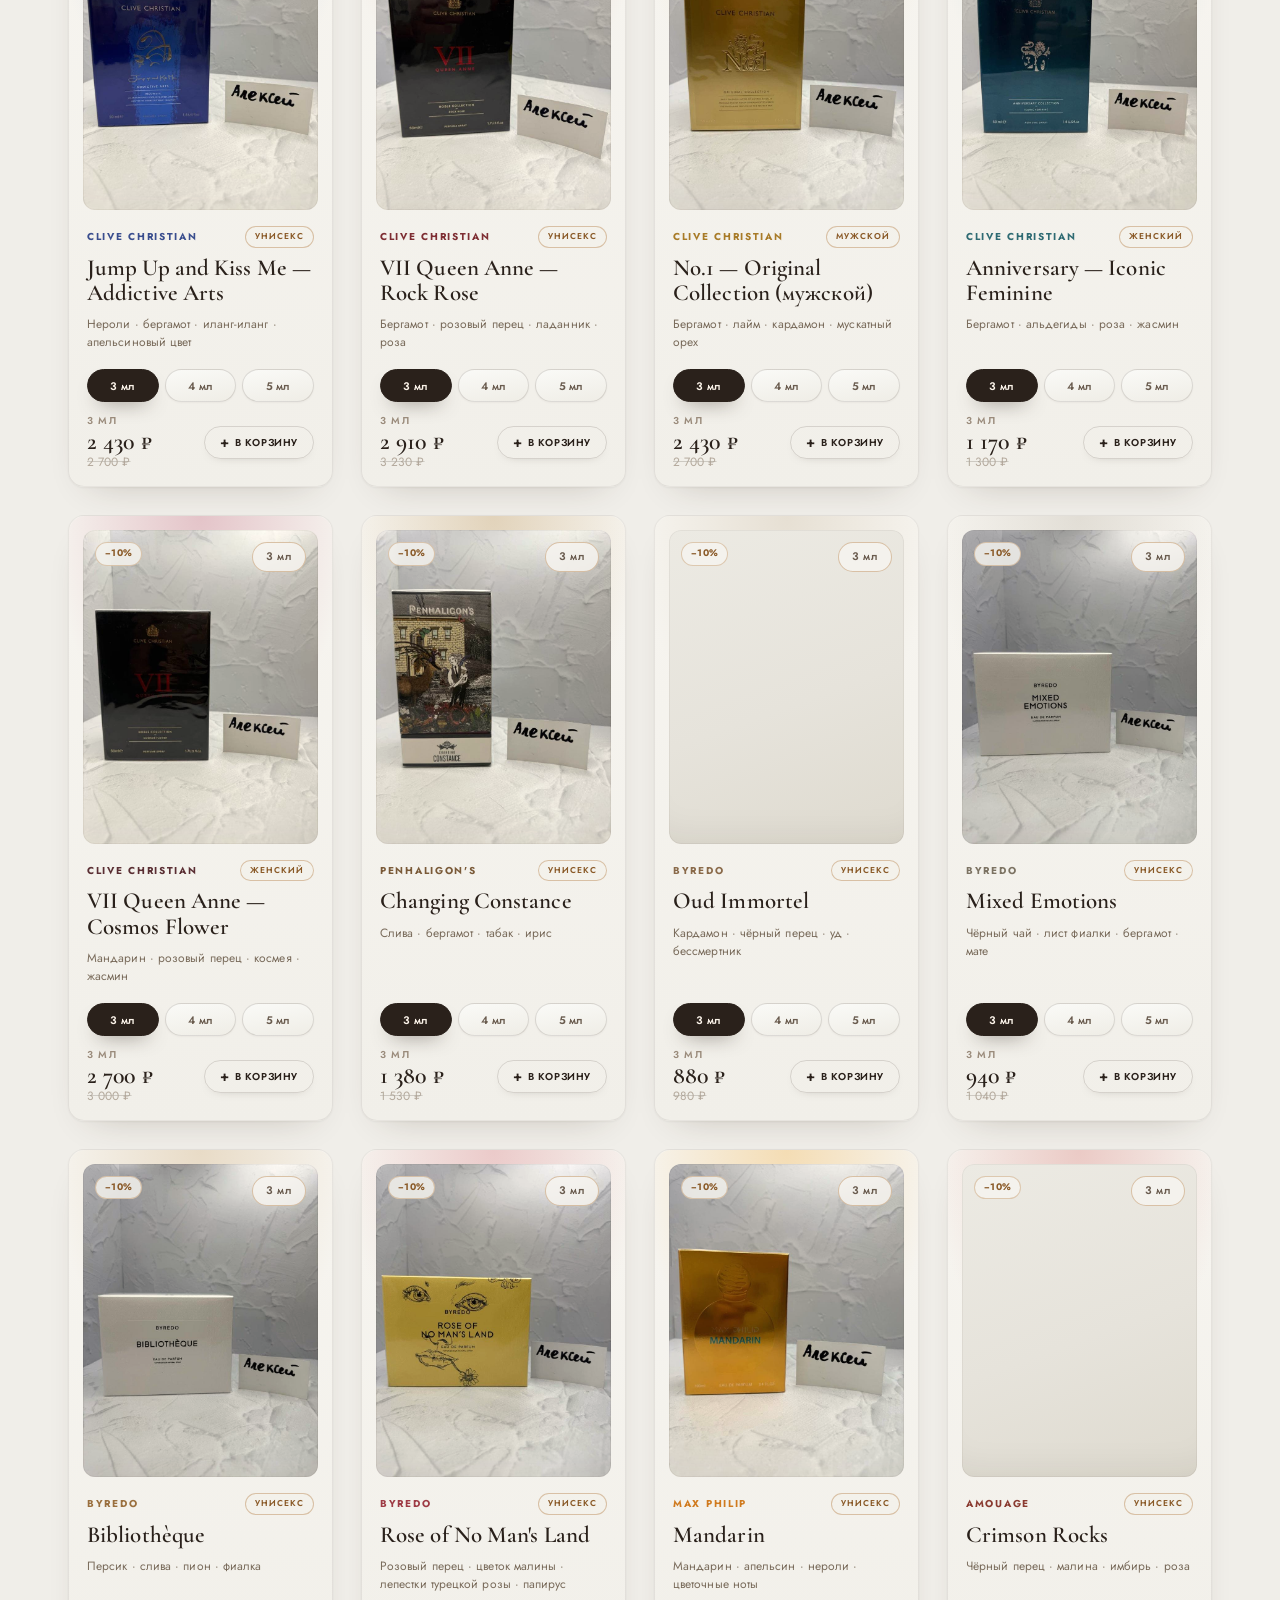
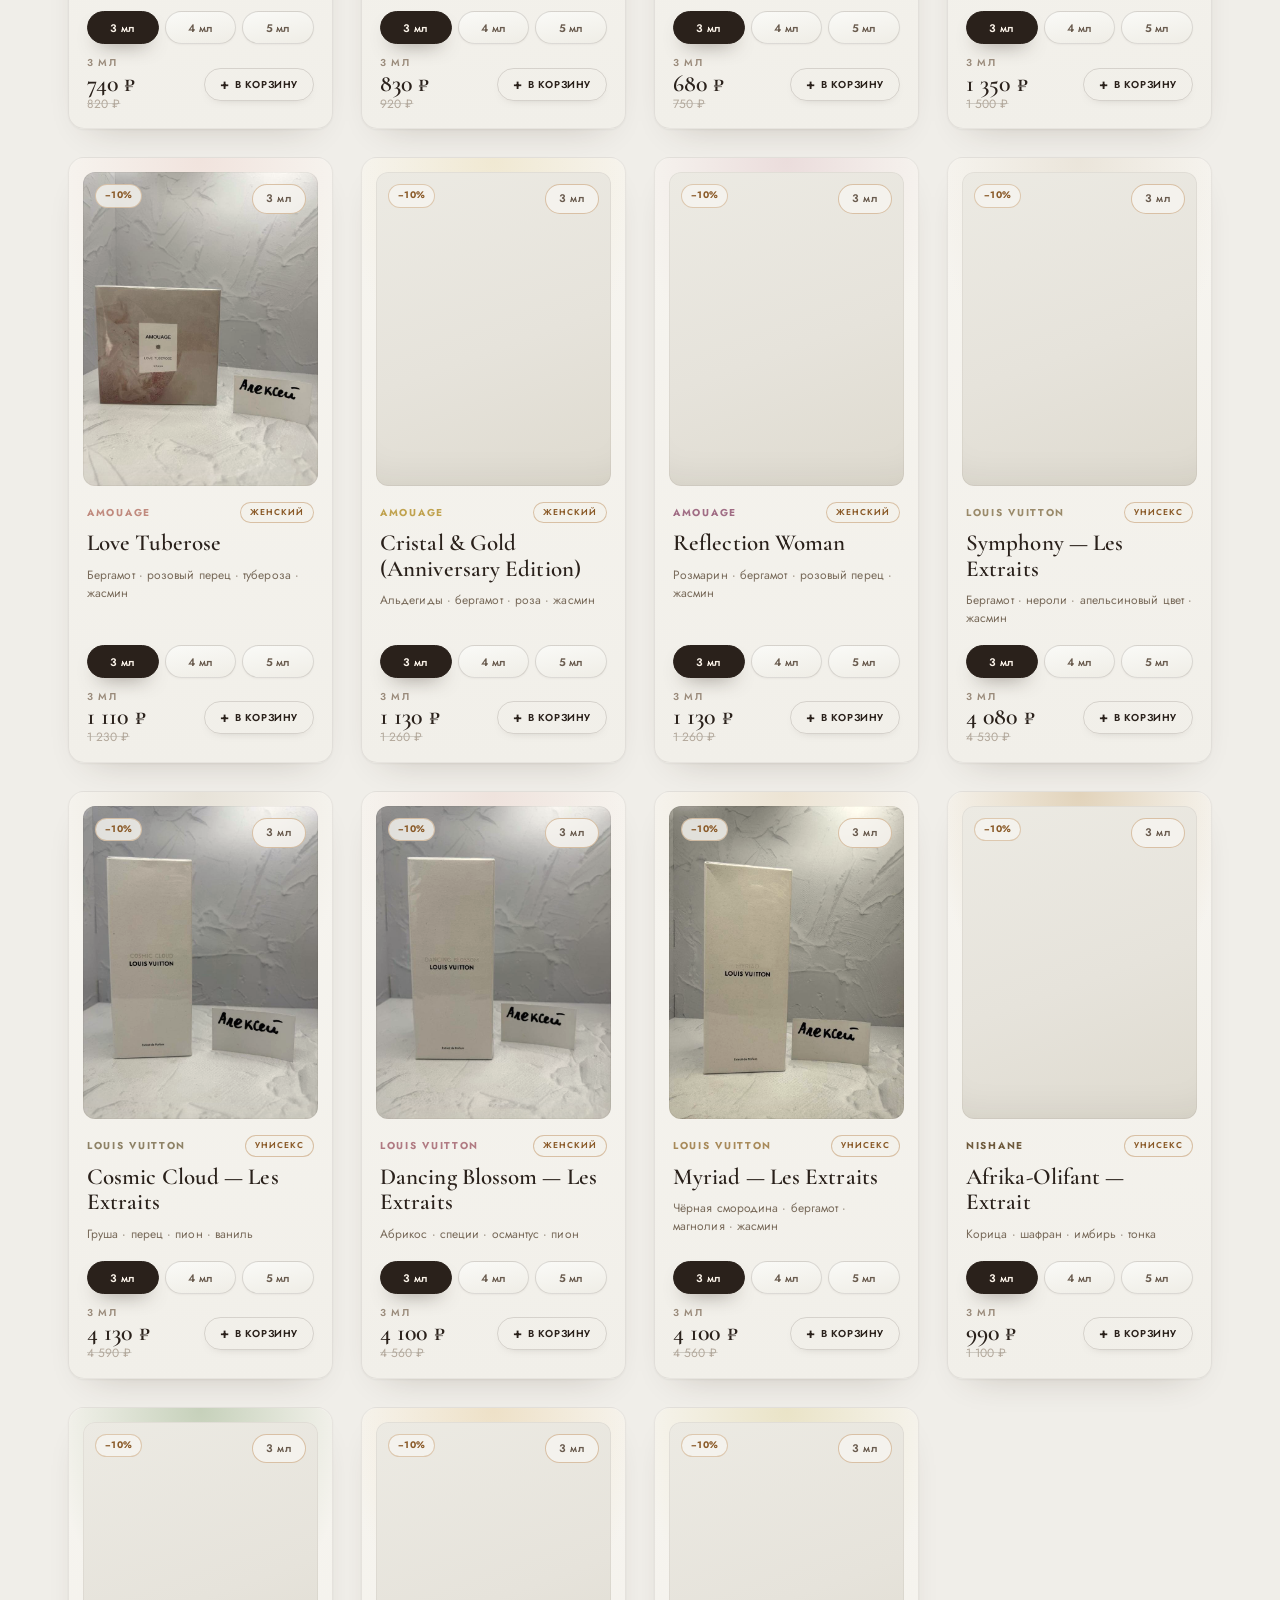
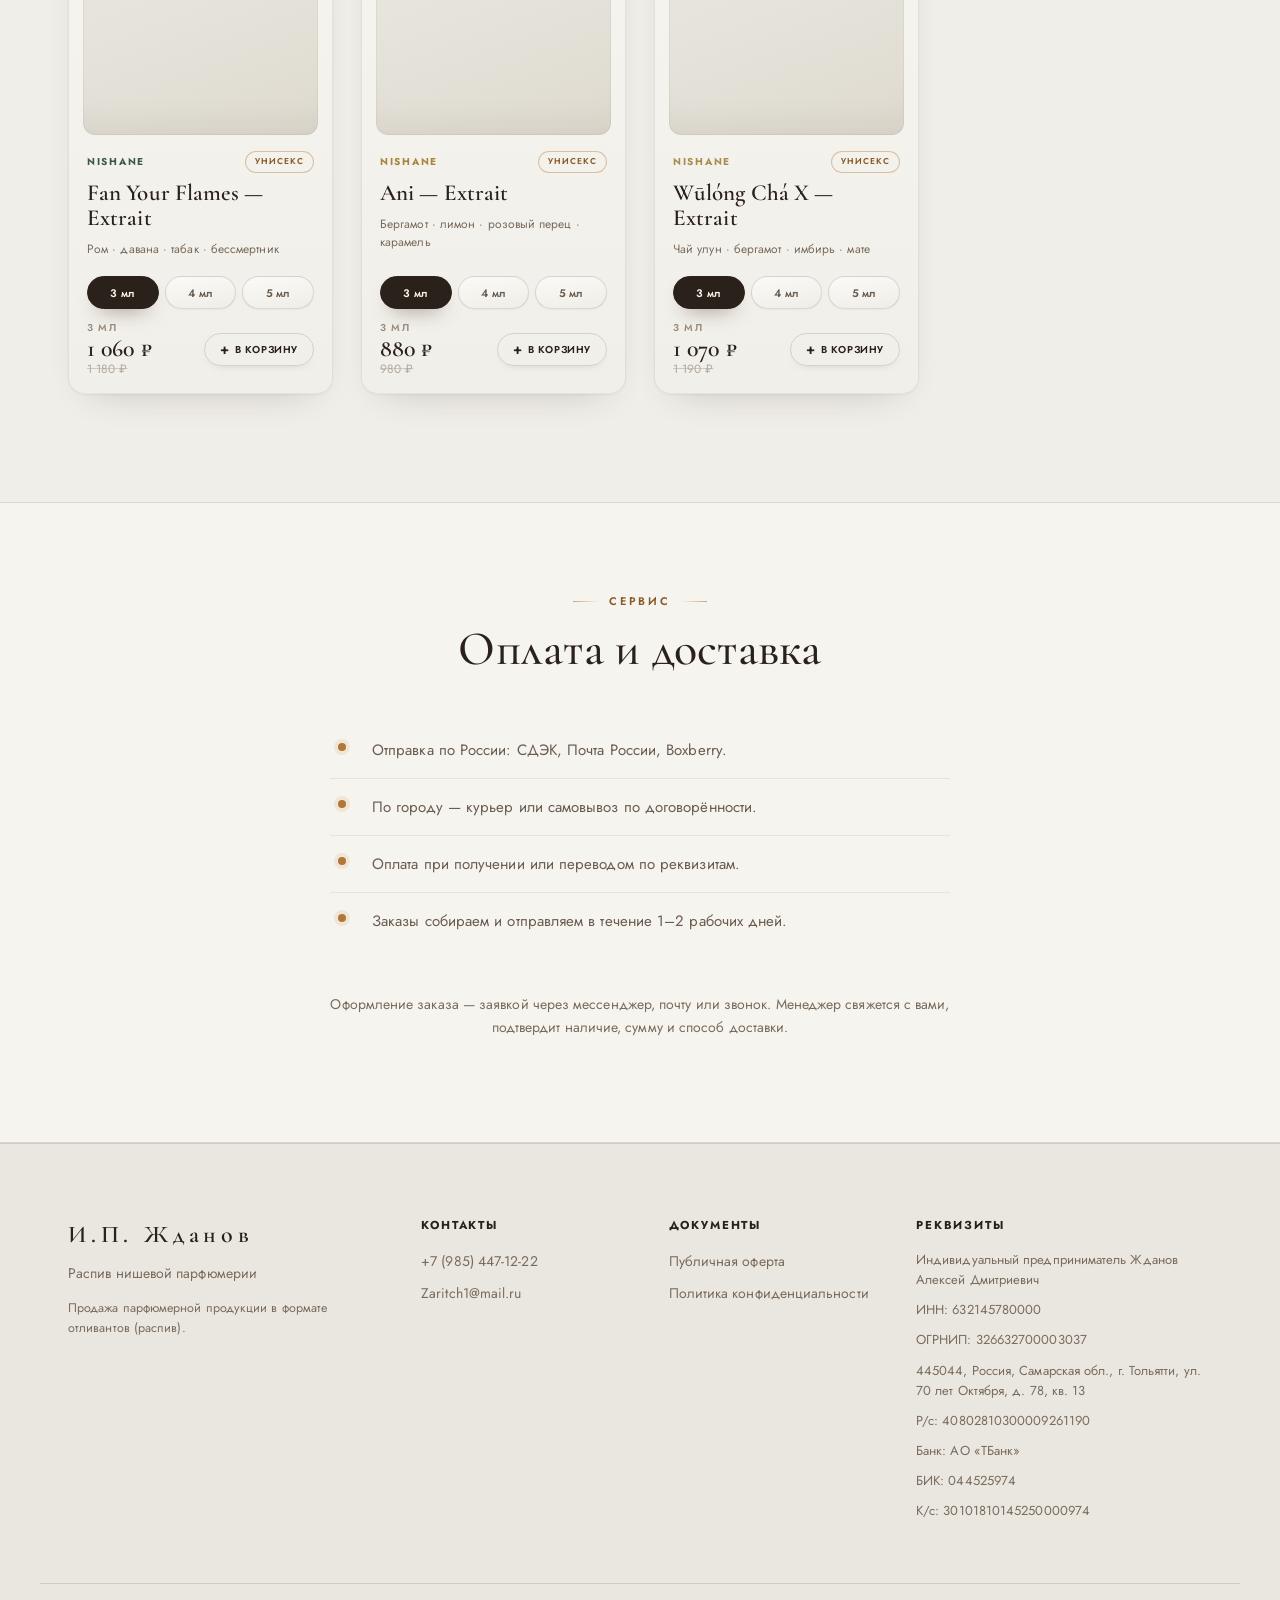
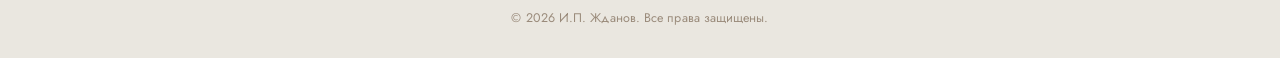
==== commit 88e84389: "Прописан домен raspivshop.ru (og-теги, canonical, robots, sitemap) Co-Authored-By: Claude Opus 4.8 (" ====
--- a/index.html
+++ b/index.html
@@ -9,21 +9,21 @@
   <link rel="icon" href="data:image/svg+xml,%3Csvg xmlns='http://www.w3.org/2000/svg' viewBox='0 0 64 64'%3E%3Crect width='64' height='64' rx='14' fill='%23f6f3ee'/%3E%3Cpath d='M32 12 C44 30 46 38 32 50 C18 38 20 30 32 12 Z' fill='%23b9975b'/%3E%3C/svg%3E" />
   <meta name="description" content="Распив оригинальной нишевой и люксовой парфюмерии: отливанты 3, 4 и 5 мл. Clive Christian, Amouage, Byredo, Louis Vuitton, Nishane, Penhaligon's." />
 
-  <!-- ВАЖНО: после покупки домена заменить https://ВАШ-САЙТ.ru на реальный адрес (во всех файлах) -->
-  <link rel="canonical" href="https://ВАШ-САЙТ.ru/" />
+  <!-- Домен сайта: raspivshop.ru -->
+  <link rel="canonical" href="https://raspivshop.ru/" />
   <meta property="og:type" content="website" />
   <meta property="og:locale" content="ru_RU" />
   <meta property="og:site_name" content="И.П. Жданов" />
   <meta property="og:title" content="И.П. Жданов — распив нишевой парфюмерии" />
   <meta property="og:description" content="Пробуйте дорогие нишевые ароматы в форматах 3, 4 и 5 мл — без переплаты за полный флакон. Оригинал, отливаем при заказе." />
-  <meta property="og:url" content="https://ВАШ-САЙТ.ru/" />
-  <meta property="og:image" content="https://ВАШ-САЙТ.ru/assets/img/og-cover.jpg" />
+  <meta property="og:url" content="https://raspivshop.ru/" />
+  <meta property="og:image" content="https://raspivshop.ru/assets/img/og-cover.jpg" />
   <meta property="og:image:width" content="1200" />
   <meta property="og:image:height" content="630" />
   <meta name="twitter:card" content="summary_large_image" />
   <meta name="twitter:title" content="И.П. Жданов — распив нишевой парфюмерии" />
   <meta name="twitter:description" content="Пробуйте дорогие нишевые ароматы в форматах 3, 4 и 5 мл — без переплаты за полный флакон." />
-  <meta name="twitter:image" content="https://ВАШ-САЙТ.ru/assets/img/og-cover.jpg" />
+  <meta name="twitter:image" content="https://raspivshop.ru/assets/img/og-cover.jpg" />
 
   <link rel="preconnect" href="https://fonts.googleapis.com" />
   <link rel="preconnect" href="https://fonts.gstatic.com" crossorigin />
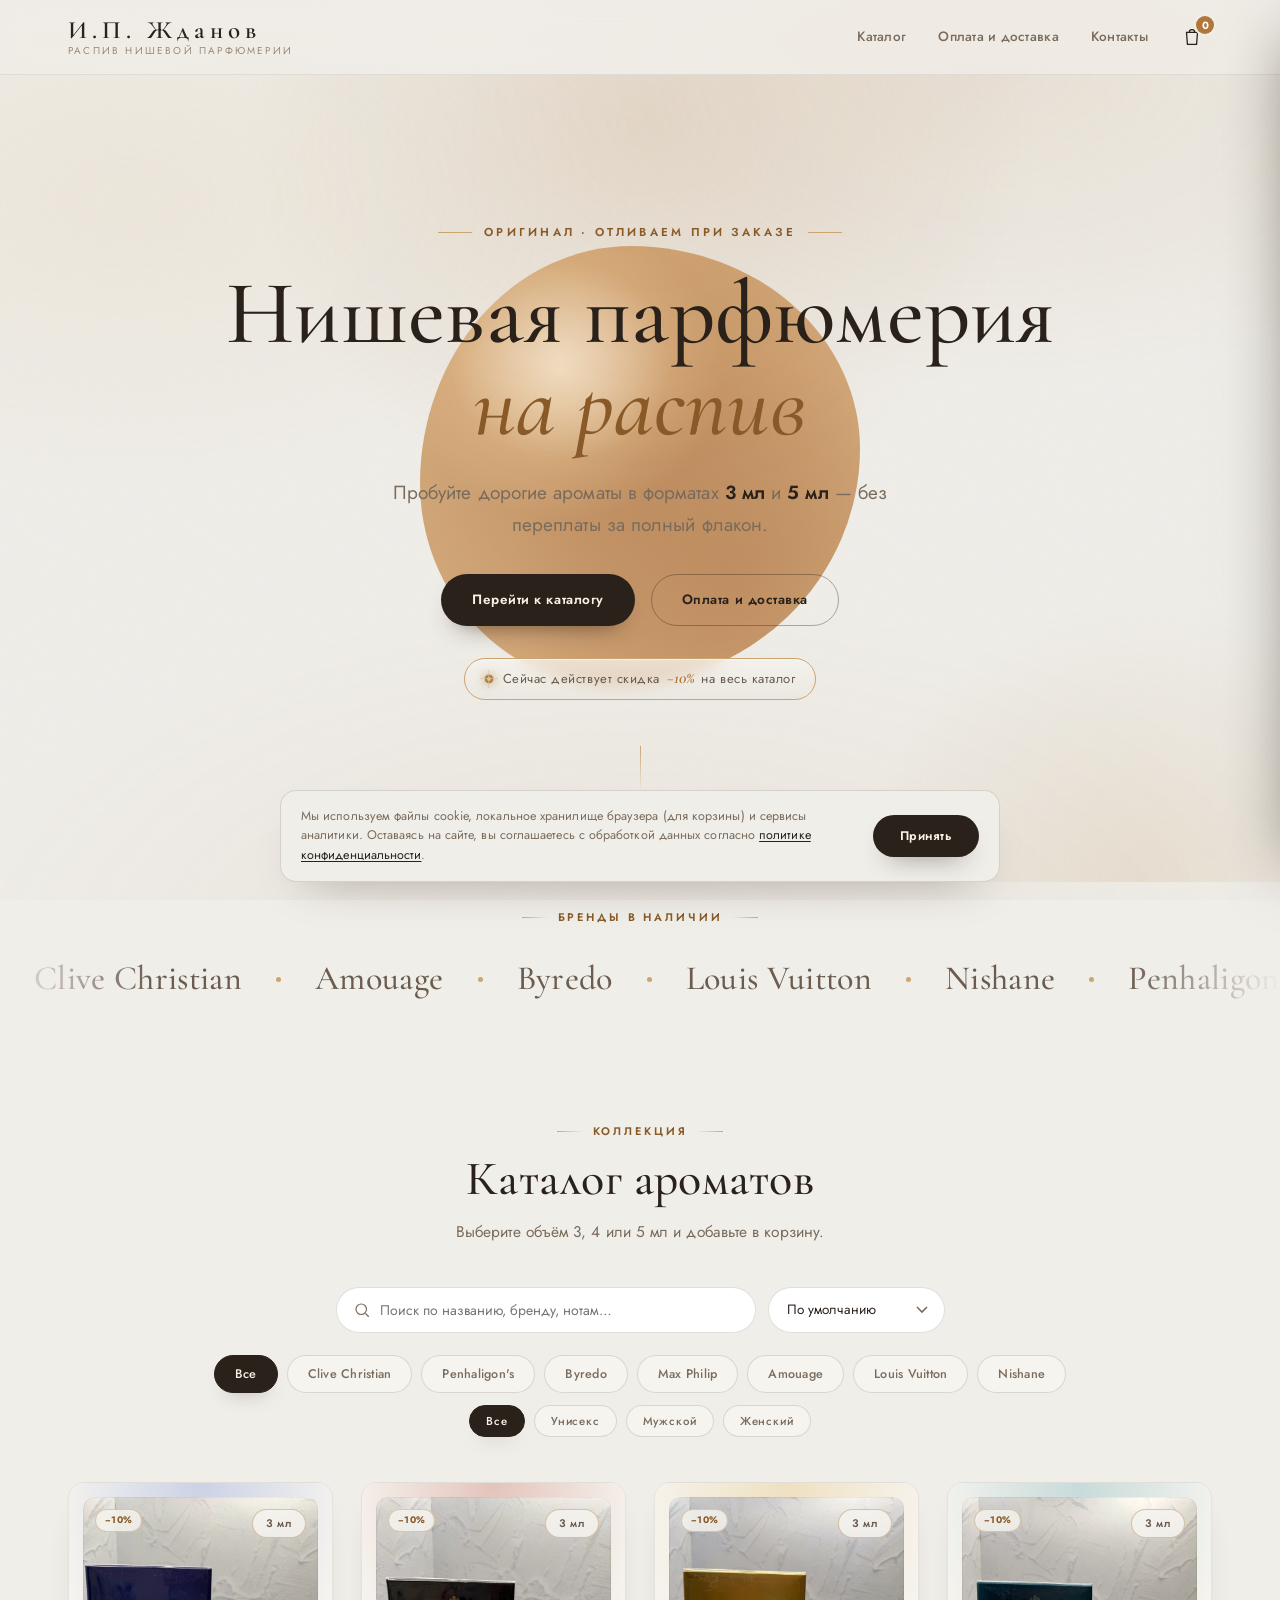
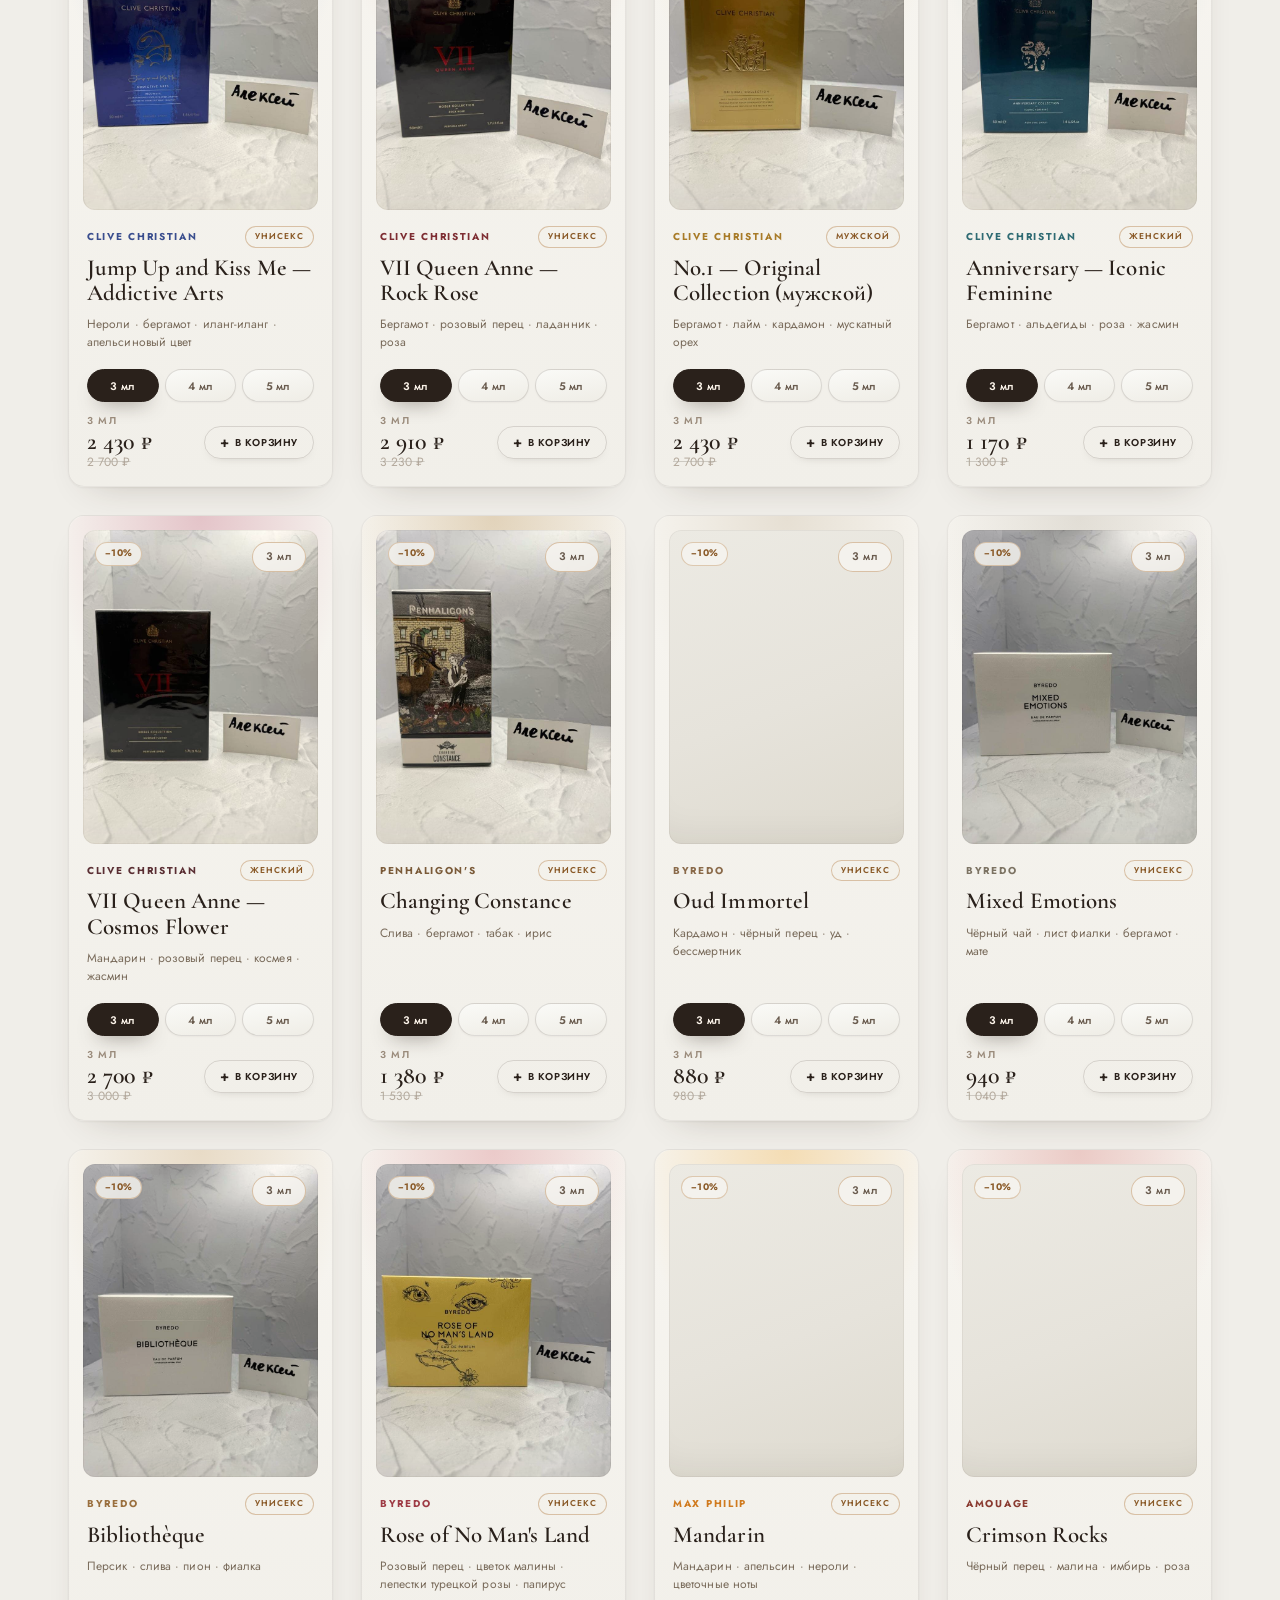
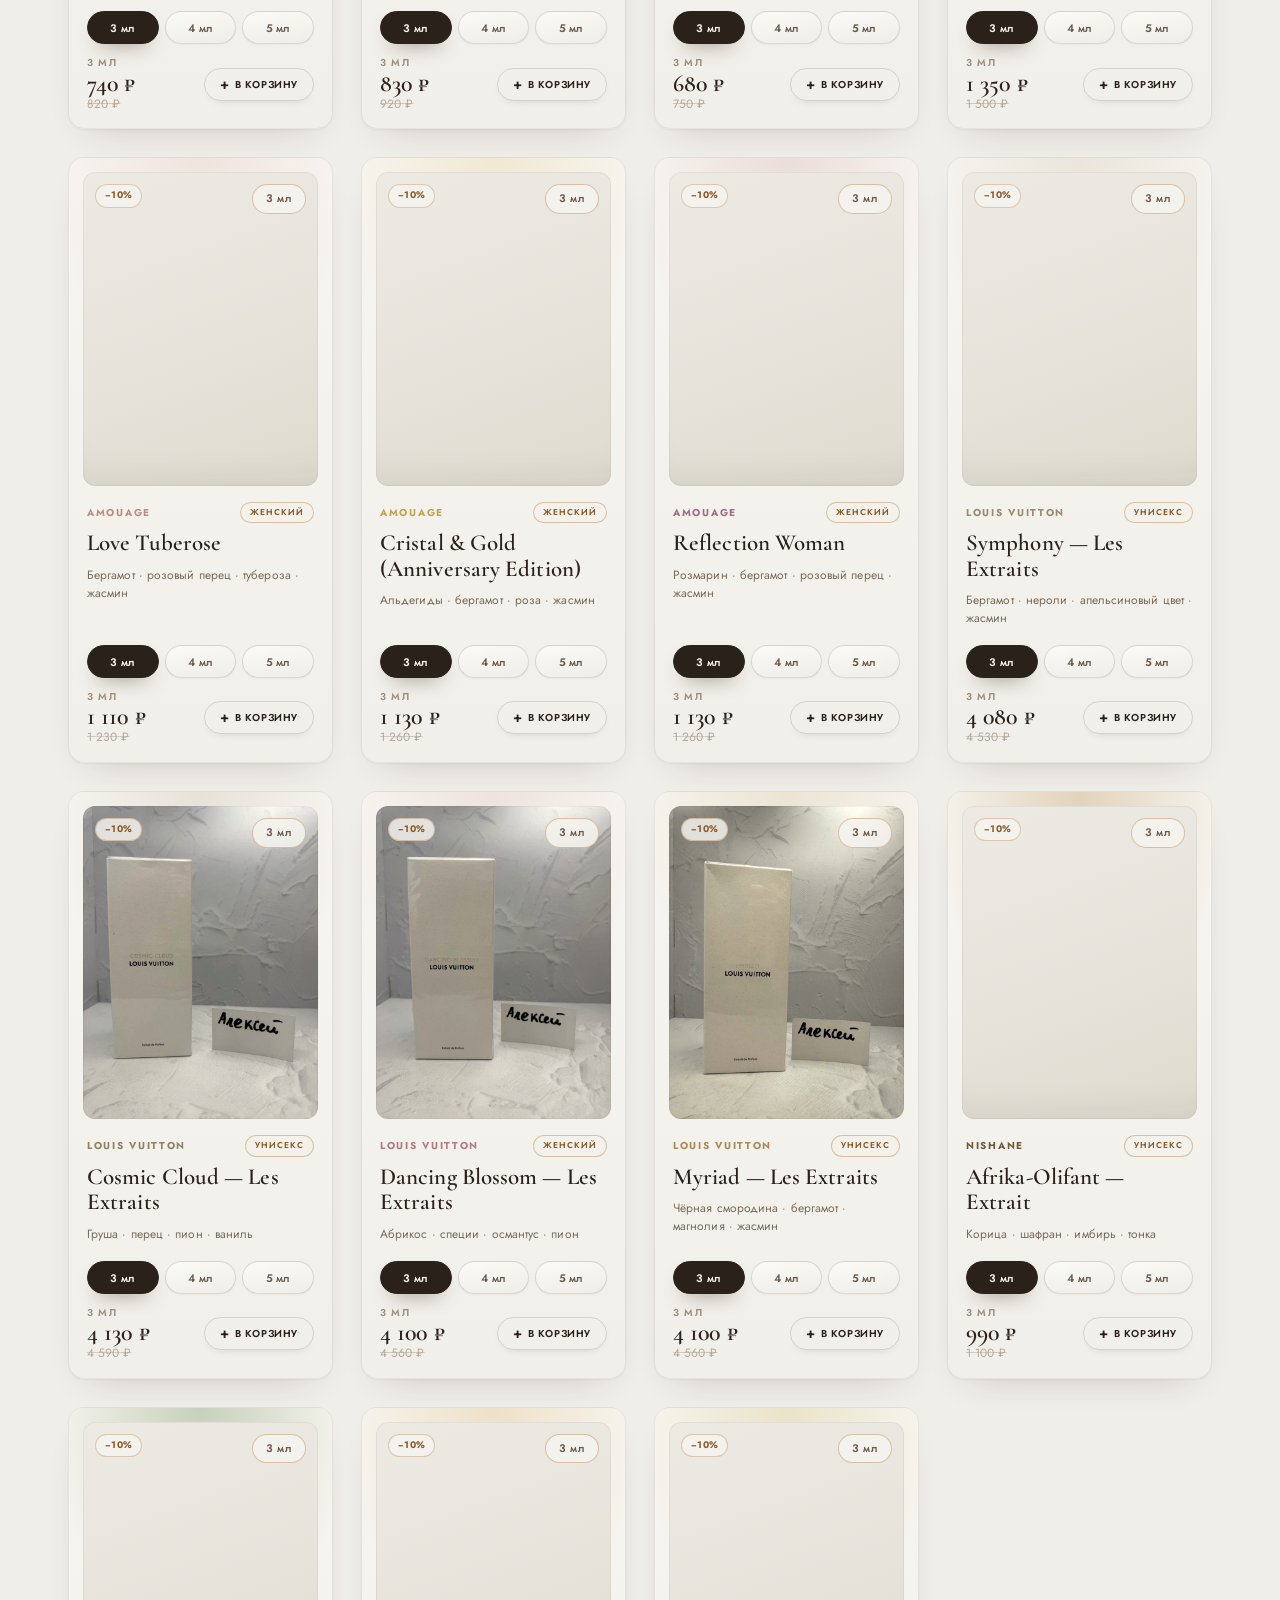
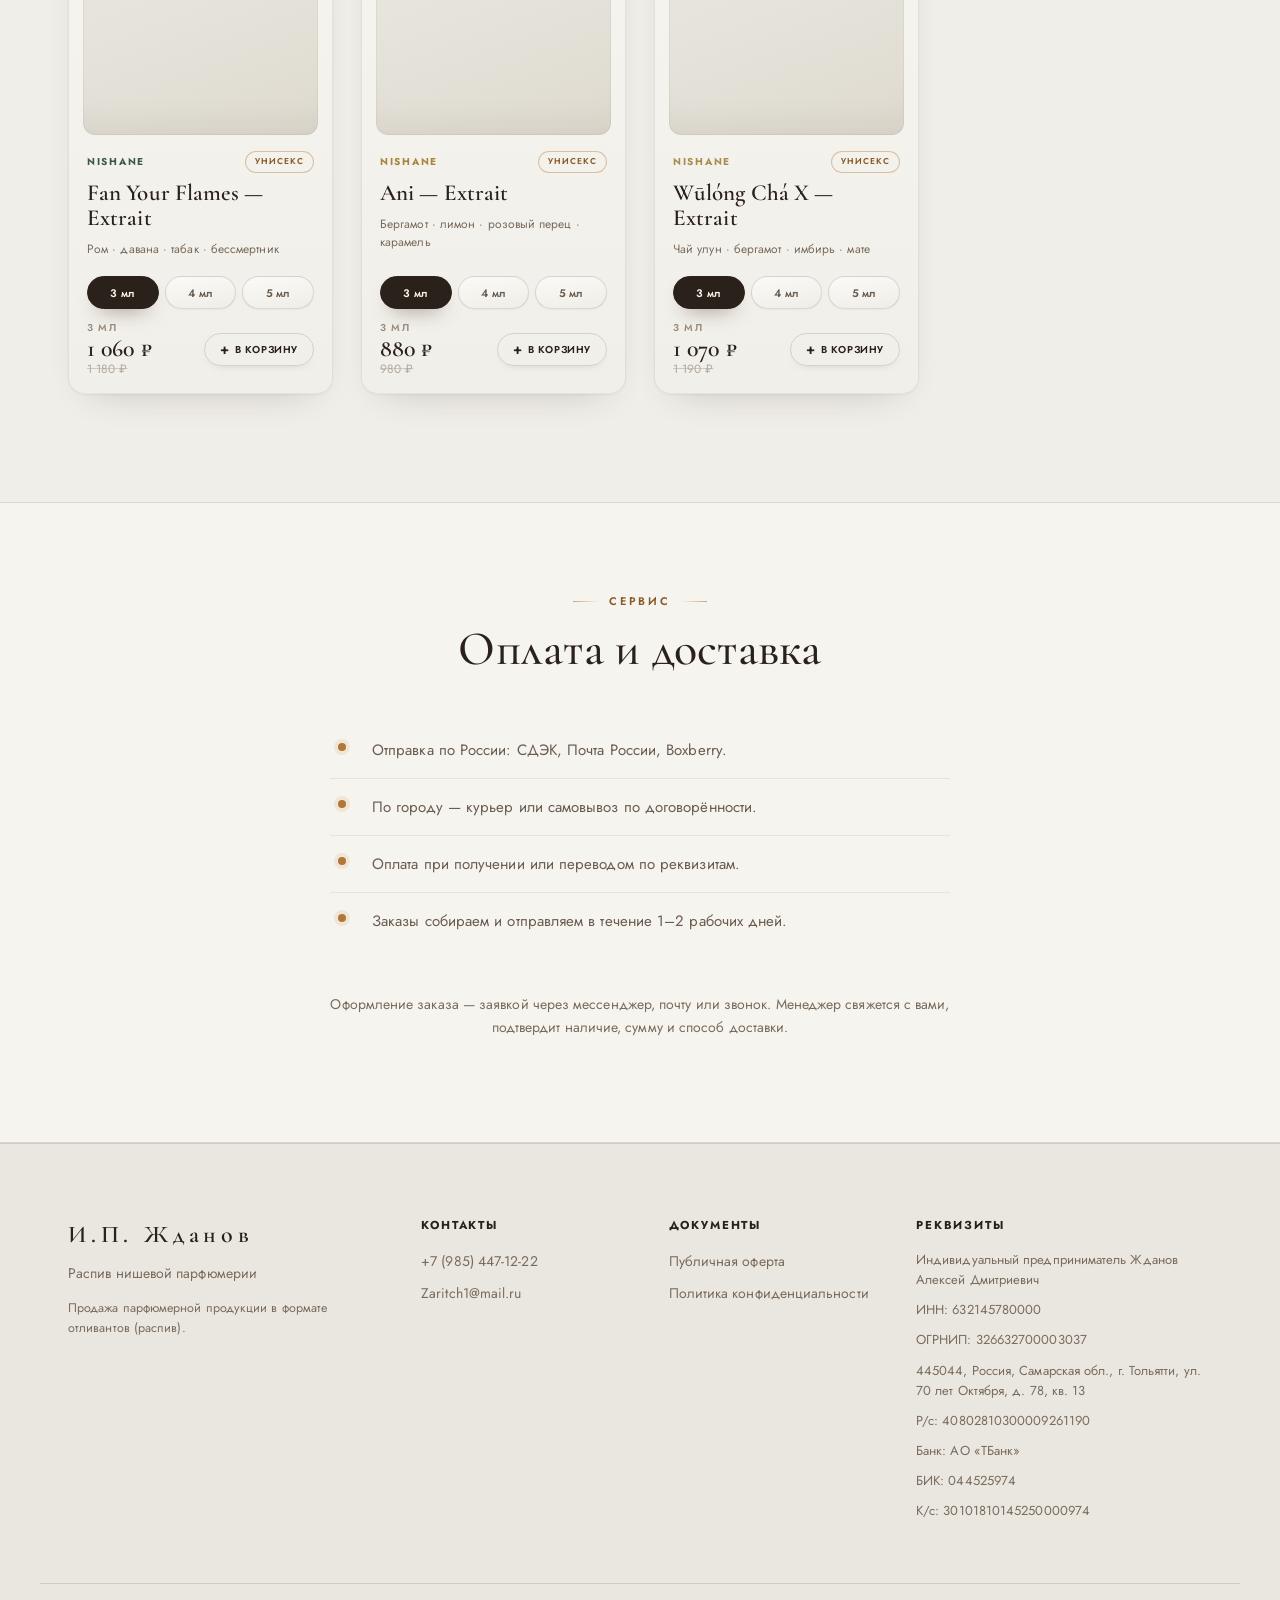
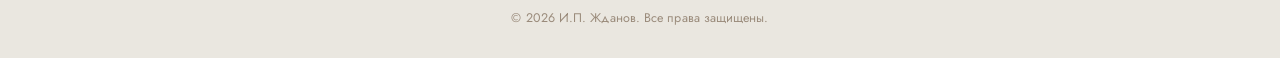
==== commit e737246b: "Домен изменён на nota-aromata.ru (og-теги, canonical, robots, sitemap, HOSTING) Co-Authored-By: Clau" ====
--- a/index.html
+++ b/index.html
@@ -9,21 +9,21 @@
   <link rel="icon" href="data:image/svg+xml,%3Csvg xmlns='http://www.w3.org/2000/svg' viewBox='0 0 64 64'%3E%3Crect width='64' height='64' rx='14' fill='%23f6f3ee'/%3E%3Cpath d='M32 12 C44 30 46 38 32 50 C18 38 20 30 32 12 Z' fill='%23b9975b'/%3E%3C/svg%3E" />
   <meta name="description" content="Распив оригинальной нишевой и люксовой парфюмерии: отливанты 3, 4 и 5 мл. Clive Christian, Amouage, Byredo, Louis Vuitton, Nishane, Penhaligon's." />
 
-  <!-- Домен сайта: raspivshop.ru -->
-  <link rel="canonical" href="https://raspivshop.ru/" />
+  <!-- Домен сайта: nota-aromata.ru -->
+  <link rel="canonical" href="https://nota-aromata.ru/" />
   <meta property="og:type" content="website" />
   <meta property="og:locale" content="ru_RU" />
   <meta property="og:site_name" content="И.П. Жданов" />
   <meta property="og:title" content="И.П. Жданов — распив нишевой парфюмерии" />
   <meta property="og:description" content="Пробуйте дорогие нишевые ароматы в форматах 3, 4 и 5 мл — без переплаты за полный флакон. Оригинал, отливаем при заказе." />
-  <meta property="og:url" content="https://raspivshop.ru/" />
-  <meta property="og:image" content="https://raspivshop.ru/assets/img/og-cover.jpg" />
+  <meta property="og:url" content="https://nota-aromata.ru/" />
+  <meta property="og:image" content="https://nota-aromata.ru/assets/img/og-cover.jpg" />
   <meta property="og:image:width" content="1200" />
   <meta property="og:image:height" content="630" />
   <meta name="twitter:card" content="summary_large_image" />
   <meta name="twitter:title" content="И.П. Жданов — распив нишевой парфюмерии" />
   <meta name="twitter:description" content="Пробуйте дорогие нишевые ароматы в форматах 3, 4 и 5 мл — без переплаты за полный флакон." />
-  <meta name="twitter:image" content="https://raspivshop.ru/assets/img/og-cover.jpg" />
+  <meta name="twitter:image" content="https://nota-aromata.ru/assets/img/og-cover.jpg" />
 
   <link rel="preconnect" href="https://fonts.googleapis.com" />
   <link rel="preconnect" href="https://fonts.gstatic.com" crossorigin />
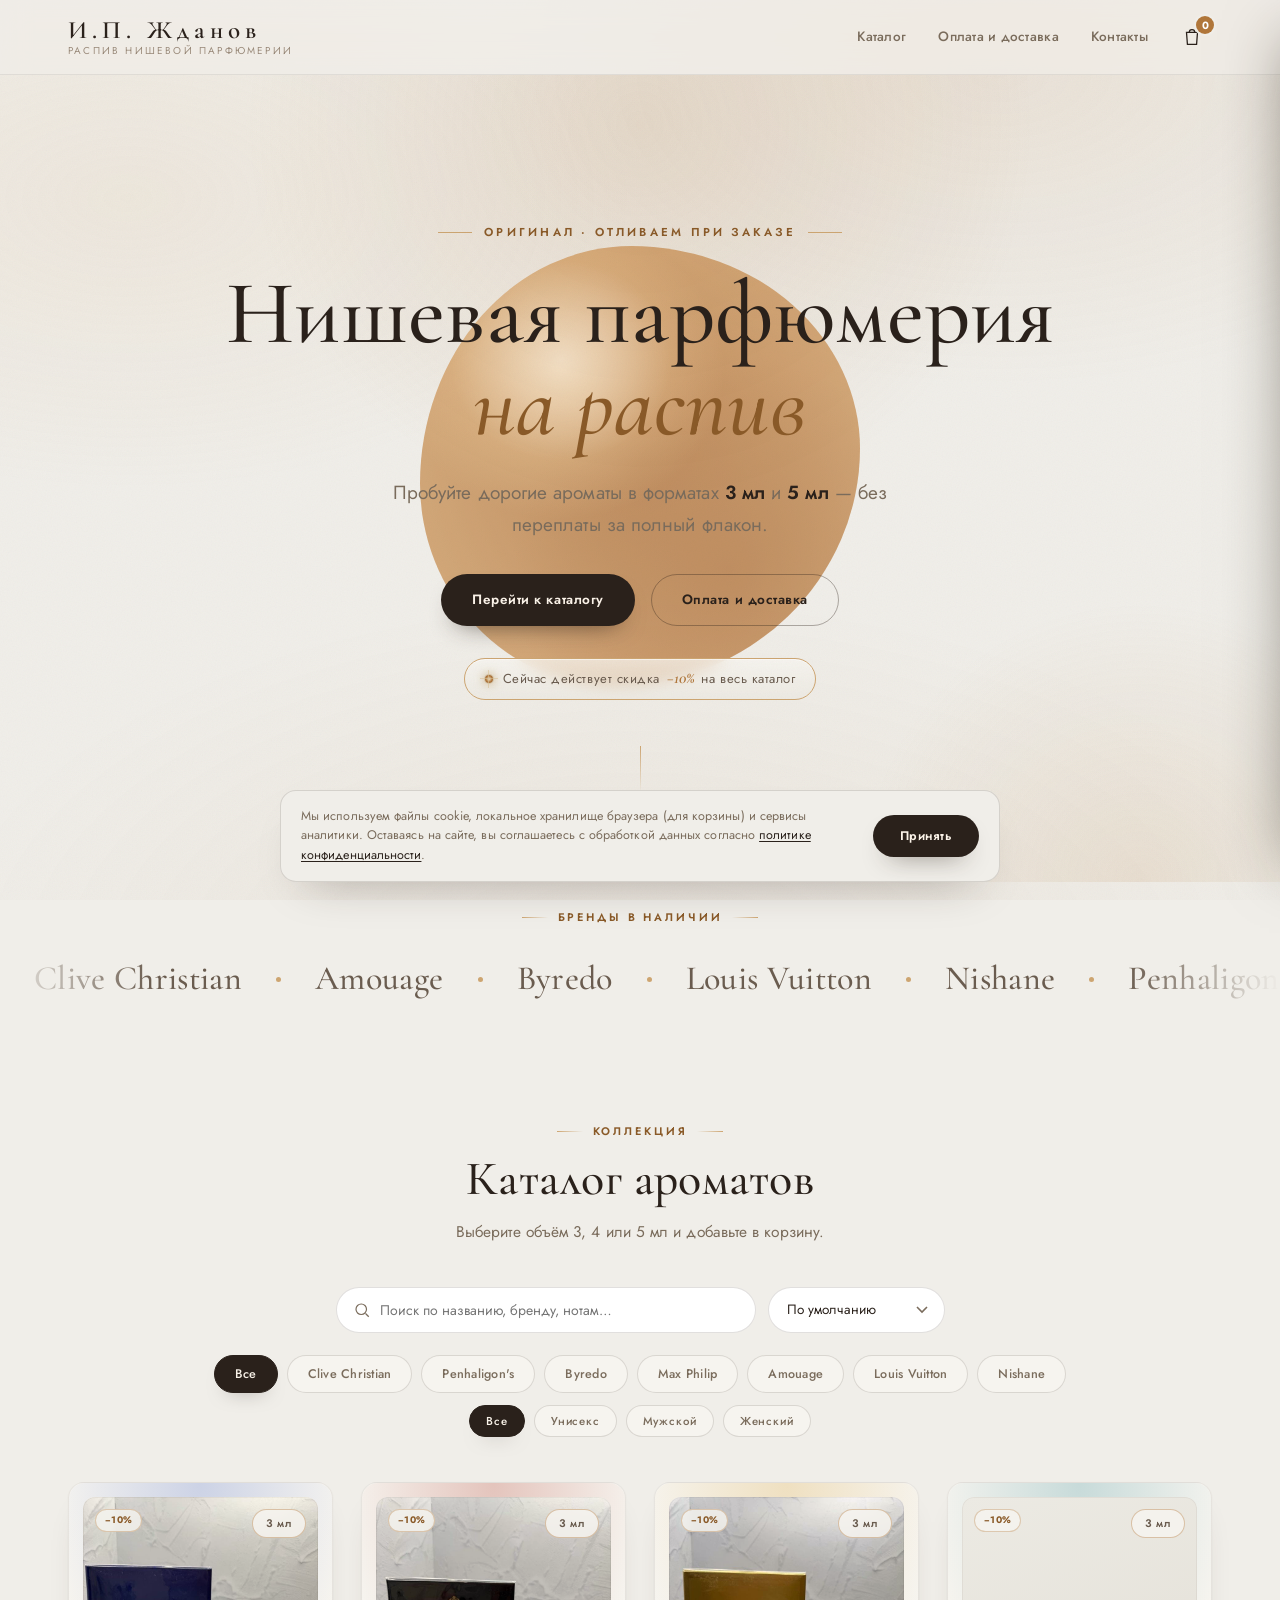
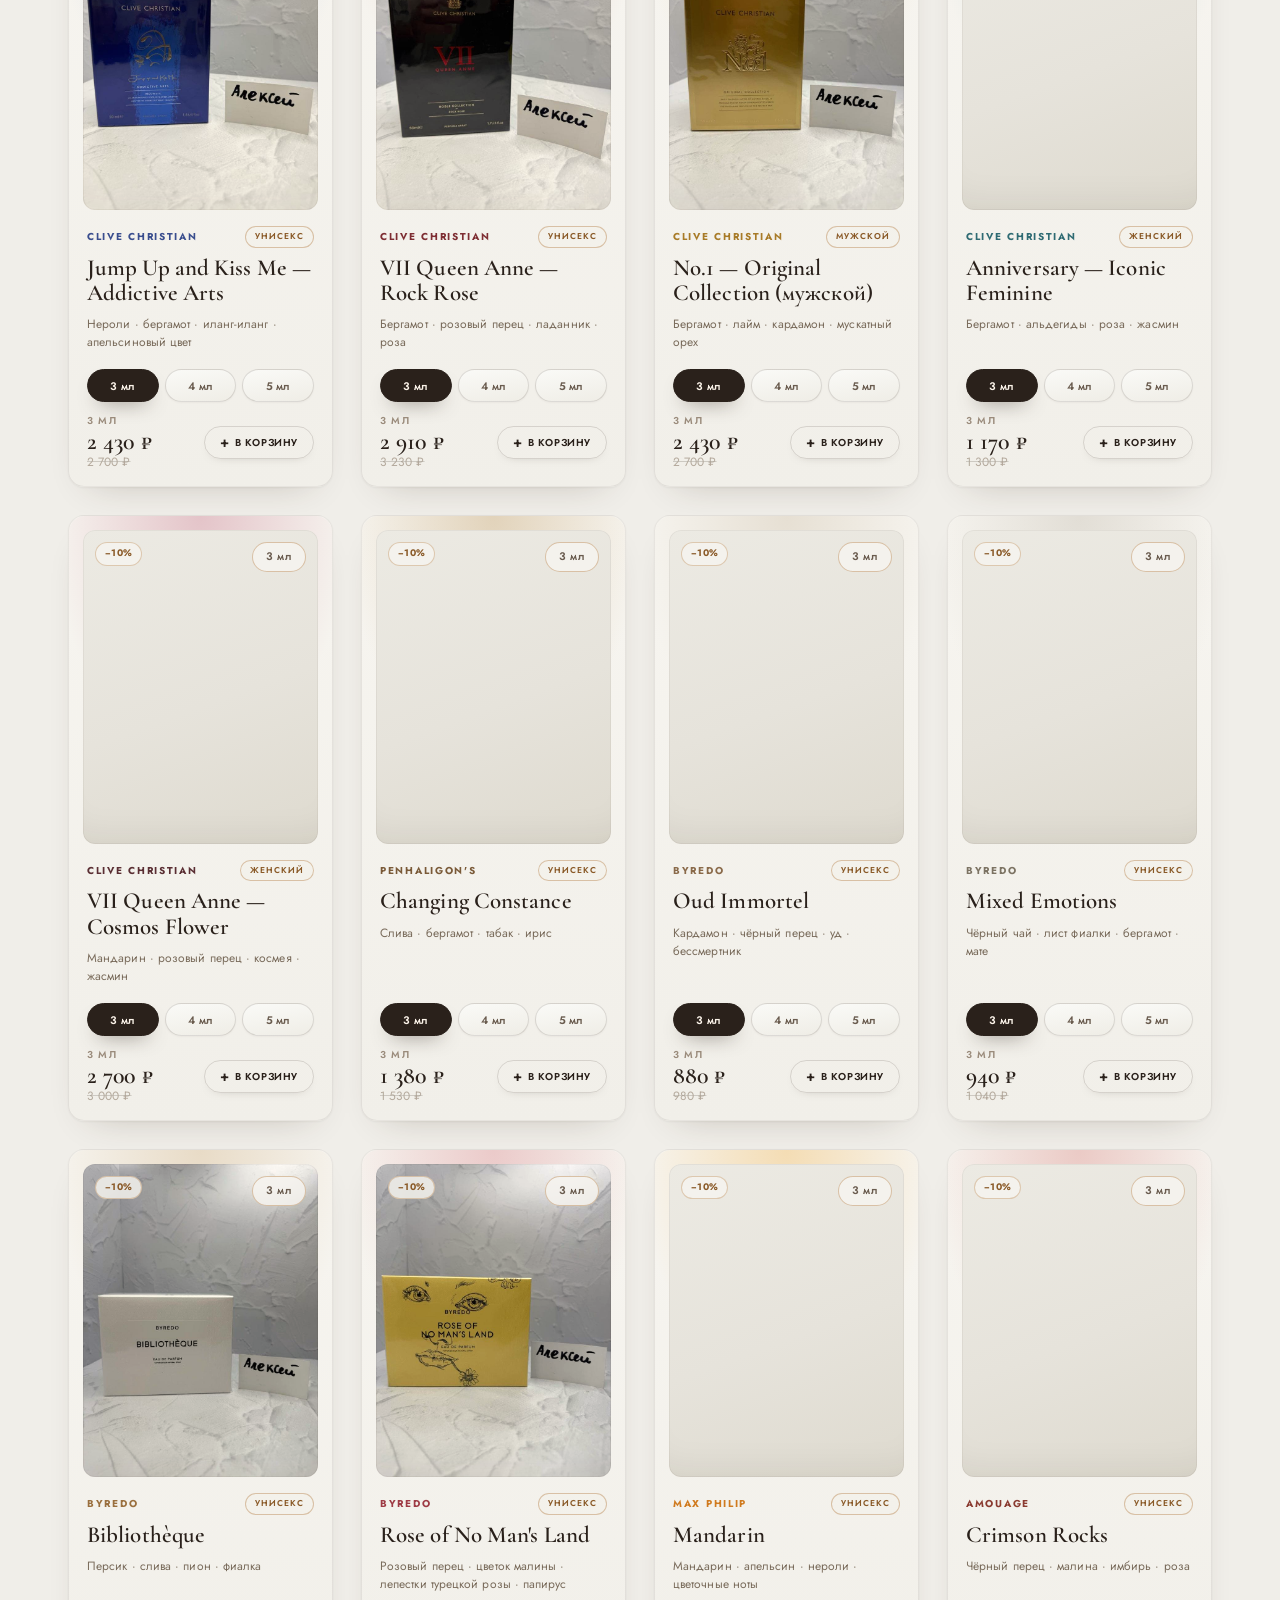
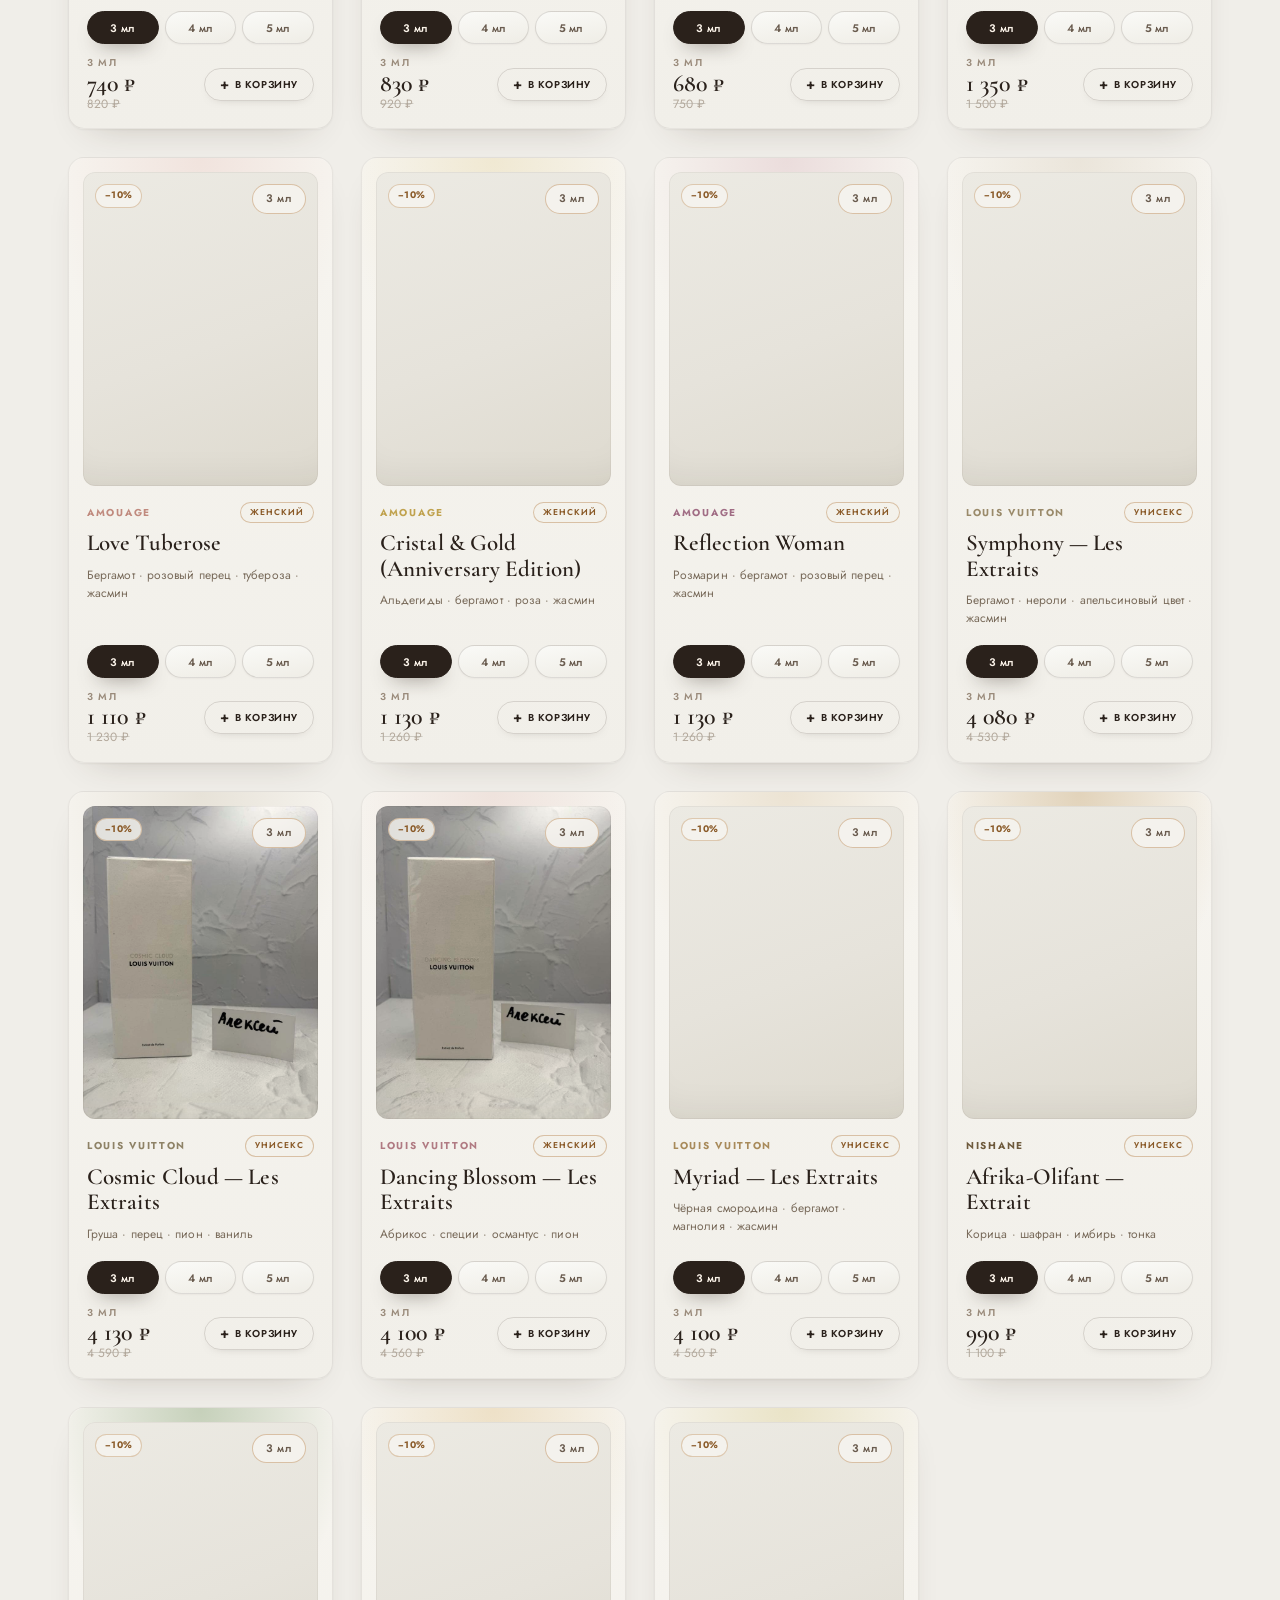
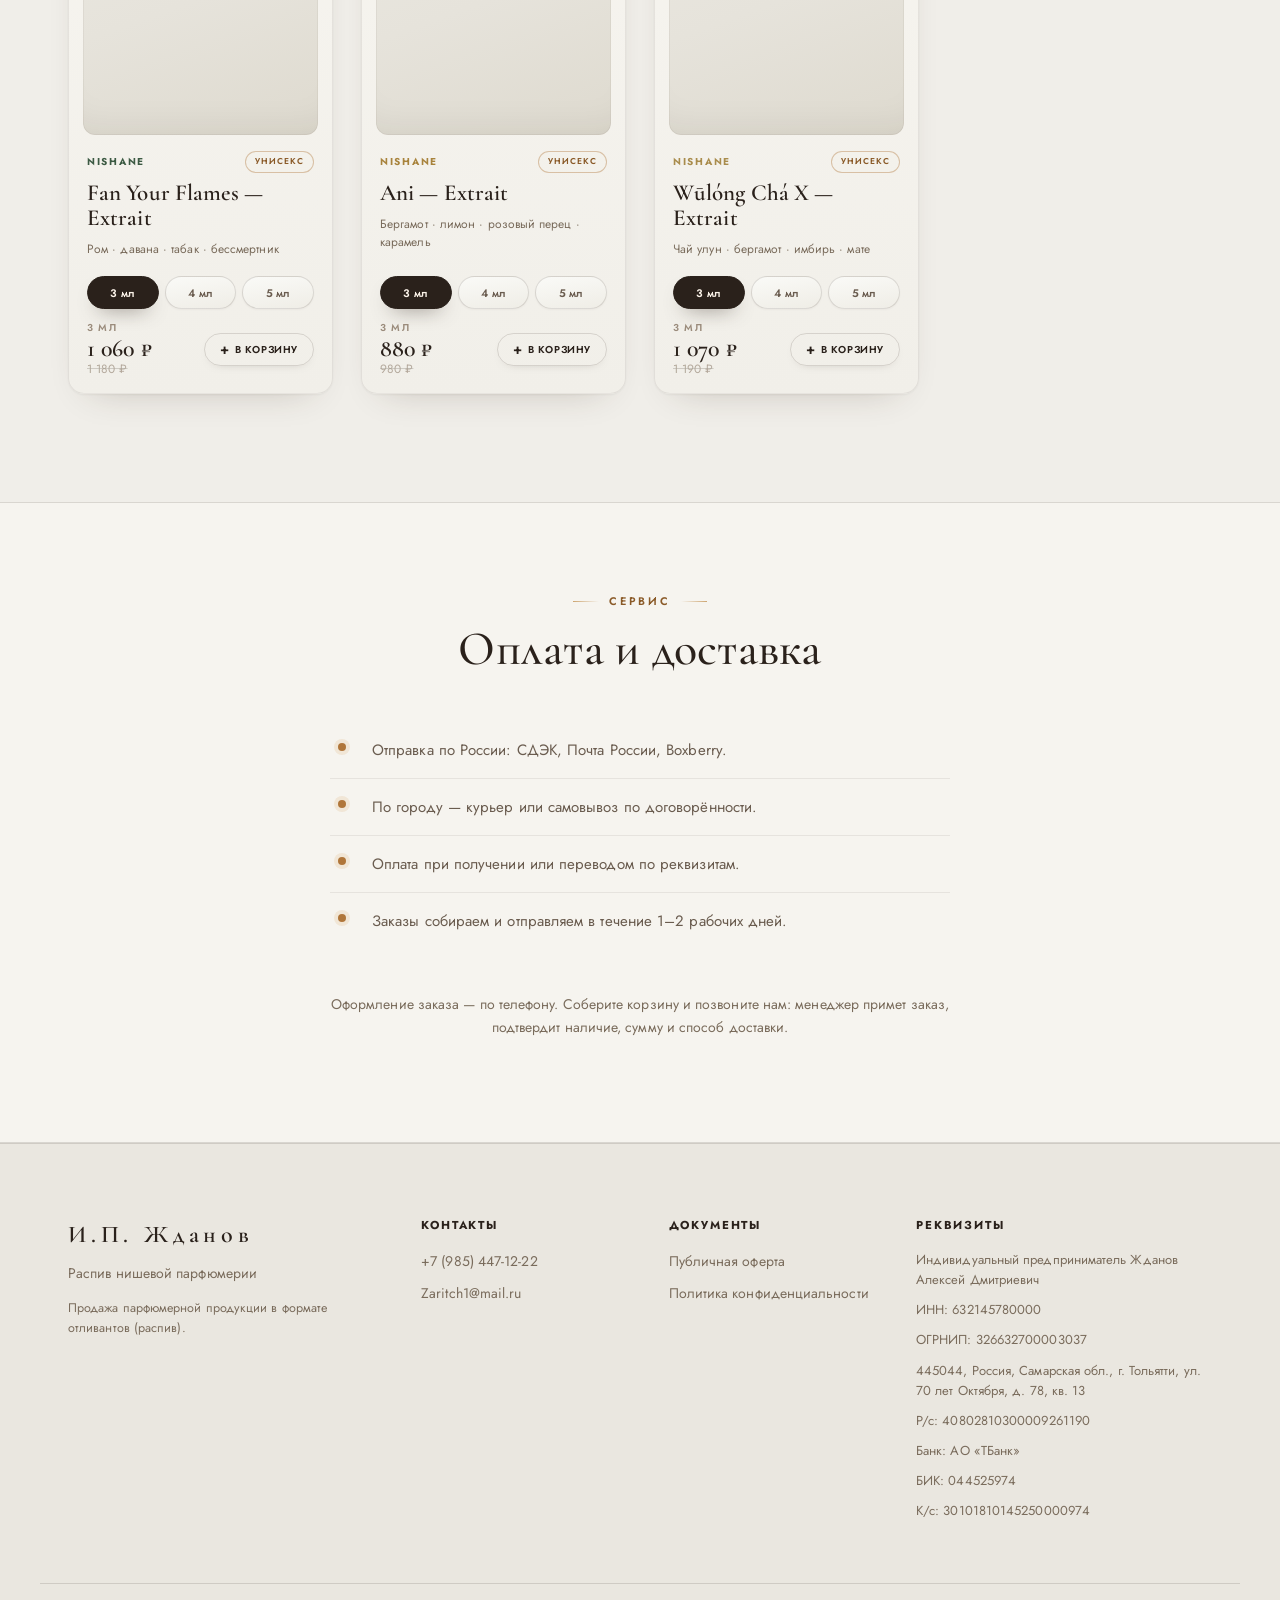
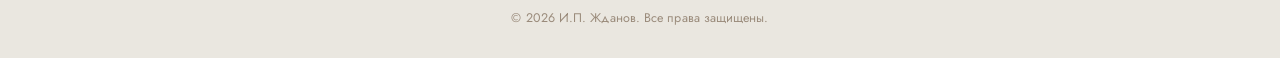
==== commit 45b2bb28: "Оформление заказа без сбора ПДн: вместо формы — плашка «позвоните» + список товаров Убрана форма (им" ====
--- a/index.html
+++ b/index.html
@@ -146,7 +146,7 @@
       <span class="eyebrow">Сервис</span>
       <h2 class="section-title">Оплата и доставка</h2>
       <ul class="delivery-list" id="deliveryList"></ul>
-      <p class="delivery-foot">Оформление заказа — заявкой через мессенджер, почту или звонок. Менеджер свяжется с вами, подтвердит наличие, сумму и способ доставки.</p>
+      <p class="delivery-foot">Оформление заказа — по телефону. Соберите корзину и позвоните нам: менеджер примет заказ, подтвердит наличие, сумму и способ доставки.</p>
     </div>
   </section>
 
@@ -218,38 +218,12 @@
         <button class="icon-btn" id="checkoutClose" aria-label="Закрыть">✕</button>
       </div>
 
-      <form id="checkoutForm" class="checkout-form" novalidate>
-        <label class="field">
-          <span>Имя <i>*</i></span>
-          <input type="text" name="name" required autocomplete="name" />
-        </label>
-        <label class="field">
-          <span>Телефон <i>*</i></span>
-          <input type="tel" name="phone" required autocomplete="tel" placeholder="+7 ___ ___-__-__" />
-        </label>
-        <label class="field">
-          <span>Город / адрес доставки</span>
-          <input type="text" name="address" autocomplete="street-address" />
-        </label>
-        <label class="field">
-          <span>Комментарий к заказу</span>
-          <textarea name="comment" rows="2"></textarea>
-        </label>
-
-        <label class="check">
-          <input type="checkbox" name="agreePdn" required />
-          <span>Согласен(а) на обработку персональных данных согласно <a href="privacy.html" target="_blank" rel="noopener">политике конфиденциальности</a>.</span>
-        </label>
-        <label class="check">
-          <input type="checkbox" name="agreeOffer" required />
-          <span>Ознакомлен(а) и согласен(а) с условиями <a href="offer.html" target="_blank" rel="noopener">публичной оферты</a>.</span>
-        </label>
-
-        <p class="form-error" id="formError" hidden></p>
-
-        <p class="send-label">Отправить заявку:</p>
-        <div class="send-buttons" id="sendButtons"></div>
-      </form>
+      <div class="checkout-call">
+        <p class="checkout-call-lead">Чтобы оформить заказ, позвоните нам — менеджер примет заявку, подтвердит наличие, сумму и способ доставки:</p>
+        <a class="btn btn-primary btn-block call-phone" id="callPhone" href="#">+7 (000) 000-00-00</a>
+        <p class="checkout-call-note">Назовите менеджеру товары из корзины:</p>
+        <div class="checkout-order" id="checkoutOrder"></div>
+      </div>
     </div>
   </div>
 
--- a/assets/css/styles.css
+++ b/assets/css/styles.css
@@ -611,6 +611,15 @@
 .send-call{background:transparent;border:1px solid rgba(26,26,26,.4);color:var(--ink)}
 .send-call:hover{background:var(--btn);color:#fbf3e9;border-color:var(--btn);transform:translateY(-2px)}
 
+/* оформление заказа — звонок (без формы сбора данных) */
+.checkout-call{padding:24px 26px 30px;display:flex;flex-direction:column;gap:16px}
+.checkout-call-lead{margin:0;font-size:14.5px;color:var(--ink-soft);line-height:1.6}
+.call-phone{font-size:18px;padding:16px 24px;letter-spacing:.02em}
+.checkout-call-note{margin:4px 0 0;font-size:12.5px;color:var(--muted)}
+.checkout-order{display:flex;flex-direction:column;gap:6px;background:var(--surface);border:1px solid var(--line);border-radius:12px;padding:14px 16px}
+.co-line{font-size:13px;color:var(--ink-soft);line-height:1.45}
+.co-total{margin-top:6px;padding-top:8px;border-top:1px solid var(--line-soft);font-weight:700;font-size:14px;color:var(--ink)}
+
 /* тост */
 .toast{
   position:fixed;left:50%;bottom:26px;transform:translateX(-50%) translateY(20px);
